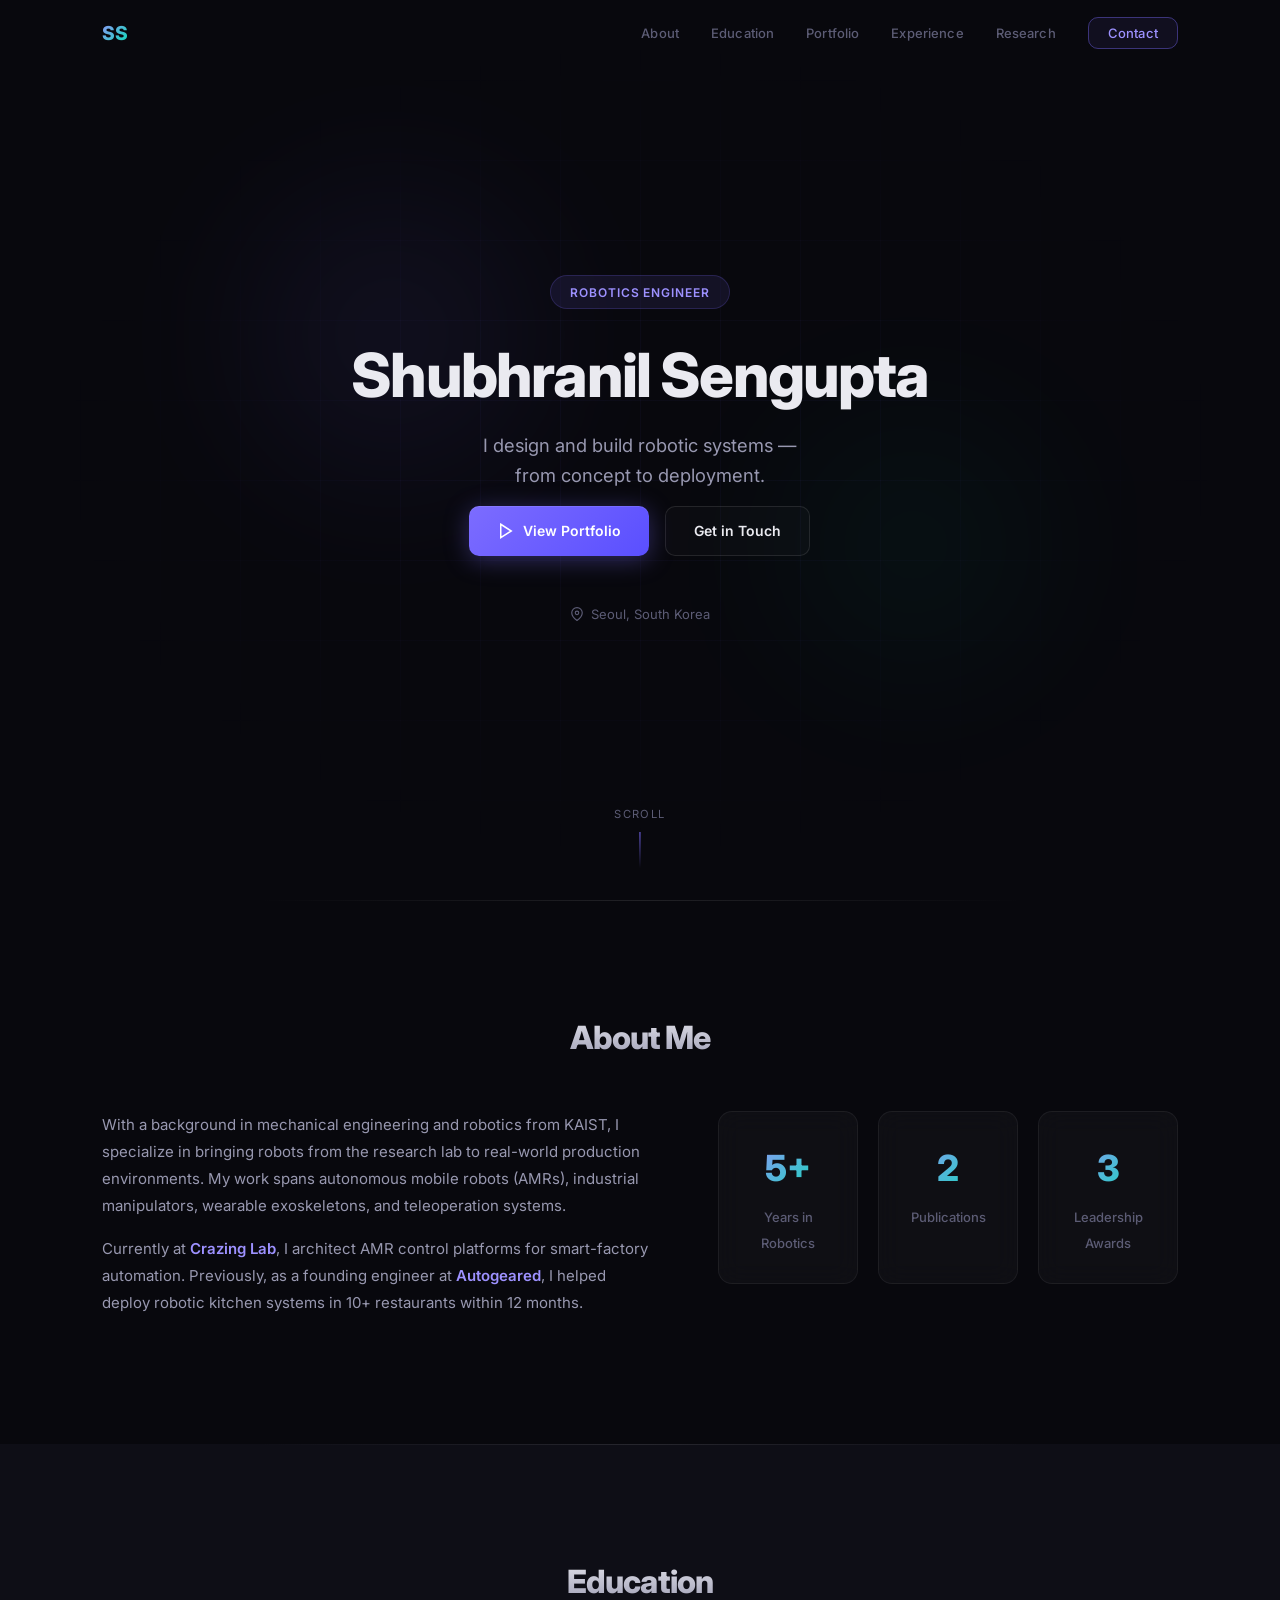
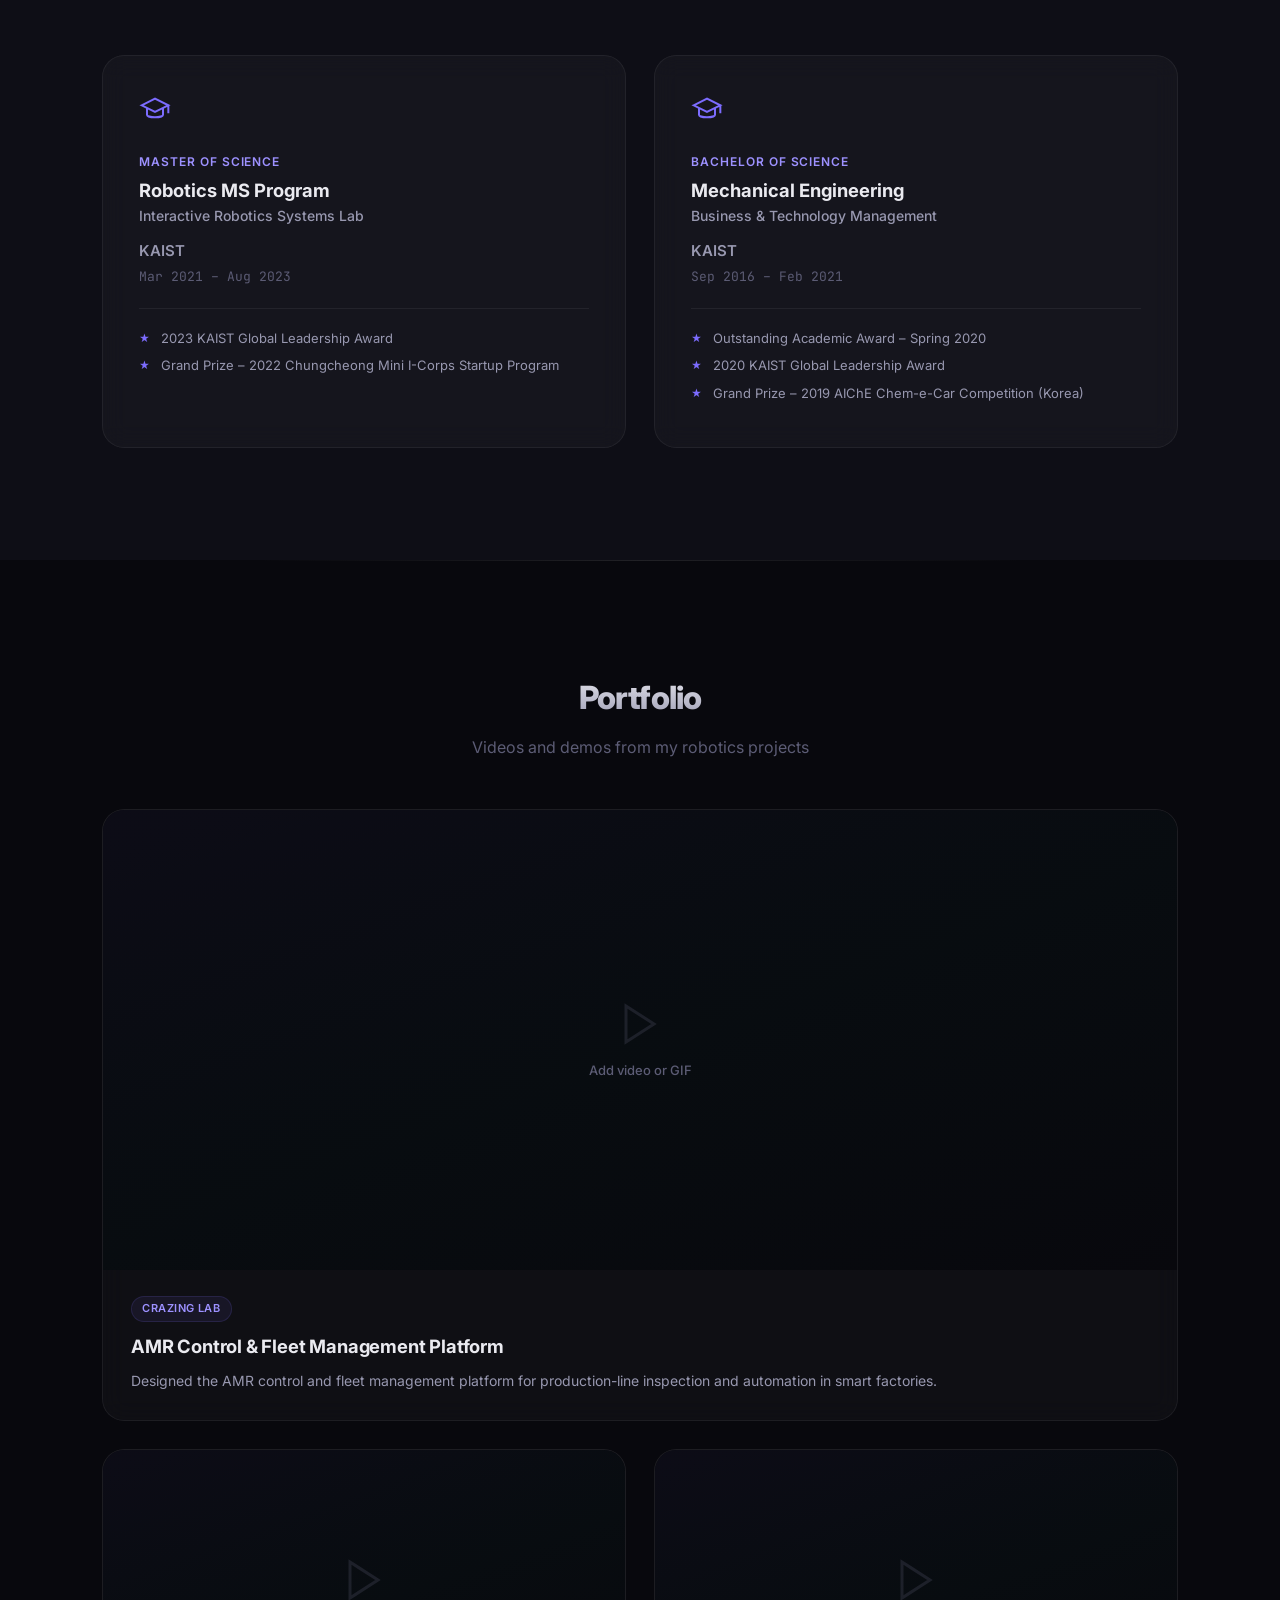
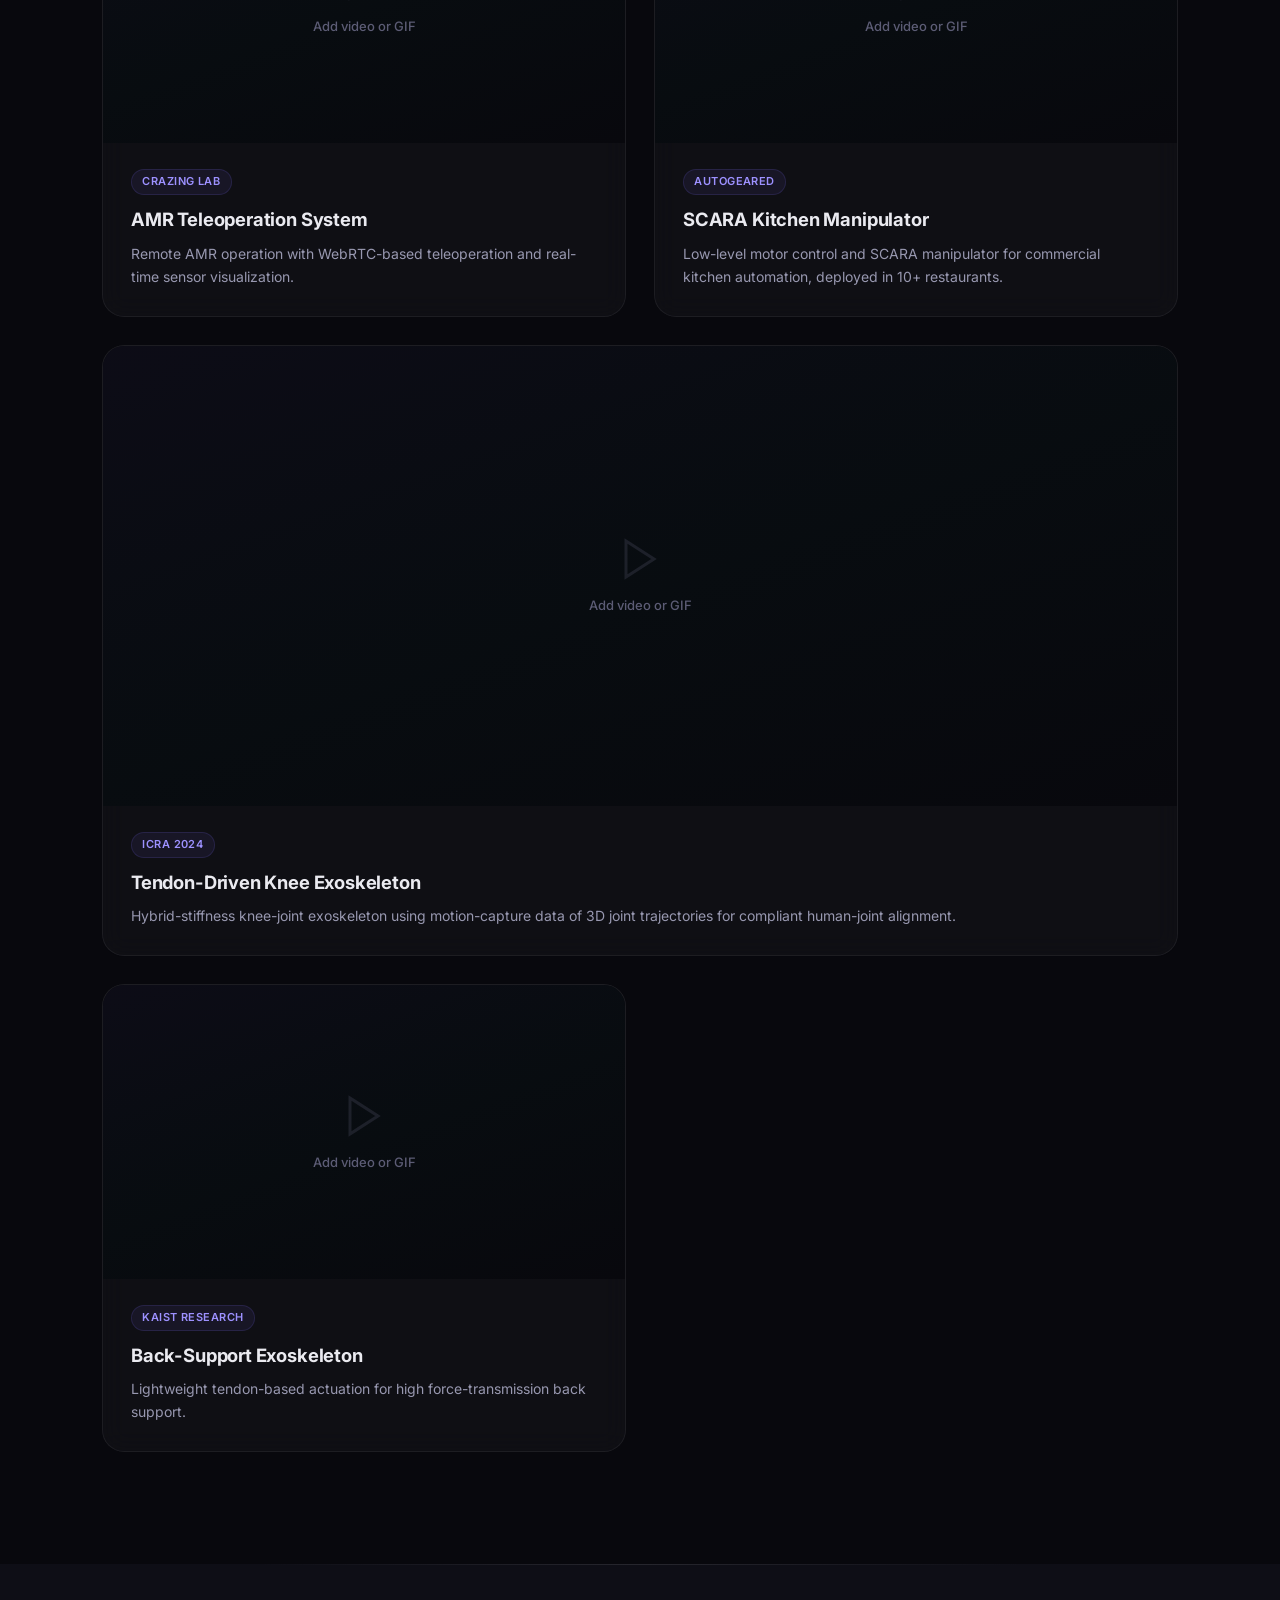
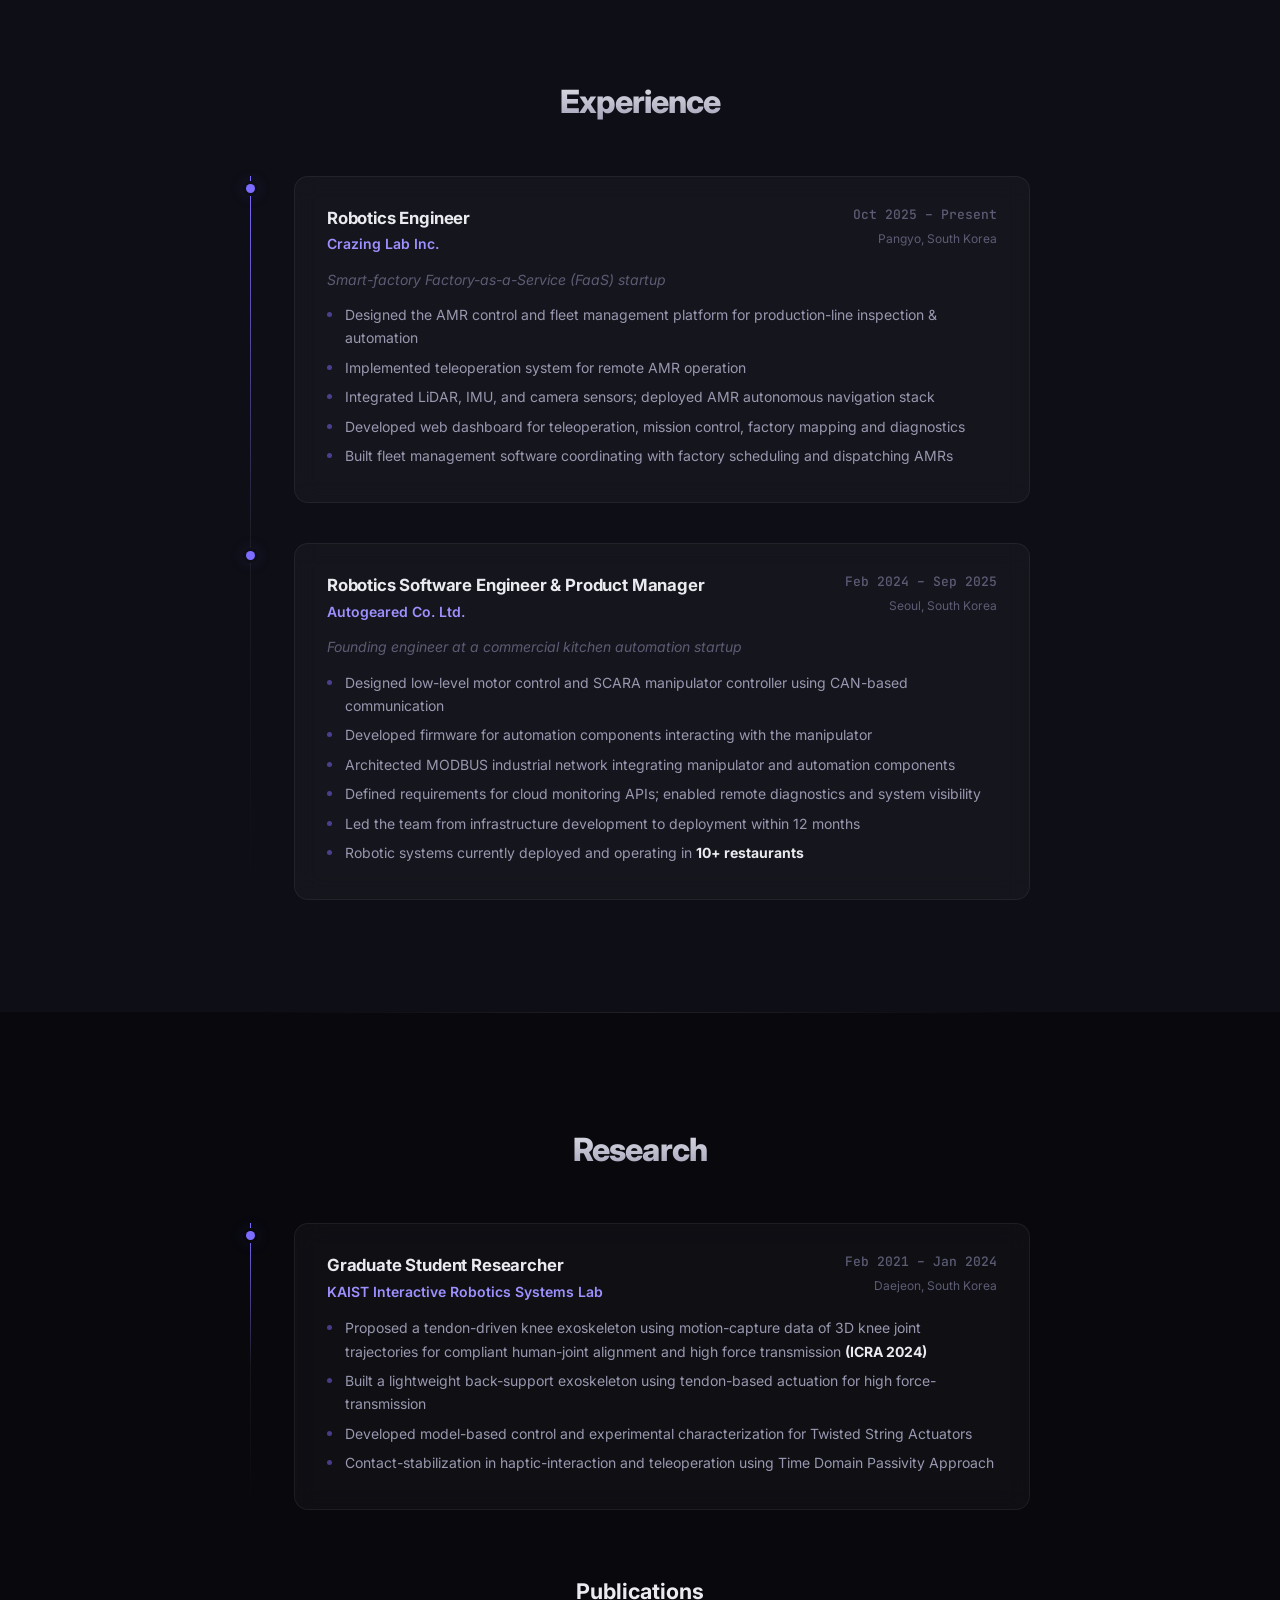
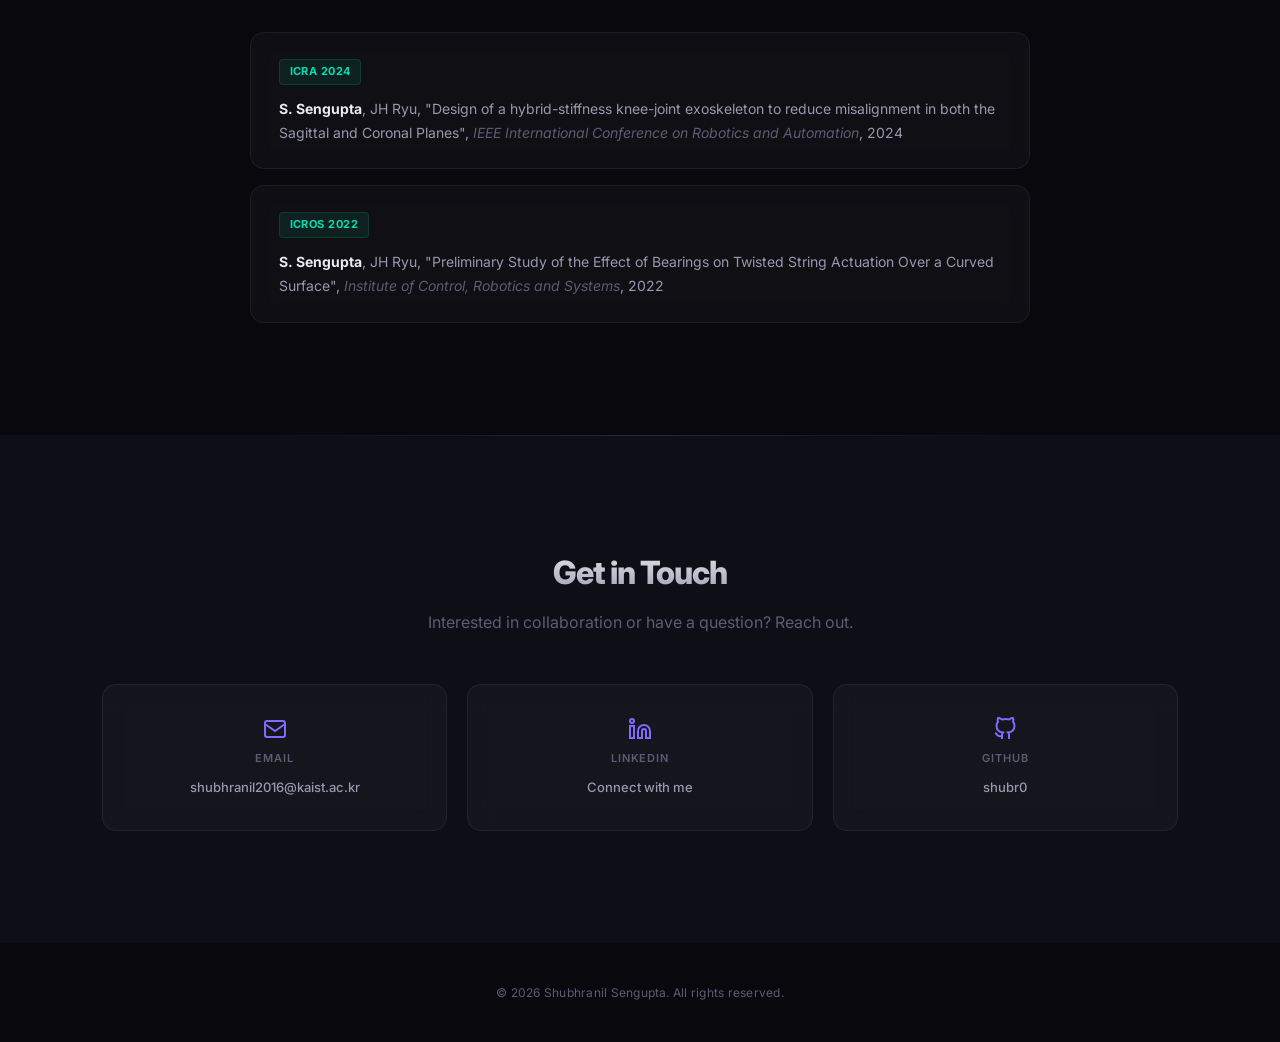
==== index.html @ eb647f92 "Add personal portfolio website with modern dark theme HTML/CSS/JS portfolio site for GitHub Pages wi" ====
<!DOCTYPE html>
<html lang="en">
<head>
    <meta charset="UTF-8">
    <meta name="viewport" content="width=device-width, initial-scale=1.0">
    <title>Shubhranil Sengupta | Robotics Engineer</title>
    <link rel="stylesheet" href="style.css">
    <link rel="preconnect" href="https://fonts.googleapis.com">
    <link rel="preconnect" href="https://fonts.gstatic.com" crossorigin>
    <link href="https://fonts.googleapis.com/css2?family=Inter:wght@300;400;500;600;700;800;900&family=JetBrains+Mono:wght@400;500&display=swap" rel="stylesheet">
</head>
<body>
    <!-- Navigation -->
    <nav class="navbar" id="navbar">
        <div class="nav-container">
            <a href="#hero" class="nav-logo">SS</a>
            <button class="nav-toggle" id="navToggle" aria-label="Toggle navigation">
                <span></span><span></span><span></span>
            </button>
            <ul class="nav-links" id="navLinks">
                <li><a href="#about">About</a></li>
                <li><a href="#education">Education</a></li>
                <li><a href="#showcase">Portfolio</a></li>
                <li><a href="#experience">Experience</a></li>
                <li><a href="#research">Research</a></li>
                <li><a href="#contact" class="nav-cta">Contact</a></li>
            </ul>
        </div>
    </nav>

    <!-- Hero Section -->
    <section class="hero" id="hero">
        <div class="hero-bg-grid"></div>
        <div class="hero-orb hero-orb-1"></div>
        <div class="hero-orb hero-orb-2"></div>
        <div class="hero-content">
            <div class="hero-badge">Robotics Engineer</div>
            <h1 class="hero-name">Shubhranil Sengupta</h1>
            <p class="hero-tagline">I design and build robotic systems —<br>from concept to deployment.</p>
            <div class="hero-cta">
                <a href="#showcase" class="btn btn-primary">
                    <svg width="18" height="18" viewBox="0 0 24 24" fill="none" stroke="currentColor" stroke-width="2"><polygon points="5 3 19 12 5 21 5 3"></polygon></svg>
                    View Portfolio
                </a>
                <a href="#contact" class="btn btn-outline">Get in Touch</a>
            </div>
            <div class="hero-location">
                <svg width="14" height="14" viewBox="0 0 24 24" fill="none" stroke="currentColor" stroke-width="2"><path d="M21 10c0 7-9 13-9 13s-9-6-9-13a9 9 0 0 1 18 0z"></path><circle cx="12" cy="10" r="3"></circle></svg>
                Seoul, South Korea
            </div>
        </div>
        <div class="hero-scroll">
            <span>Scroll</span>
            <div class="scroll-line"></div>
        </div>
    </section>

    <!-- About Section -->
    <section class="section" id="about">
        <div class="container">
            <h2 class="section-title">About Me</h2>
            <div class="about-grid">
                <div class="about-text">
                    <p>With a background in mechanical engineering and robotics from KAIST, I specialize in bringing robots from the research lab to real-world production environments. My work spans autonomous mobile robots (AMRs), industrial manipulators, wearable exoskeletons, and teleoperation systems.</p>
                    <p>Currently at <strong>Crazing Lab</strong>, I architect AMR control platforms for smart-factory automation. Previously, as a founding engineer at <strong>Autogeared</strong>, I helped deploy robotic kitchen systems in 10+ restaurants within 12 months.</p>
                </div>
                <div class="about-stats">
                    <div class="stat-card">
                        <span class="stat-number">5+</span>
                        <span class="stat-label">Years in Robotics</span>
                    </div>
                    <div class="stat-card">
                        <span class="stat-number">2</span>
                        <span class="stat-label">Publications</span>
                    </div>
                    <div class="stat-card">
                        <span class="stat-number">3</span>
                        <span class="stat-label">Leadership Awards</span>
                    </div>
                </div>
            </div>
        </div>
    </section>

    <!-- Education Section -->
    <section class="section section-dark" id="education">
        <div class="container">
            <h2 class="section-title">Education</h2>
            <div class="education-grid">
                <div class="edu-card">
                    <div class="edu-icon">
                        <svg width="32" height="32" viewBox="0 0 24 24" fill="none" stroke="currentColor" stroke-width="1.5"><path d="M22 10v6M2 10l10-5 10 5-10 5z"></path><path d="M6 12v5c0 1.1 2.7 2 6 2s6-.9 6-2v-5"></path></svg>
                    </div>
                    <span class="edu-degree">Master of Science</span>
                    <h3>Robotics MS Program<br><span class="edu-minor">Interactive Robotics Systems Lab</span></h3>
                    <span class="edu-school">KAIST</span>
                    <span class="edu-date">Mar 2021 – Aug 2023</span>
                    <ul class="edu-awards">
                        <li>2023 KAIST Global Leadership Award</li>
                        <li>Grand Prize – 2022 Chungcheong Mini I-Corps Startup Program</li>
                    </ul>
                </div>
                <div class="edu-card">
                    <div class="edu-icon">
                        <svg width="32" height="32" viewBox="0 0 24 24" fill="none" stroke="currentColor" stroke-width="1.5"><path d="M22 10v6M2 10l10-5 10 5-10 5z"></path><path d="M6 12v5c0 1.1 2.7 2 6 2s6-.9 6-2v-5"></path></svg>
                    </div>
                    <span class="edu-degree">Bachelor of Science</span>
                    <h3>Mechanical Engineering<br><span class="edu-minor">Business & Technology Management</span></h3>
                    <span class="edu-school">KAIST</span>
                    <span class="edu-date">Sep 2016 – Feb 2021</span>
                    <ul class="edu-awards">
                        <li>Outstanding Academic Award – Spring 2020</li>
                        <li>2020 KAIST Global Leadership Award</li>
                        <li>Grand Prize – 2019 AIChE Chem-e-Car Competition (Korea)</li>
                    </ul>
                </div>
            </div>
        </div>
    </section>

    <!-- Portfolio Section -->
    <section class="section" id="showcase">
        <div class="container">
            <h2 class="section-title">Portfolio</h2>
            <p class="section-subtitle">Videos and demos from my robotics projects</p>

            <div class="showcase-grid">

                <!-- Showcase Card 1 -->
                <div class="showcase-card showcase-card-large">
                    <div class="showcase-media">
                        <div class="media-placeholder" data-label="AMR Fleet Management">
                            <svg width="48" height="48" viewBox="0 0 24 24" fill="none" stroke="currentColor" stroke-width="1.5"><polygon points="5 3 19 12 5 21 5 3"></polygon></svg>
                            <span>Add video or GIF</span>
                        </div>
                        <!-- Replace the div above with your media:
                        <video autoplay muted loop playsinline>
                            <source src="media/amr-fleet.mp4" type="video/mp4">
                        </video>
                        OR for GIF:
                        <img src="media/amr-fleet.gif" alt="AMR Fleet Management">
                        OR for YouTube embed:
                        <iframe src="https://www.youtube.com/embed/VIDEO_ID" allowfullscreen></iframe>
                        -->
                    </div>
                    <div class="showcase-info">
                        <span class="showcase-tag">Crazing Lab</span>
                        <h3>AMR Control & Fleet Management Platform</h3>
                        <p>Designed the AMR control and fleet management platform for production-line inspection and automation in smart factories.</p>
                    </div>
                </div>

                <!-- Showcase Card 2 -->
                <div class="showcase-card">
                    <div class="showcase-media">
                        <div class="media-placeholder" data-label="Teleoperation System">
                            <svg width="48" height="48" viewBox="0 0 24 24" fill="none" stroke="currentColor" stroke-width="1.5"><polygon points="5 3 19 12 5 21 5 3"></polygon></svg>
                            <span>Add video or GIF</span>
                        </div>
                    </div>
                    <div class="showcase-info">
                        <span class="showcase-tag">Crazing Lab</span>
                        <h3>AMR Teleoperation System</h3>
                        <p>Remote AMR operation with WebRTC-based teleoperation and real-time sensor visualization.</p>
                    </div>
                </div>

                <!-- Showcase Card 3 -->
                <div class="showcase-card">
                    <div class="showcase-media">
                        <div class="media-placeholder" data-label="Kitchen Automation">
                            <svg width="48" height="48" viewBox="0 0 24 24" fill="none" stroke="currentColor" stroke-width="1.5"><polygon points="5 3 19 12 5 21 5 3"></polygon></svg>
                            <span>Add video or GIF</span>
                        </div>
                    </div>
                    <div class="showcase-info">
                        <span class="showcase-tag">Autogeared</span>
                        <h3>SCARA Kitchen Manipulator</h3>
                        <p>Low-level motor control and SCARA manipulator for commercial kitchen automation, deployed in 10+ restaurants.</p>
                    </div>
                </div>

                <!-- Showcase Card 4 -->
                <div class="showcase-card showcase-card-large">
                    <div class="showcase-media">
                        <div class="media-placeholder" data-label="Knee Exoskeleton">
                            <svg width="48" height="48" viewBox="0 0 24 24" fill="none" stroke="currentColor" stroke-width="1.5"><polygon points="5 3 19 12 5 21 5 3"></polygon></svg>
                            <span>Add video or GIF</span>
                        </div>
                    </div>
                    <div class="showcase-info">
                        <span class="showcase-tag">ICRA 2024</span>
                        <h3>Tendon-Driven Knee Exoskeleton</h3>
                        <p>Hybrid-stiffness knee-joint exoskeleton using motion-capture data of 3D joint trajectories for compliant human-joint alignment.</p>
                    </div>
                </div>

                <!-- Showcase Card 5 -->
                <div class="showcase-card">
                    <div class="showcase-media">
                        <div class="media-placeholder" data-label="Back-Support Exoskeleton">
                            <svg width="48" height="48" viewBox="0 0 24 24" fill="none" stroke="currentColor" stroke-width="1.5"><polygon points="5 3 19 12 5 21 5 3"></polygon></svg>
                            <span>Add video or GIF</span>
                        </div>
                    </div>
                    <div class="showcase-info">
                        <span class="showcase-tag">KAIST Research</span>
                        <h3>Back-Support Exoskeleton</h3>
                        <p>Lightweight tendon-based actuation for high force-transmission back support.</p>
                    </div>
                </div>

            </div>
        </div>
    </section>

    <!-- Experience Section -->
    <section class="section section-dark" id="experience">
        <div class="container">
            <h2 class="section-title">Experience</h2>
            <div class="timeline">

                <div class="timeline-item">
                    <div class="timeline-marker"></div>
                    <div class="timeline-content">
                        <div class="timeline-header">
                            <div>
                                <h3>Robotics Engineer</h3>
                                <span class="timeline-company">Crazing Lab Inc.</span>
                            </div>
                            <div class="timeline-meta">
                                <span class="timeline-date">Oct 2025 – Present</span>
                                <span class="timeline-location">Pangyo, South Korea</span>
                            </div>
                        </div>
                        <p class="timeline-description">Smart-factory Factory-as-a-Service (FaaS) startup</p>
                        <ul class="timeline-list">
                            <li>Designed the AMR control and fleet management platform for production-line inspection & automation</li>
                            <li>Implemented teleoperation system for remote AMR operation</li>
                            <li>Integrated LiDAR, IMU, and camera sensors; deployed AMR autonomous navigation stack</li>
                            <li>Developed web dashboard for teleoperation, mission control, factory mapping and diagnostics</li>
                            <li>Built fleet management software coordinating with factory scheduling and dispatching AMRs</li>
                        </ul>
                    </div>
                </div>

                <div class="timeline-item">
                    <div class="timeline-marker"></div>
                    <div class="timeline-content">
                        <div class="timeline-header">
                            <div>
                                <h3>Robotics Software Engineer & Product Manager</h3>
                                <span class="timeline-company">Autogeared Co. Ltd.</span>
                            </div>
                            <div class="timeline-meta">
                                <span class="timeline-date">Feb 2024 – Sep 2025</span>
                                <span class="timeline-location">Seoul, South Korea</span>
                            </div>
                        </div>
                        <p class="timeline-description">Founding engineer at a commercial kitchen automation startup</p>
                        <ul class="timeline-list">
                            <li>Designed low-level motor control and SCARA manipulator controller using CAN-based communication</li>
                            <li>Developed firmware for automation components interacting with the manipulator</li>
                            <li>Architected MODBUS industrial network integrating manipulator and automation components</li>
                            <li>Defined requirements for cloud monitoring APIs; enabled remote diagnostics and system visibility</li>
                            <li>Led the team from infrastructure development to deployment within 12 months</li>
                            <li>Robotic systems currently deployed and operating in <strong>10+ restaurants</strong></li>
                        </ul>
                    </div>
                </div>

            </div>
        </div>
    </section>

    <!-- Research Section -->
    <section class="section" id="research">
        <div class="container">
            <h2 class="section-title">Research</h2>
            <div class="timeline">
                <div class="timeline-item">
                    <div class="timeline-marker"></div>
                    <div class="timeline-content">
                        <div class="timeline-header">
                            <div>
                                <h3>Graduate Student Researcher</h3>
                                <span class="timeline-company">KAIST Interactive Robotics Systems Lab</span>
                            </div>
                            <div class="timeline-meta">
                                <span class="timeline-date">Feb 2021 – Jan 2024</span>
                                <span class="timeline-location">Daejeon, South Korea</span>
                            </div>
                        </div>
                        <ul class="timeline-list">
                            <li>Proposed a tendon-driven knee exoskeleton using motion-capture data of 3D knee joint trajectories for compliant human-joint alignment and high force transmission <strong>(ICRA 2024)</strong></li>
                            <li>Built a lightweight back-support exoskeleton using tendon-based actuation for high force-transmission</li>
                            <li>Developed model-based control and experimental characterization for Twisted String Actuators</li>
                            <li>Contact-stabilization in haptic-interaction and teleoperation using Time Domain Passivity Approach</li>
                        </ul>
                    </div>
                </div>
            </div>

            <!-- Publications -->
            <div class="publications">
                <h3 class="subsection-title">Publications</h3>
                <div class="publication-card">
                    <span class="pub-tag">ICRA 2024</span>
                    <p><strong>S. Sengupta</strong>, JH Ryu, "Design of a hybrid-stiffness knee-joint exoskeleton to reduce misalignment in both the Sagittal and Coronal Planes", <em>IEEE International Conference on Robotics and Automation</em>, 2024</p>
                </div>
                <div class="publication-card">
                    <span class="pub-tag">ICROS 2022</span>
                    <p><strong>S. Sengupta</strong>, JH Ryu, "Preliminary Study of the Effect of Bearings on Twisted String Actuation Over a Curved Surface", <em>Institute of Control, Robotics and Systems</em>, 2022</p>
                </div>
            </div>
        </div>
    </section>

    <!-- Contact Section -->
    <section class="section section-dark" id="contact">
        <div class="container">
            <h2 class="section-title">Get in Touch</h2>
            <p class="section-subtitle">Interested in collaboration or have a question? Reach out.</p>
            <div class="contact-grid">
                <a href="mailto:shubhranil2016@kaist.ac.kr" class="contact-card">
                    <svg width="24" height="24" viewBox="0 0 24 24" fill="none" stroke="currentColor" stroke-width="2"><rect x="2" y="4" width="20" height="16" rx="2"></rect><path d="M22 7l-10 7L2 7"></path></svg>
                    <span class="contact-label">Email</span>
                    <span class="contact-value">shubhranil2016@kaist.ac.kr</span>
                </a>
                <a href="https://www.linkedin.com/in/shubhranil-sengupta/" target="_blank" rel="noopener" class="contact-card">
                    <svg width="24" height="24" viewBox="0 0 24 24" fill="none" stroke="currentColor" stroke-width="2"><path d="M16 8a6 6 0 0 1 6 6v7h-4v-7a2 2 0 0 0-2-2 2 2 0 0 0-2 2v7h-4v-7a6 6 0 0 1 6-6z"></path><rect x="2" y="9" width="4" height="12"></rect><circle cx="4" cy="4" r="2"></circle></svg>
                    <span class="contact-label">LinkedIn</span>
                    <span class="contact-value">Connect with me</span>
                </a>
                <a href="https://github.com/shubr0" target="_blank" rel="noopener" class="contact-card">
                    <svg width="24" height="24" viewBox="0 0 24 24" fill="none" stroke="currentColor" stroke-width="2"><path d="M9 19c-5 1.5-5-2.5-7-3m14 6v-3.87a3.37 3.37 0 0 0-.94-2.61c3.14-.35 6.44-1.54 6.44-7A5.44 5.44 0 0 0 20 4.77 5.07 5.07 0 0 0 19.91 1S18.73.65 16 2.48a13.38 13.38 0 0 0-7 0C6.27.65 5.09 1 5.09 1A5.07 5.07 0 0 0 5 4.77a5.44 5.44 0 0 0-1.5 3.78c0 5.42 3.3 6.61 6.44 7A3.37 3.37 0 0 0 9 18.13V22"></path></svg>
                    <span class="contact-label">GitHub</span>
                    <span class="contact-value">shubr0</span>
                </a>
            </div>
        </div>
    </section>

    <!-- Footer -->
    <footer class="footer">
        <div class="container">
            <p>&copy; 2026 Shubhranil Sengupta. All rights reserved.</p>
        </div>
    </footer>

    <script src="script.js"></script>
</body>
</html>
---- style.css ----
/* ===========================
   CSS Variables & Reset
   =========================== */
:root {
    --bg-primary: #08080d;
    --bg-secondary: #0e0e16;
    --bg-card: rgba(255, 255, 255, 0.03);
    --bg-card-solid: #141420;
    --bg-card-hover: rgba(255, 255, 255, 0.06);
    --text-primary: #eaeaf0;
    --text-secondary: #9898b0;
    --text-muted: #5c5c75;
    --accent: #7c6cff;
    --accent-light: #9d91ff;
    --accent-glow: rgba(124, 108, 255, 0.35);
    --accent-secondary: #00e0b0;
    --accent-warm: #ff6c8a;
    --border: rgba(255, 255, 255, 0.06);
    --border-light: rgba(255, 255, 255, 0.1);
    --glass: rgba(255, 255, 255, 0.02);
    --glass-border: rgba(255, 255, 255, 0.08);
    --font-main: 'Inter', -apple-system, BlinkMacSystemFont, sans-serif;
    --font-mono: 'JetBrains Mono', monospace;
    --radius: 14px;
    --radius-sm: 10px;
    --radius-lg: 22px;
    --transition: 0.35s cubic-bezier(0.4, 0, 0.2, 1);
    --max-width: 1140px;
}

*, *::before, *::after {
    margin: 0;
    padding: 0;
    box-sizing: border-box;
}

html {
    scroll-behavior: smooth;
    scroll-padding-top: 80px;
}

body {
    font-family: var(--font-main);
    background: var(--bg-primary);
    color: var(--text-primary);
    line-height: 1.6;
    -webkit-font-smoothing: antialiased;
    overflow-x: hidden;
}

a {
    color: inherit;
    text-decoration: none;
}

ul {
    list-style: none;
}

img, video, iframe {
    max-width: 100%;
    display: block;
}

/* ===========================
   Navigation
   =========================== */
.navbar {
    position: fixed;
    top: 0;
    left: 0;
    right: 0;
    z-index: 1000;
    padding: 1.1rem 0;
    transition: var(--transition);
    background: transparent;
}

.navbar.scrolled {
    background: rgba(8, 8, 13, 0.85);
    backdrop-filter: blur(24px) saturate(1.2);
    -webkit-backdrop-filter: blur(24px) saturate(1.2);
    border-bottom: 1px solid var(--glass-border);
    padding: 0.65rem 0;
}

.nav-container {
    max-width: var(--max-width);
    margin: 0 auto;
    padding: 0 2rem;
    display: flex;
    align-items: center;
    justify-content: space-between;
}

.nav-logo {
    font-size: 1.2rem;
    font-weight: 800;
    background: linear-gradient(135deg, var(--accent-light), var(--accent-secondary));
    -webkit-background-clip: text;
    -webkit-text-fill-color: transparent;
    background-clip: text;
    letter-spacing: -0.02em;
}

.nav-links {
    display: flex;
    align-items: center;
    gap: 2rem;
}

.nav-links a {
    font-size: 0.8125rem;
    font-weight: 500;
    color: var(--text-muted);
    transition: var(--transition);
    position: relative;
    letter-spacing: 0.01em;
}

.nav-links a:hover {
    color: var(--text-primary);
}

.nav-links a::after {
    content: '';
    position: absolute;
    bottom: -4px;
    left: 0;
    width: 0;
    height: 2px;
    background: var(--accent);
    border-radius: 1px;
    transition: var(--transition);
}

.nav-links a:hover::after {
    width: 100%;
}

.nav-cta {
    padding: 0.45rem 1.2rem !important;
    border: 1px solid rgba(124, 108, 255, 0.4);
    border-radius: var(--radius-sm);
    color: var(--accent-light) !important;
    background: rgba(124, 108, 255, 0.08);
}

.nav-cta:hover {
    background: var(--accent);
    border-color: var(--accent);
    color: white !important;
}

.nav-cta::after {
    display: none !important;
}

.nav-toggle {
    display: none;
    flex-direction: column;
    gap: 5px;
    background: none;
    border: none;
    cursor: pointer;
    padding: 4px;
}

.nav-toggle span {
    width: 22px;
    height: 2px;
    background: var(--text-primary);
    border-radius: 1px;
    transition: var(--transition);
}

/* ===========================
   Hero Section
   =========================== */
.hero {
    min-height: 100vh;
    display: flex;
    align-items: center;
    justify-content: center;
    position: relative;
    overflow: hidden;
    padding: 2rem;
}

.hero-bg-grid {
    position: absolute;
    inset: 0;
    background-image:
        linear-gradient(rgba(124, 108, 255, 0.04) 1px, transparent 1px),
        linear-gradient(90deg, rgba(124, 108, 255, 0.04) 1px, transparent 1px);
    background-size: 80px 80px;
    mask-image: radial-gradient(ellipse at center, black 20%, transparent 65%);
    -webkit-mask-image: radial-gradient(ellipse at center, black 20%, transparent 65%);
}

/* Floating ambient orbs */
.hero-orb {
    position: absolute;
    border-radius: 50%;
    filter: blur(80px);
    opacity: 0.5;
    animation: orbFloat 12s ease-in-out infinite;
}

.hero-orb-1 {
    width: 400px;
    height: 400px;
    background: radial-gradient(circle, rgba(124, 108, 255, 0.25), transparent 70%);
    top: 15%;
    left: 15%;
    animation-delay: 0s;
}

.hero-orb-2 {
    width: 350px;
    height: 350px;
    background: radial-gradient(circle, rgba(0, 224, 176, 0.15), transparent 70%);
    bottom: 20%;
    right: 15%;
    animation-delay: -6s;
}

@keyframes orbFloat {
    0%, 100% { transform: translate(0, 0) scale(1); }
    33% { transform: translate(30px, -20px) scale(1.05); }
    66% { transform: translate(-20px, 15px) scale(0.95); }
}

.hero-content {
    text-align: center;
    position: relative;
    z-index: 1;
}

.hero-badge {
    display: inline-block;
    font-size: 0.75rem;
    font-weight: 600;
    color: var(--accent-light);
    background: rgba(124, 108, 255, 0.1);
    border: 1px solid rgba(124, 108, 255, 0.2);
    padding: 0.4rem 1.2rem;
    border-radius: 100px;
    letter-spacing: 0.08em;
    text-transform: uppercase;
    margin-bottom: 2rem;
    opacity: 0;
    animation: fadeInUp 0.8s ease forwards;
}

.hero-name {
    font-size: clamp(2.2rem, 5vw, 3.8rem);
    font-weight: 800;
    line-height: 1.15;
    letter-spacing: -0.03em;
    margin-bottom: 1.25rem;
    opacity: 0;
    animation: fadeInUp 0.8s ease 0.15s forwards;
    color: var(--text-primary);
}

.hero-tagline {
    font-size: 1.15rem;
    font-weight: 400;
    color: var(--text-secondary);
    max-width: 500px;
    margin: 0 auto 1rem;
    line-height: 1.6;
    opacity: 0;
    animation: fadeInUp 0.8s ease 0.25s forwards;
}

.hero-subtitle {
    font-size: 0.95rem;
    color: var(--text-muted);
    max-width: 500px;
    margin: 0 auto 2.5rem;
    line-height: 1.75;
    opacity: 0;
    animation: fadeInUp 0.8s ease 0.35s forwards;
}

.hero-cta {
    display: flex;
    gap: 1rem;
    justify-content: center;
    flex-wrap: wrap;
    margin-bottom: 3rem;
    opacity: 0;
    animation: fadeInUp 0.8s ease 0.45s forwards;
}

.hero-location {
    display: flex;
    align-items: center;
    justify-content: center;
    gap: 0.4rem;
    color: var(--text-muted);
    font-size: 0.8125rem;
    opacity: 0;
    animation: fadeInUp 0.8s ease 0.6s forwards;
}

.hero-scroll {
    position: absolute;
    bottom: 2rem;
    left: 50%;
    transform: translateX(-50%);
    display: flex;
    flex-direction: column;
    align-items: center;
    gap: 0.5rem;
    color: var(--text-muted);
    font-size: 0.7rem;
    letter-spacing: 0.12em;
    text-transform: uppercase;
}

.scroll-line {
    width: 1px;
    height: 36px;
    background: linear-gradient(to bottom, var(--accent), transparent);
    animation: scrollPulse 2s ease infinite;
}

/* ===========================
   Buttons
   =========================== */
.btn {
    display: inline-flex;
    align-items: center;
    gap: 0.5rem;
    padding: 0.8rem 1.75rem;
    font-size: 0.875rem;
    font-weight: 600;
    border-radius: var(--radius-sm);
    transition: var(--transition);
    cursor: pointer;
    border: none;
    font-family: var(--font-main);
}

.btn-primary {
    background: linear-gradient(135deg, var(--accent), #5a4fff);
    color: white;
    box-shadow: 0 4px 24px var(--accent-glow), inset 0 1px 0 rgba(255,255,255,0.1);
}

.btn-primary:hover {
    transform: translateY(-2px);
    box-shadow: 0 8px 36px var(--accent-glow), inset 0 1px 0 rgba(255,255,255,0.1);
}

.btn-outline {
    background: var(--glass);
    border: 1px solid var(--border-light);
    color: var(--text-primary);
    backdrop-filter: blur(8px);
}

.btn-outline:hover {
    border-color: var(--accent);
    color: var(--accent-light);
    transform: translateY(-2px);
    background: rgba(124, 108, 255, 0.05);
}

/* ===========================
   Sections
   =========================== */
.section {
    padding: 7rem 0;
    position: relative;
}

.section-dark {
    background: var(--bg-secondary);
}

/* Gradient divider between sections */
.section::before {
    content: '';
    position: absolute;
    top: 0;
    left: 50%;
    transform: translateX(-50%);
    width: 60%;
    height: 1px;
    background: linear-gradient(90deg, transparent, var(--border-light), transparent);
}

.section:first-of-type::before {
    display: none;
}

.container {
    max-width: var(--max-width);
    margin: 0 auto;
    padding: 0 2rem;
}

.section-title {
    font-size: 2rem;
    font-weight: 800;
    letter-spacing: -0.03em;
    margin-bottom: 0.75rem;
    text-align: center;
    background: linear-gradient(180deg, var(--text-primary) 0%, var(--text-secondary) 100%);
    -webkit-background-clip: text;
    -webkit-text-fill-color: transparent;
    background-clip: text;
}

.section-subtitle {
    text-align: center;
    color: var(--text-muted);
    font-size: 1rem;
    margin-bottom: 3rem;
}

/* ===========================
   About Section
   =========================== */
.about-grid {
    display: grid;
    grid-template-columns: 1.2fr 1fr;
    gap: 4rem;
    align-items: start;
    margin-top: 3rem;
}

.about-lead {
    font-size: 1.25rem;
    font-weight: 600;
    line-height: 1.55;
    margin-bottom: 1.5rem;
    color: var(--text-primary);
}

.about-text p {
    color: var(--text-secondary);
    margin-bottom: 1rem;
    line-height: 1.8;
    font-size: 0.9375rem;
}

.about-text strong {
    color: var(--accent-light);
    font-weight: 600;
}

.about-stats {
    display: grid;
    grid-template-columns: repeat(3, 1fr);
    gap: 1.25rem;
}

.stat-card {
    background: var(--bg-card);
    border: 1px solid var(--border);
    border-radius: var(--radius);
    padding: 1.75rem;
    text-align: center;
    transition: var(--transition);
    backdrop-filter: blur(12px);
    position: relative;
    overflow: hidden;
}

.stat-card::before {
    content: '';
    position: absolute;
    top: 0;
    left: 0;
    right: 0;
    height: 2px;
    background: linear-gradient(90deg, var(--accent), var(--accent-secondary));
    opacity: 0;
    transition: var(--transition);
}

.stat-card:hover {
    border-color: var(--glass-border);
    transform: translateY(-4px);
    box-shadow: 0 12px 40px rgba(124, 108, 255, 0.08);
    background: var(--bg-card-hover);
}

.stat-card:hover::before {
    opacity: 1;
}

.stat-number {
    display: block;
    font-size: 2.25rem;
    font-weight: 800;
    background: linear-gradient(135deg, var(--accent-light), var(--accent-secondary));
    -webkit-background-clip: text;
    -webkit-text-fill-color: transparent;
    background-clip: text;
    margin-bottom: 0.4rem;
}

.stat-label {
    font-size: 0.8125rem;
    color: var(--text-muted);
    font-weight: 500;
}

/* ===========================
   Showcase / Work Section
   =========================== */
.showcase-grid {
    display: grid;
    grid-template-columns: repeat(2, 1fr);
    gap: 1.75rem;
    margin-top: 1rem;
}

.showcase-card {
    background: var(--bg-card);
    border: 1px solid var(--border);
    border-radius: var(--radius-lg);
    overflow: hidden;
    transition: var(--transition);
    backdrop-filter: blur(12px);
}

.showcase-card:hover {
    border-color: rgba(124, 108, 255, 0.3);
    transform: translateY(-6px);
    box-shadow: 0 20px 60px rgba(124, 108, 255, 0.1), 0 0 0 1px rgba(124, 108, 255, 0.1);
}

.showcase-card-large {
    grid-column: span 2;
}

.showcase-media {
    position: relative;
    aspect-ratio: 16 / 9;
    background: var(--bg-primary);
    overflow: hidden;
}

.showcase-card-large .showcase-media {
    aspect-ratio: 21 / 9;
}

.showcase-media video,
.showcase-media img {
    width: 100%;
    height: 100%;
    object-fit: cover;
    transition: transform 0.5s ease;
}

.showcase-card:hover .showcase-media video,
.showcase-card:hover .showcase-media img {
    transform: scale(1.03);
}

.showcase-media iframe {
    width: 100%;
    height: 100%;
    border: none;
}

.media-placeholder {
    width: 100%;
    height: 100%;
    display: flex;
    flex-direction: column;
    align-items: center;
    justify-content: center;
    gap: 0.75rem;
    color: var(--text-muted);
    background: linear-gradient(160deg, rgba(124, 108, 255, 0.04), rgba(0, 224, 176, 0.02), var(--bg-primary));
}

.media-placeholder svg {
    opacity: 0.25;
    transition: var(--transition);
}

.showcase-card:hover .media-placeholder svg {
    opacity: 0.5;
    color: var(--accent-light);
}

.media-placeholder span {
    font-size: 0.8125rem;
    font-weight: 500;
}

.showcase-info {
    padding: 1.5rem 1.75rem 1.75rem;
}

.showcase-tag {
    display: inline-block;
    font-size: 0.6875rem;
    font-weight: 600;
    color: var(--accent-light);
    background: rgba(124, 108, 255, 0.08);
    border: 1px solid rgba(124, 108, 255, 0.15);
    padding: 0.2rem 0.65rem;
    border-radius: 100px;
    letter-spacing: 0.04em;
    text-transform: uppercase;
    margin-bottom: 0.75rem;
}

.showcase-info h3 {
    font-size: 1.15rem;
    font-weight: 700;
    margin-bottom: 0.6rem;
    line-height: 1.35;
    letter-spacing: -0.01em;
}

.showcase-info p {
    color: var(--text-secondary);
    font-size: 0.875rem;
    line-height: 1.65;
}

/* ===========================
   Timeline / Experience
   =========================== */
.timeline {
    max-width: 780px;
    margin: 3rem auto 0;
    position: relative;
}

.timeline::before {
    content: '';
    position: absolute;
    left: 0;
    top: 0;
    bottom: 0;
    width: 1px;
    background: linear-gradient(to bottom, var(--accent), var(--border), transparent);
}

.timeline-item {
    position: relative;
    padding-left: 2.75rem;
    padding-bottom: 2.5rem;
}

.timeline-item:last-child {
    padding-bottom: 0;
}

.timeline-marker {
    position: absolute;
    left: -4px;
    top: 8px;
    width: 9px;
    height: 9px;
    border-radius: 50%;
    background: var(--accent);
    box-shadow: 0 0 0 3px var(--bg-primary), 0 0 16px var(--accent-glow);
}

.section-dark .timeline-marker {
    box-shadow: 0 0 0 3px var(--bg-secondary), 0 0 16px var(--accent-glow);
}

.timeline-content {
    background: var(--bg-card);
    border: 1px solid var(--border);
    border-radius: var(--radius);
    padding: 1.75rem 2rem;
    transition: var(--transition);
    backdrop-filter: blur(12px);
}

.timeline-content:hover {
    border-color: var(--glass-border);
    background: var(--bg-card-hover);
}

.timeline-header {
    display: flex;
    justify-content: space-between;
    align-items: flex-start;
    gap: 1rem;
    margin-bottom: 0.75rem;
    flex-wrap: wrap;
}

.timeline-header h3 {
    font-size: 1.05rem;
    font-weight: 700;
    letter-spacing: -0.01em;
}

.timeline-company {
    color: var(--accent-light);
    font-weight: 600;
    font-size: 0.875rem;
}

.timeline-meta {
    text-align: right;
    flex-shrink: 0;
}

.timeline-date {
    display: block;
    font-size: 0.8125rem;
    font-weight: 500;
    color: var(--text-muted);
    font-family: var(--font-mono);
}

.timeline-location {
    display: block;
    font-size: 0.75rem;
    color: var(--text-muted);
    margin-top: 0.2rem;
}

.timeline-description {
    color: var(--text-muted);
    font-size: 0.875rem;
    font-style: italic;
    margin-bottom: 0.75rem;
}

.timeline-list {
    list-style: none;
}

.timeline-list li {
    position: relative;
    padding-left: 1.15rem;
    margin-bottom: 0.4rem;
    color: var(--text-secondary);
    font-size: 0.875rem;
    line-height: 1.65;
}

.timeline-list li::before {
    content: '';
    position: absolute;
    left: 0;
    top: 9px;
    width: 5px;
    height: 5px;
    border-radius: 50%;
    background: var(--accent);
    opacity: 0.5;
}

.timeline-list li strong {
    color: var(--text-primary);
}

/* ===========================
   Publications
   =========================== */
.publications {
    margin-top: 4rem;
}

.subsection-title {
    font-size: 1.35rem;
    font-weight: 700;
    margin-bottom: 1.5rem;
    text-align: center;
    color: var(--text-primary);
}

.publication-card {
    background: var(--bg-card);
    border: 1px solid var(--border);
    border-radius: var(--radius);
    padding: 1.5rem 1.75rem;
    margin-bottom: 1rem;
    max-width: 780px;
    margin-left: auto;
    margin-right: auto;
    backdrop-filter: blur(12px);
    transition: var(--transition);
}

.publication-card:hover {
    border-color: var(--glass-border);
}

.publication-card:last-child {
    margin-bottom: 0;
}

.pub-tag {
    display: inline-block;
    font-size: 0.6875rem;
    font-weight: 700;
    color: var(--accent-secondary);
    background: rgba(0, 224, 176, 0.08);
    border: 1px solid rgba(0, 224, 176, 0.15);
    padding: 0.2rem 0.6rem;
    border-radius: 4px;
    margin-bottom: 0.75rem;
    letter-spacing: 0.04em;
}

.publication-card p {
    color: var(--text-secondary);
    font-size: 0.875rem;
    line-height: 1.7;
}

.publication-card strong {
    color: var(--text-primary);
}

.publication-card em {
    color: var(--text-muted);
}

/* ===========================
   Education
   =========================== */
.education-grid {
    display: grid;
    grid-template-columns: repeat(2, 1fr);
    gap: 1.75rem;
    margin-top: 3rem;
}

.edu-card {
    background: var(--bg-card);
    border: 1px solid var(--border);
    border-radius: var(--radius-lg);
    padding: 2.25rem;
    transition: var(--transition);
    backdrop-filter: blur(12px);
    position: relative;
    overflow: hidden;
}

.edu-card::after {
    content: '';
    position: absolute;
    top: -50%;
    right: -50%;
    width: 100%;
    height: 100%;
    background: radial-gradient(circle, rgba(124, 108, 255, 0.06), transparent 70%);
    opacity: 0;
    transition: var(--transition);
}

.edu-card:hover {
    border-color: rgba(124, 108, 255, 0.2);
    transform: translateY(-4px);
}

.edu-card:hover::after {
    opacity: 1;
}

.edu-icon {
    color: var(--accent);
    margin-bottom: 1.25rem;
}

.edu-degree {
    display: block;
    font-size: 0.75rem;
    font-weight: 600;
    color: var(--accent-light);
    text-transform: uppercase;
    letter-spacing: 0.08em;
    margin-bottom: 0.5rem;
}

.edu-card h3 {
    font-size: 1.15rem;
    font-weight: 700;
    margin-bottom: 0.75rem;
    line-height: 1.3;
    position: relative;
    z-index: 1;
}

.edu-minor {
    font-size: 0.875rem;
    font-weight: 500;
    color: var(--text-secondary);
}

.edu-school {
    display: block;
    color: var(--text-secondary);
    font-weight: 600;
    font-size: 0.9375rem;
    margin-bottom: 0.25rem;
}

.edu-date {
    display: block;
    font-size: 0.8125rem;
    color: var(--text-muted);
    font-family: var(--font-mono);
    margin-bottom: 1.25rem;
}

.edu-awards {
    list-style: none;
    border-top: 1px solid var(--border);
    padding-top: 1.25rem;
    position: relative;
    z-index: 1;
}

.edu-awards li {
    position: relative;
    padding-left: 1.4rem;
    margin-bottom: 0.5rem;
    color: var(--text-secondary);
    font-size: 0.8125rem;
    line-height: 1.5;
}

.edu-awards li::before {
    content: '\2605';
    position: absolute;
    left: 0;
    color: var(--accent);
    font-size: 0.65rem;
    top: 2px;
}

/* ===========================
   Skills
   =========================== */
.skills-grid {
    display: grid;
    grid-template-columns: repeat(2, 1fr);
    gap: 1.5rem;
    margin-top: 3rem;
}

.skill-category {
    background: var(--bg-card);
    border: 1px solid var(--border);
    border-radius: var(--radius);
    padding: 1.75rem;
    backdrop-filter: blur(12px);
    transition: var(--transition);
}

.skill-category:hover {
    border-color: var(--glass-border);
}

.skill-category h3 {
    font-size: 0.8125rem;
    font-weight: 700;
    margin-bottom: 1rem;
    color: var(--text-muted);
    text-transform: uppercase;
    letter-spacing: 0.06em;
}

.skill-tags {
    display: flex;
    flex-wrap: wrap;
    gap: 0.4rem;
}

.skill-tag {
    display: inline-block;
    font-size: 0.8125rem;
    font-weight: 500;
    color: var(--text-secondary);
    background: rgba(255, 255, 255, 0.03);
    border: 1px solid var(--border);
    padding: 0.35rem 0.8rem;
    border-radius: 100px;
    transition: var(--transition);
}

.skill-tag:hover {
    border-color: rgba(124, 108, 255, 0.3);
    color: var(--accent-light);
    background: rgba(124, 108, 255, 0.06);
}

/* ===========================
   Contact
   =========================== */
.contact-grid {
    display: grid;
    grid-template-columns: repeat(3, 1fr);
    gap: 1.25rem;
    margin-top: 2rem;
}

.contact-card {
    display: flex;
    flex-direction: column;
    align-items: center;
    text-align: center;
    gap: 0.6rem;
    padding: 2rem 1.25rem;
    background: var(--bg-card);
    border: 1px solid var(--border);
    border-radius: var(--radius);
    transition: var(--transition);
    backdrop-filter: blur(12px);
}

.contact-card:hover {
    border-color: rgba(124, 108, 255, 0.3);
    transform: translateY(-4px);
    box-shadow: 0 12px 40px rgba(124, 108, 255, 0.08);
}

.contact-card svg {
    color: var(--accent);
    transition: var(--transition);
}

.contact-card:hover svg {
    color: var(--accent-light);
    transform: scale(1.1);
}

.contact-label {
    font-size: 0.6875rem;
    font-weight: 600;
    text-transform: uppercase;
    letter-spacing: 0.08em;
    color: var(--text-muted);
}

.contact-value {
    font-size: 0.8125rem;
    color: var(--text-secondary);
    font-weight: 500;
}

/* ===========================
   Footer
   =========================== */
.footer {
    padding: 2.5rem 0;
    text-align: center;
}

.footer p {
    color: var(--text-muted);
    font-size: 0.75rem;
    letter-spacing: 0.02em;
}

/* ===========================
   Animations
   =========================== */
@keyframes fadeInUp {
    from {
        opacity: 0;
        transform: translateY(24px);
    }
    to {
        opacity: 1;
        transform: translateY(0);
    }
}

@keyframes scrollPulse {
    0%, 100% { opacity: 0.2; }
    50% { opacity: 0.8; }
}

/* Scroll animations */
.fade-in {
    opacity: 0;
    transform: translateY(24px);
    transition: opacity 0.7s ease, transform 0.7s ease;
}

.fade-in.visible {
    opacity: 1;
    transform: translateY(0);
}

/* ===========================
   Responsive
   =========================== */
@media (max-width: 968px) {
    .about-grid {
        grid-template-columns: 1fr;
        gap: 2.5rem;
    }

    .showcase-card-large {
        grid-column: span 1;
    }

    .showcase-grid {
        grid-template-columns: 1fr;
    }

    .education-grid {
        grid-template-columns: 1fr;
    }

    .skills-grid {
        grid-template-columns: 1fr;
    }

    .contact-grid {
        grid-template-columns: repeat(2, 1fr);
    }

    .hero-orb-1 {
        width: 250px;
        height: 250px;
    }

    .hero-orb-2 {
        width: 200px;
        height: 200px;
    }
}

@media (max-width: 768px) {
    .nav-toggle {
        display: flex;
    }

    .nav-links {
        position: fixed;
        top: 0;
        right: -100%;
        width: 280px;
        height: 100vh;
        background: rgba(14, 14, 22, 0.98);
        backdrop-filter: blur(24px);
        border-left: 1px solid var(--glass-border);
        flex-direction: column;
        padding: 5rem 2rem 2rem;
        gap: 1.5rem;
        transition: var(--transition);
    }

    .nav-links.active {
        right: 0;
    }

    .section {
        padding: 4.5rem 0;
    }

    .section-title {
        font-size: 1.75rem;
    }

    .timeline-header {
        flex-direction: column;
    }

    .timeline-meta {
        text-align: left;
    }

    .contact-grid {
        grid-template-columns: 1fr;
    }

    .about-stats {
        grid-template-columns: repeat(3, 1fr);
    }
}

@media (max-width: 480px) {
    .container {
        padding: 0 1.25rem;
    }

    .hero-cta {
        flex-direction: column;
        align-items: center;
    }

    .btn {
        width: 100%;
        justify-content: center;
    }

    .hero-name {
        font-size: 2rem;
    }
}
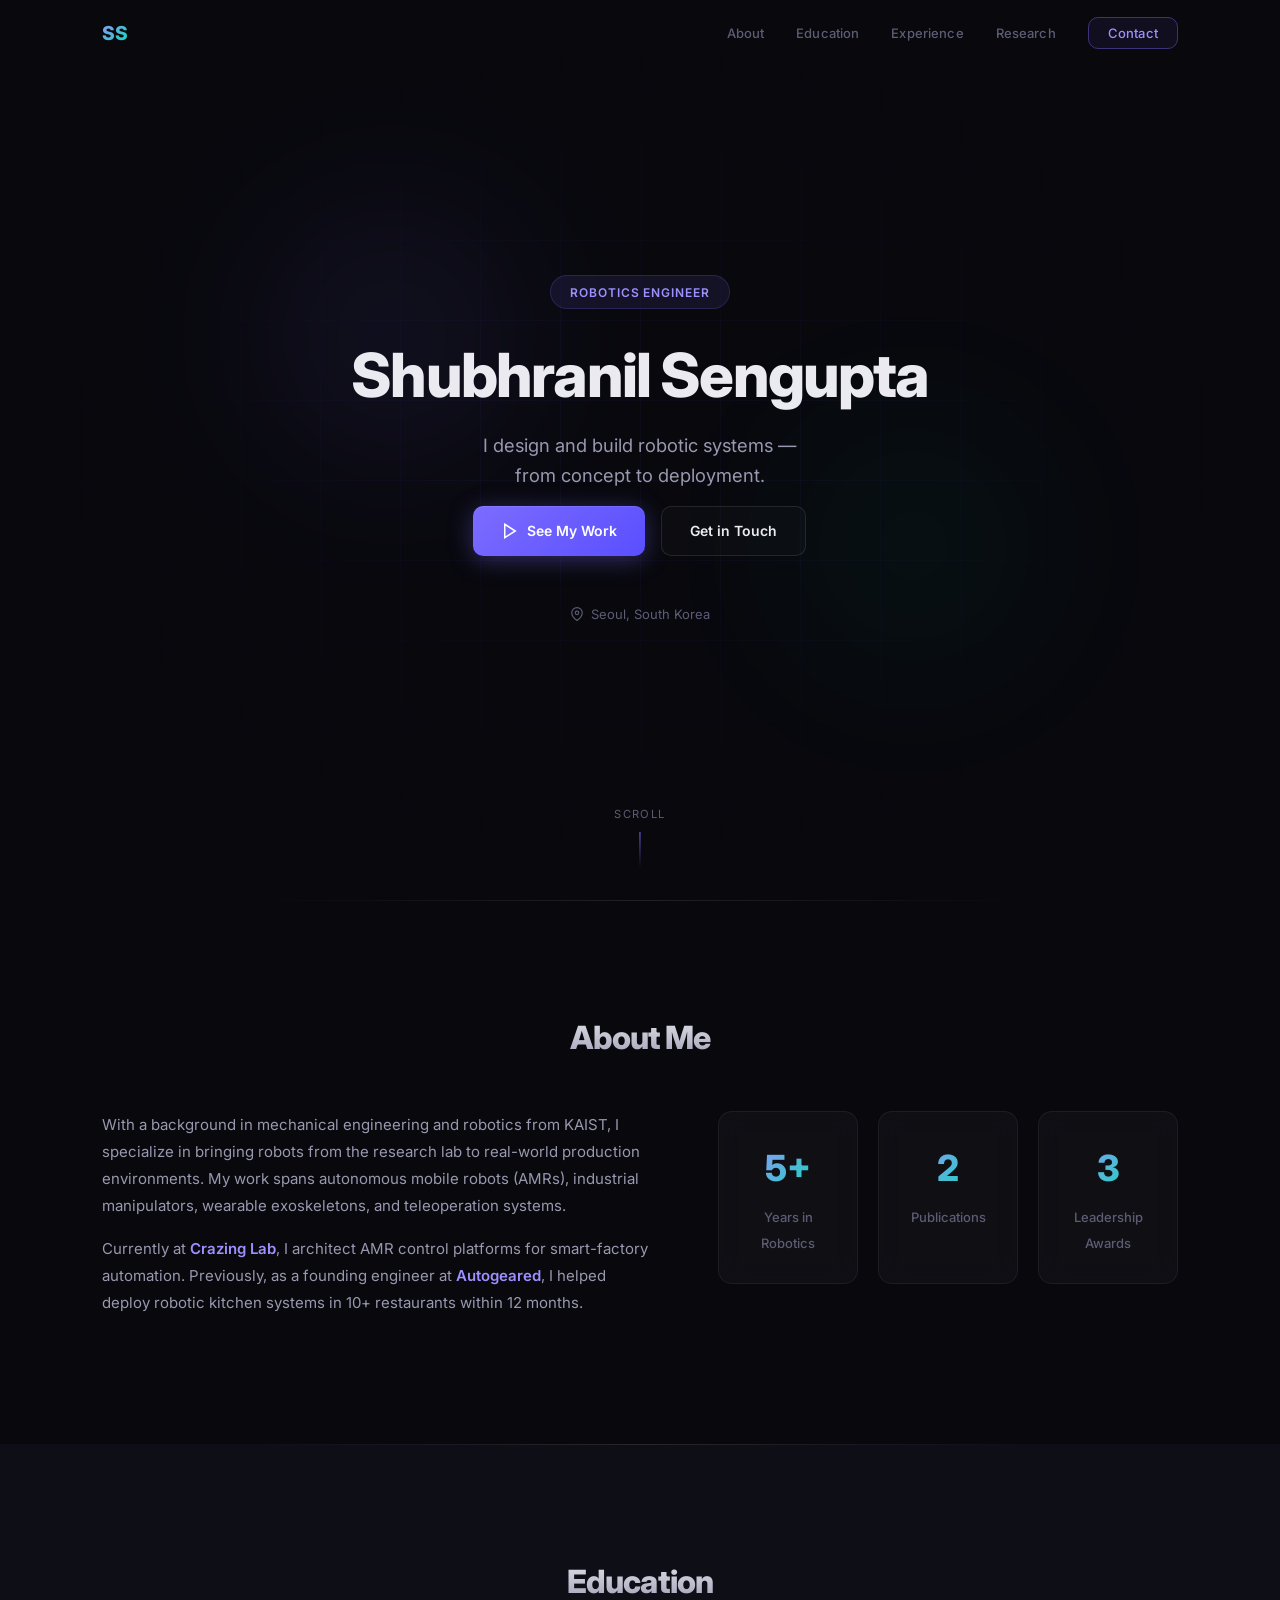
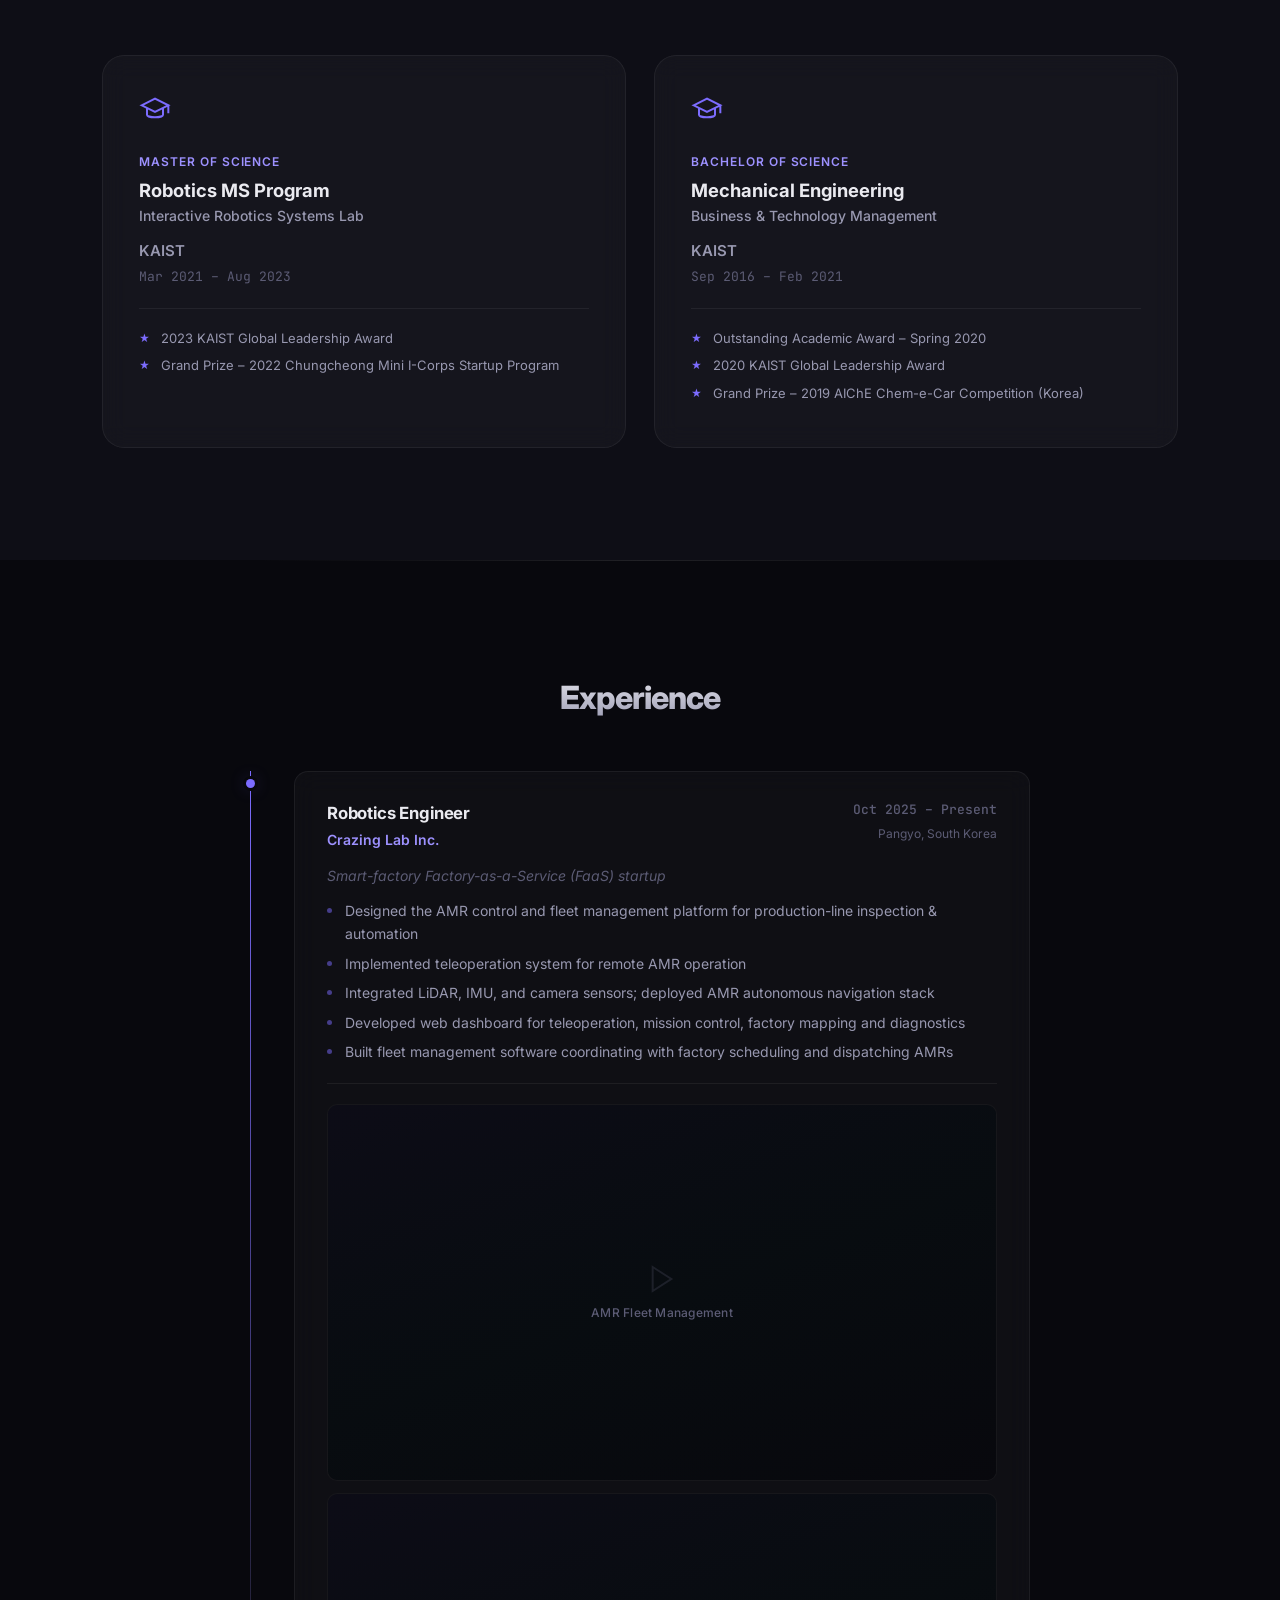
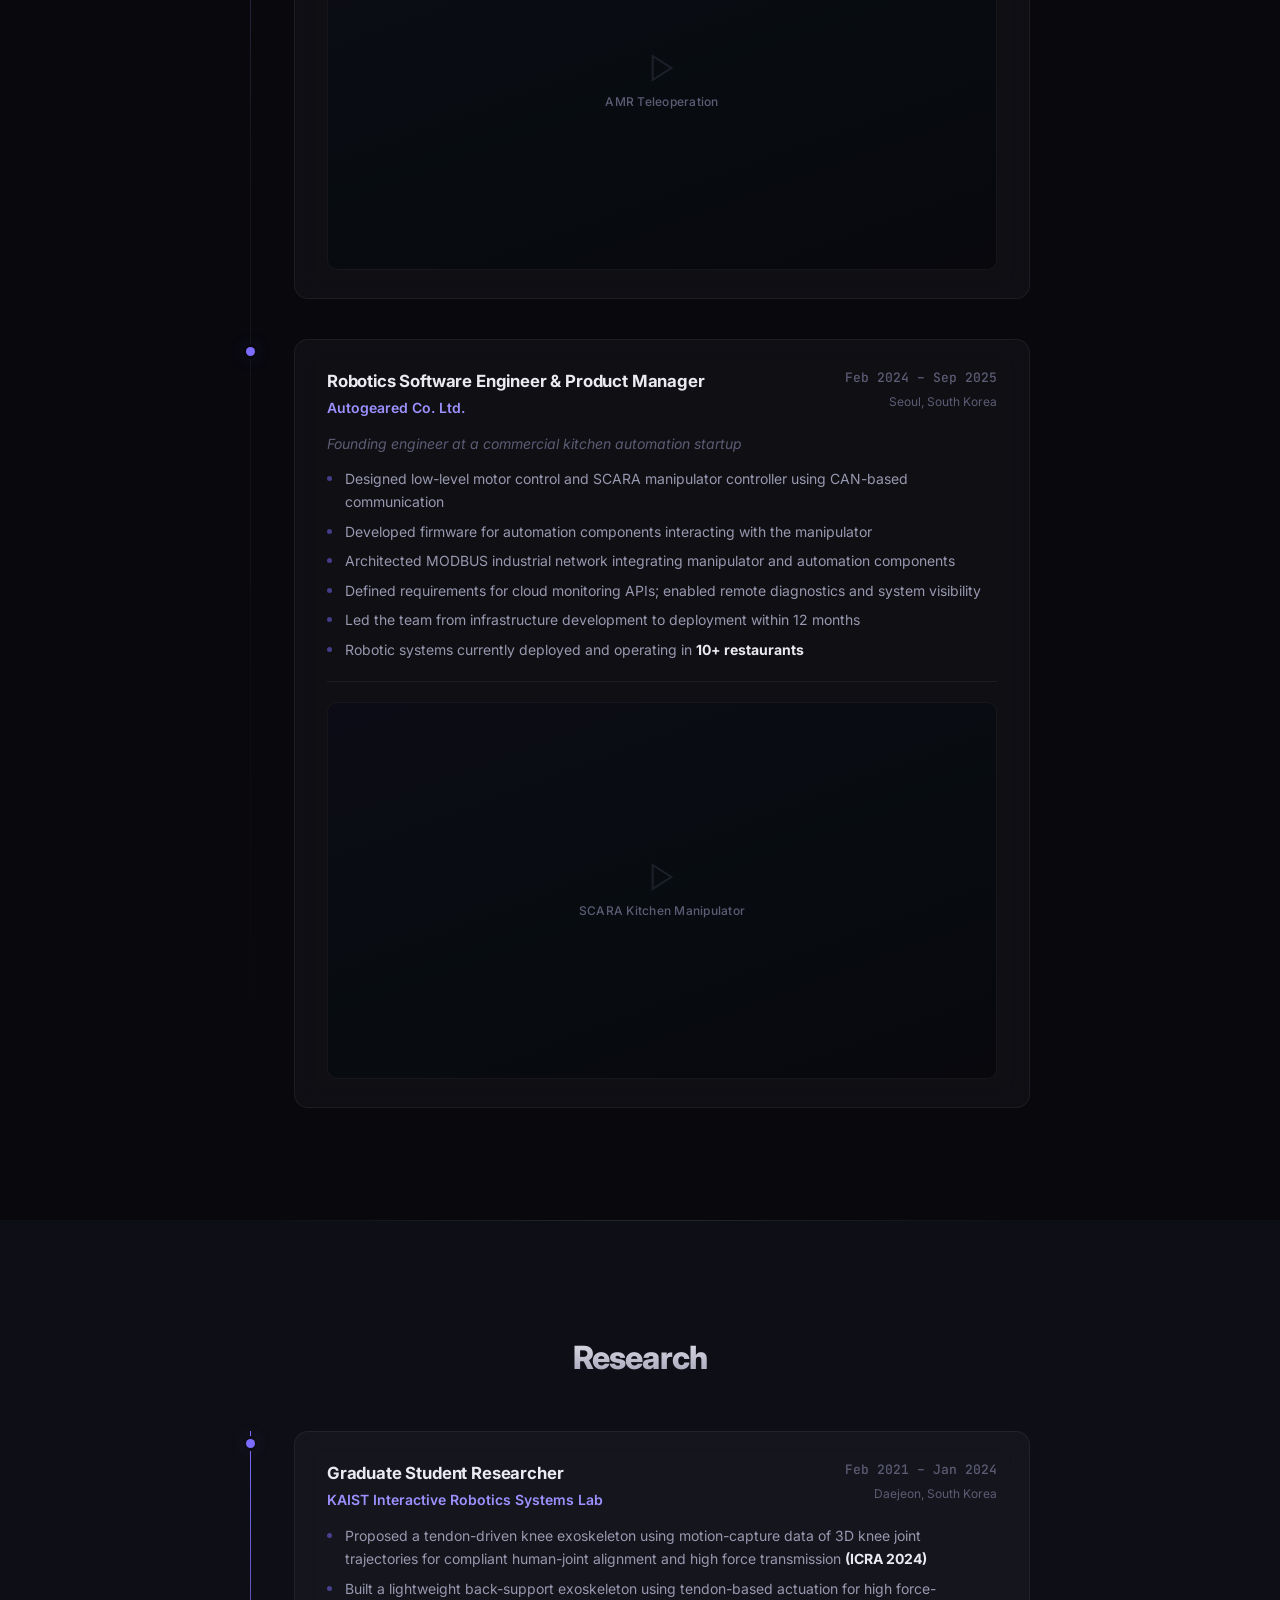
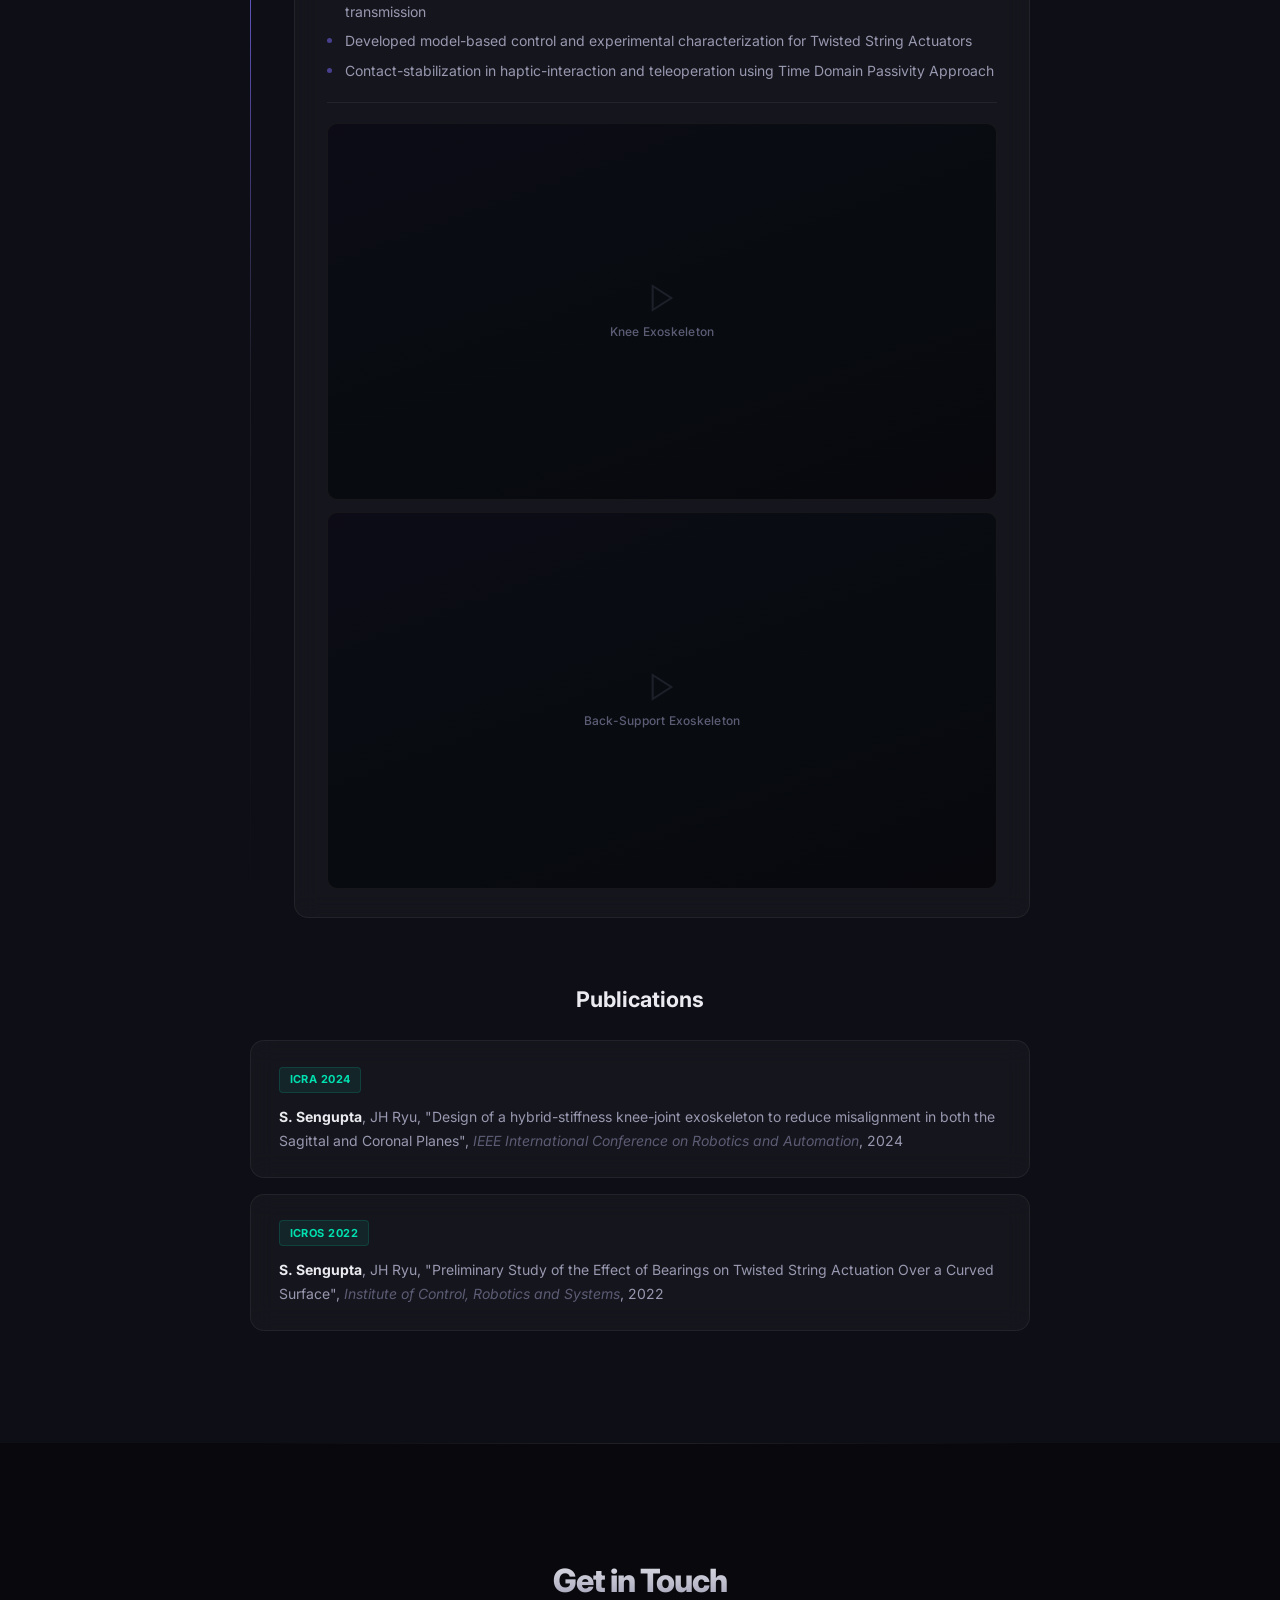
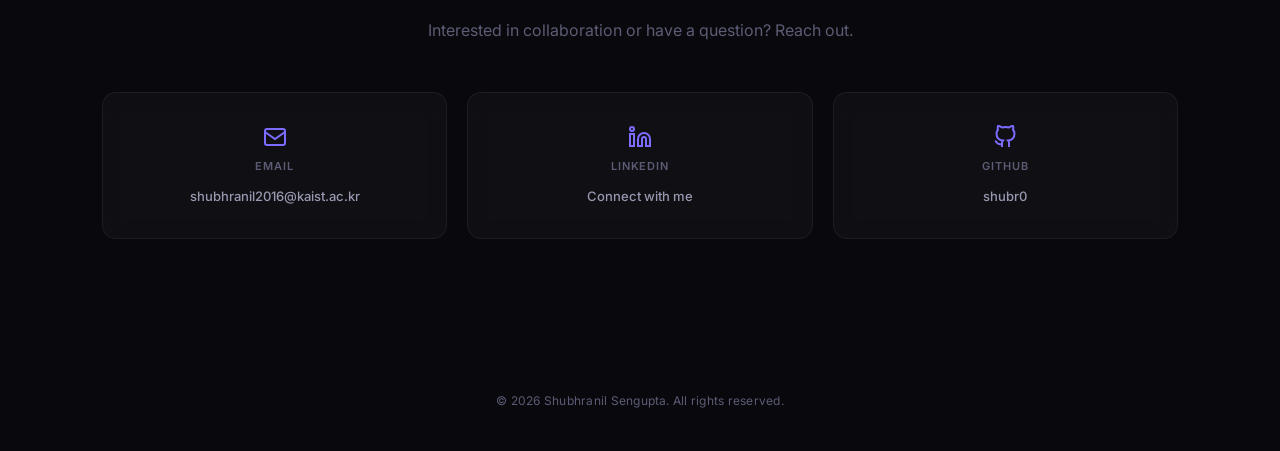
==== commit 53bd43d1: "Embed media galleries in experience/research cards, remove separate portfolio Moved video/GIF placeh" ====
--- a/index.html
+++ b/index.html
@@ -20,7 +20,6 @@
             <ul class="nav-links" id="navLinks">
                 <li><a href="#about">About</a></li>
                 <li><a href="#education">Education</a></li>
-                <li><a href="#showcase">Portfolio</a></li>
                 <li><a href="#experience">Experience</a></li>
                 <li><a href="#research">Research</a></li>
                 <li><a href="#contact" class="nav-cta">Contact</a></li>
@@ -38,9 +37,9 @@
             <h1 class="hero-name">Shubhranil Sengupta</h1>
             <p class="hero-tagline">I design and build robotic systems —<br>from concept to deployment.</p>
             <div class="hero-cta">
-                <a href="#showcase" class="btn btn-primary">
+                <a href="#experience" class="btn btn-primary">
                     <svg width="18" height="18" viewBox="0 0 24 24" fill="none" stroke="currentColor" stroke-width="2"><polygon points="5 3 19 12 5 21 5 3"></polygon></svg>
-                    View Portfolio
+                    See My Work
                 </a>
                 <a href="#contact" class="btn btn-outline">Get in Touch</a>
             </div>
@@ -118,104 +117,8 @@
         </div>
     </section>
 
-    <!-- Portfolio Section -->
-    <section class="section" id="showcase">
-        <div class="container">
-            <h2 class="section-title">Portfolio</h2>
-            <p class="section-subtitle">Videos and demos from my robotics projects</p>
-
-            <div class="showcase-grid">
-
-                <!-- Showcase Card 1 -->
-                <div class="showcase-card showcase-card-large">
-                    <div class="showcase-media">
-                        <div class="media-placeholder" data-label="AMR Fleet Management">
-                            <svg width="48" height="48" viewBox="0 0 24 24" fill="none" stroke="currentColor" stroke-width="1.5"><polygon points="5 3 19 12 5 21 5 3"></polygon></svg>
-                            <span>Add video or GIF</span>
-                        </div>
-                        <!-- Replace the div above with your media:
-                        <video autoplay muted loop playsinline>
-                            <source src="media/amr-fleet.mp4" type="video/mp4">
-                        </video>
-                        OR for GIF:
-                        <img src="media/amr-fleet.gif" alt="AMR Fleet Management">
-                        OR for YouTube embed:
-                        <iframe src="https://www.youtube.com/embed/VIDEO_ID" allowfullscreen></iframe>
-                        -->
-                    </div>
-                    <div class="showcase-info">
-                        <span class="showcase-tag">Crazing Lab</span>
-                        <h3>AMR Control & Fleet Management Platform</h3>
-                        <p>Designed the AMR control and fleet management platform for production-line inspection and automation in smart factories.</p>
-                    </div>
-                </div>
-
-                <!-- Showcase Card 2 -->
-                <div class="showcase-card">
-                    <div class="showcase-media">
-                        <div class="media-placeholder" data-label="Teleoperation System">
-                            <svg width="48" height="48" viewBox="0 0 24 24" fill="none" stroke="currentColor" stroke-width="1.5"><polygon points="5 3 19 12 5 21 5 3"></polygon></svg>
-                            <span>Add video or GIF</span>
-                        </div>
-                    </div>
-                    <div class="showcase-info">
-                        <span class="showcase-tag">Crazing Lab</span>
-                        <h3>AMR Teleoperation System</h3>
-                        <p>Remote AMR operation with WebRTC-based teleoperation and real-time sensor visualization.</p>
-                    </div>
-                </div>
-
-                <!-- Showcase Card 3 -->
-                <div class="showcase-card">
-                    <div class="showcase-media">
-                        <div class="media-placeholder" data-label="Kitchen Automation">
-                            <svg width="48" height="48" viewBox="0 0 24 24" fill="none" stroke="currentColor" stroke-width="1.5"><polygon points="5 3 19 12 5 21 5 3"></polygon></svg>
-                            <span>Add video or GIF</span>
-                        </div>
-                    </div>
-                    <div class="showcase-info">
-                        <span class="showcase-tag">Autogeared</span>
-                        <h3>SCARA Kitchen Manipulator</h3>
-                        <p>Low-level motor control and SCARA manipulator for commercial kitchen automation, deployed in 10+ restaurants.</p>
-                    </div>
-                </div>
-
-                <!-- Showcase Card 4 -->
-                <div class="showcase-card showcase-card-large">
-                    <div class="showcase-media">
-                        <div class="media-placeholder" data-label="Knee Exoskeleton">
-                            <svg width="48" height="48" viewBox="0 0 24 24" fill="none" stroke="currentColor" stroke-width="1.5"><polygon points="5 3 19 12 5 21 5 3"></polygon></svg>
-                            <span>Add video or GIF</span>
-                        </div>
-                    </div>
-                    <div class="showcase-info">
-                        <span class="showcase-tag">ICRA 2024</span>
-                        <h3>Tendon-Driven Knee Exoskeleton</h3>
-                        <p>Hybrid-stiffness knee-joint exoskeleton using motion-capture data of 3D joint trajectories for compliant human-joint alignment.</p>
-                    </div>
-                </div>
-
-                <!-- Showcase Card 5 -->
-                <div class="showcase-card">
-                    <div class="showcase-media">
-                        <div class="media-placeholder" data-label="Back-Support Exoskeleton">
-                            <svg width="48" height="48" viewBox="0 0 24 24" fill="none" stroke="currentColor" stroke-width="1.5"><polygon points="5 3 19 12 5 21 5 3"></polygon></svg>
-                            <span>Add video or GIF</span>
-                        </div>
-                    </div>
-                    <div class="showcase-info">
-                        <span class="showcase-tag">KAIST Research</span>
-                        <h3>Back-Support Exoskeleton</h3>
-                        <p>Lightweight tendon-based actuation for high force-transmission back support.</p>
-                    </div>
-                </div>
-
-            </div>
-        </div>
-    </section>
-
     <!-- Experience Section -->
-    <section class="section section-dark" id="experience">
+    <section class="section" id="experience">
         <div class="container">
             <h2 class="section-title">Experience</h2>
             <div class="timeline">
@@ -241,6 +144,23 @@
                             <li>Developed web dashboard for teleoperation, mission control, factory mapping and diagnostics</li>
                             <li>Built fleet management software coordinating with factory scheduling and dispatching AMRs</li>
                         </ul>
+                        <!-- Media Gallery -->
+                        <div class="timeline-media-gallery">
+                            <div class="timeline-media">
+                                <div class="media-placeholder">
+                                    <svg width="32" height="32" viewBox="0 0 24 24" fill="none" stroke="currentColor" stroke-width="1.5"><polygon points="5 3 19 12 5 21 5 3"></polygon></svg>
+                                    <span>AMR Fleet Management</span>
+                                </div>
+                                <!-- <video autoplay muted loop playsinline><source src="media/amr-fleet.mp4" type="video/mp4"></video> -->
+                            </div>
+                            <div class="timeline-media">
+                                <div class="media-placeholder">
+                                    <svg width="32" height="32" viewBox="0 0 24 24" fill="none" stroke="currentColor" stroke-width="1.5"><polygon points="5 3 19 12 5 21 5 3"></polygon></svg>
+                                    <span>AMR Teleoperation</span>
+                                </div>
+                                <!-- <video autoplay muted loop playsinline><source src="media/amr-teleop.mp4" type="video/mp4"></video> -->
+                            </div>
+                        </div>
                     </div>
                 </div>
 
@@ -266,6 +186,16 @@
                             <li>Led the team from infrastructure development to deployment within 12 months</li>
                             <li>Robotic systems currently deployed and operating in <strong>10+ restaurants</strong></li>
                         </ul>
+                        <!-- Media Gallery -->
+                        <div class="timeline-media-gallery">
+                            <div class="timeline-media">
+                                <div class="media-placeholder">
+                                    <svg width="32" height="32" viewBox="0 0 24 24" fill="none" stroke="currentColor" stroke-width="1.5"><polygon points="5 3 19 12 5 21 5 3"></polygon></svg>
+                                    <span>SCARA Kitchen Manipulator</span>
+                                </div>
+                                <!-- <video autoplay muted loop playsinline><source src="media/scara-kitchen.mp4" type="video/mp4"></video> -->
+                            </div>
+                        </div>
                     </div>
                 </div>
 
@@ -274,7 +204,7 @@
     </section>
 
     <!-- Research Section -->
-    <section class="section" id="research">
+    <section class="section section-dark" id="research">
         <div class="container">
             <h2 class="section-title">Research</h2>
             <div class="timeline">
@@ -297,6 +227,23 @@
                             <li>Developed model-based control and experimental characterization for Twisted String Actuators</li>
                             <li>Contact-stabilization in haptic-interaction and teleoperation using Time Domain Passivity Approach</li>
                         </ul>
+                        <!-- Media Gallery -->
+                        <div class="timeline-media-gallery">
+                            <div class="timeline-media">
+                                <div class="media-placeholder">
+                                    <svg width="32" height="32" viewBox="0 0 24 24" fill="none" stroke="currentColor" stroke-width="1.5"><polygon points="5 3 19 12 5 21 5 3"></polygon></svg>
+                                    <span>Knee Exoskeleton</span>
+                                </div>
+                                <!-- <video autoplay muted loop playsinline><source src="media/knee-exo.mp4" type="video/mp4"></video> -->
+                            </div>
+                            <div class="timeline-media">
+                                <div class="media-placeholder">
+                                    <svg width="32" height="32" viewBox="0 0 24 24" fill="none" stroke="currentColor" stroke-width="1.5"><polygon points="5 3 19 12 5 21 5 3"></polygon></svg>
+                                    <span>Back-Support Exoskeleton</span>
+                                </div>
+                                <!-- <video autoplay muted loop playsinline><source src="media/back-exo.mp4" type="video/mp4"></video> -->
+                            </div>
+                        </div>
                     </div>
                 </div>
             </div>
@@ -317,7 +264,7 @@
     </section>
 
     <!-- Contact Section -->
-    <section class="section section-dark" id="contact">
+    <section class="section" id="contact">
         <div class="container">
             <h2 class="section-title">Get in Touch</h2>
             <p class="section-subtitle">Interested in collaboration or have a question? Reach out.</p>
--- a/style.css
+++ b/style.css
@@ -765,6 +765,72 @@
     color: var(--text-primary);
 }
 
+/* Timeline inline media gallery */
+.timeline-media-gallery {
+    display: flex;
+    flex-direction: column;
+    gap: 0.75rem;
+    margin-top: 1.25rem;
+    padding-top: 1.25rem;
+    border-top: 1px solid var(--border);
+}
+
+.timeline-media {
+    border-radius: var(--radius-sm);
+    overflow: hidden;
+    aspect-ratio: 16 / 9;
+    background: var(--bg-primary);
+    border: 1px solid var(--border);
+    transition: var(--transition);
+}
+
+.timeline-media:hover {
+    border-color: rgba(124, 108, 255, 0.25);
+    box-shadow: 0 4px 20px rgba(124, 108, 255, 0.08);
+}
+
+.timeline-media video,
+.timeline-media img {
+    width: 100%;
+    height: 100%;
+    object-fit: cover;
+}
+
+.timeline-media iframe {
+    width: 100%;
+    height: 100%;
+    border: none;
+}
+
+.timeline-media .media-placeholder {
+    width: 100%;
+    height: 100%;
+    display: flex;
+    flex-direction: column;
+    align-items: center;
+    justify-content: center;
+    gap: 0.5rem;
+    color: var(--text-muted);
+    background: linear-gradient(160deg, rgba(124, 108, 255, 0.04), rgba(0, 224, 176, 0.02), var(--bg-primary));
+    font-size: 0.8125rem;
+}
+
+.timeline-media .media-placeholder svg {
+    opacity: 0.25;
+    transition: var(--transition);
+}
+
+.timeline-media:hover .media-placeholder svg {
+    opacity: 0.5;
+    color: var(--accent-light);
+}
+
+.timeline-media .media-placeholder span {
+    font-weight: 500;
+    font-size: 0.75rem;
+    letter-spacing: 0.02em;
+}
+
 /* ===========================
    Publications
    =========================== */
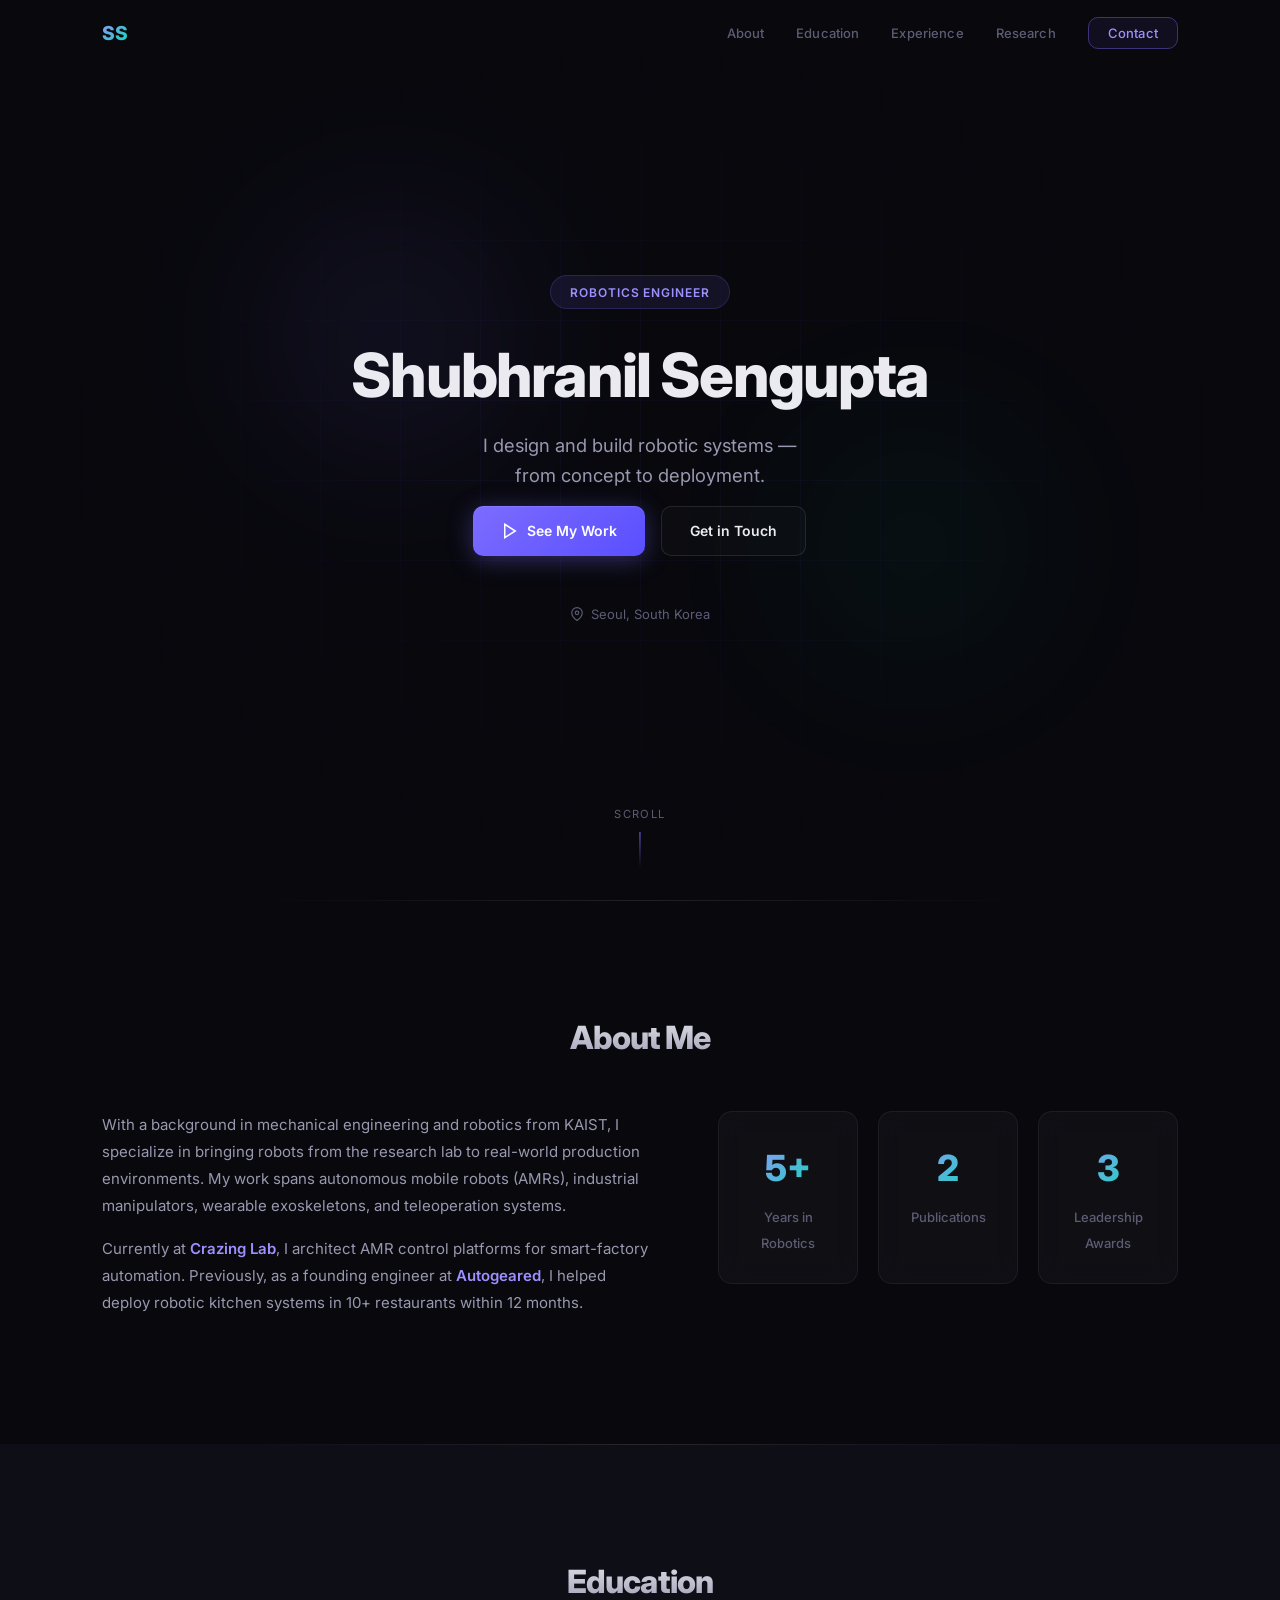
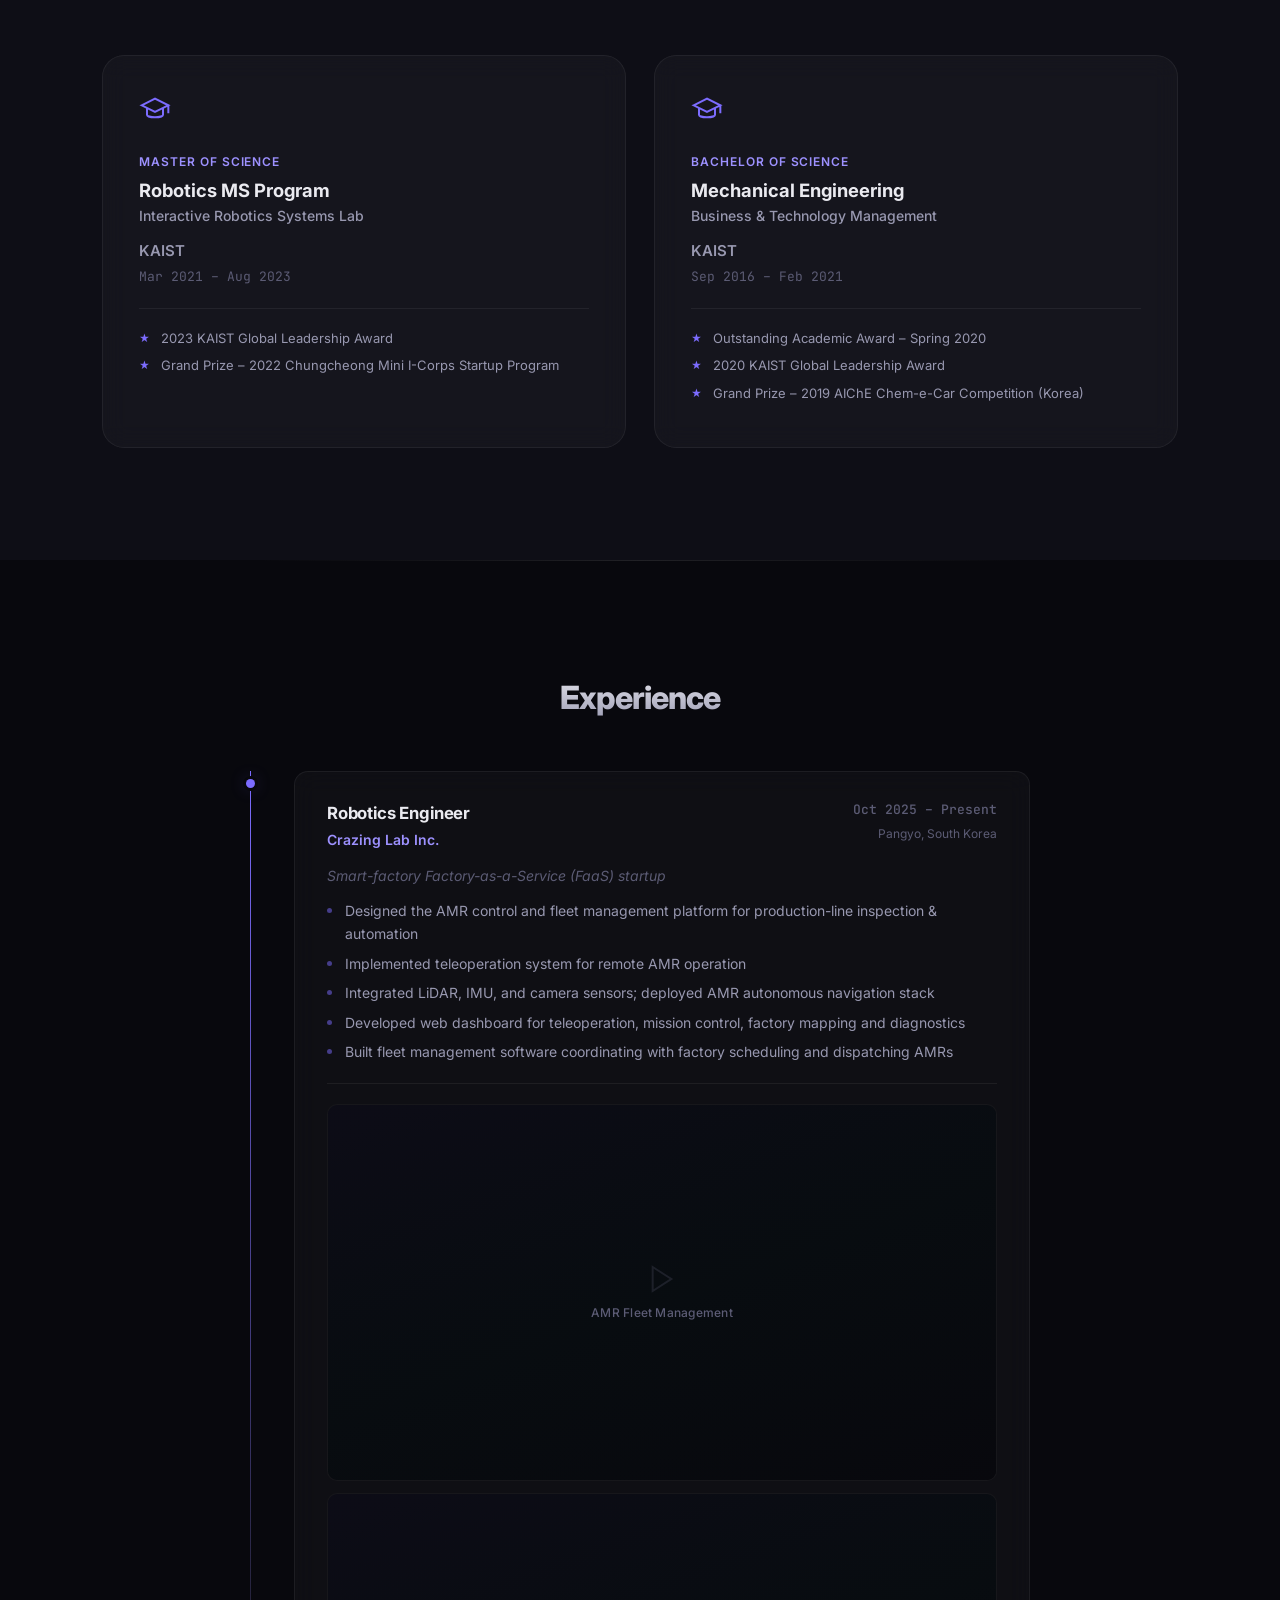
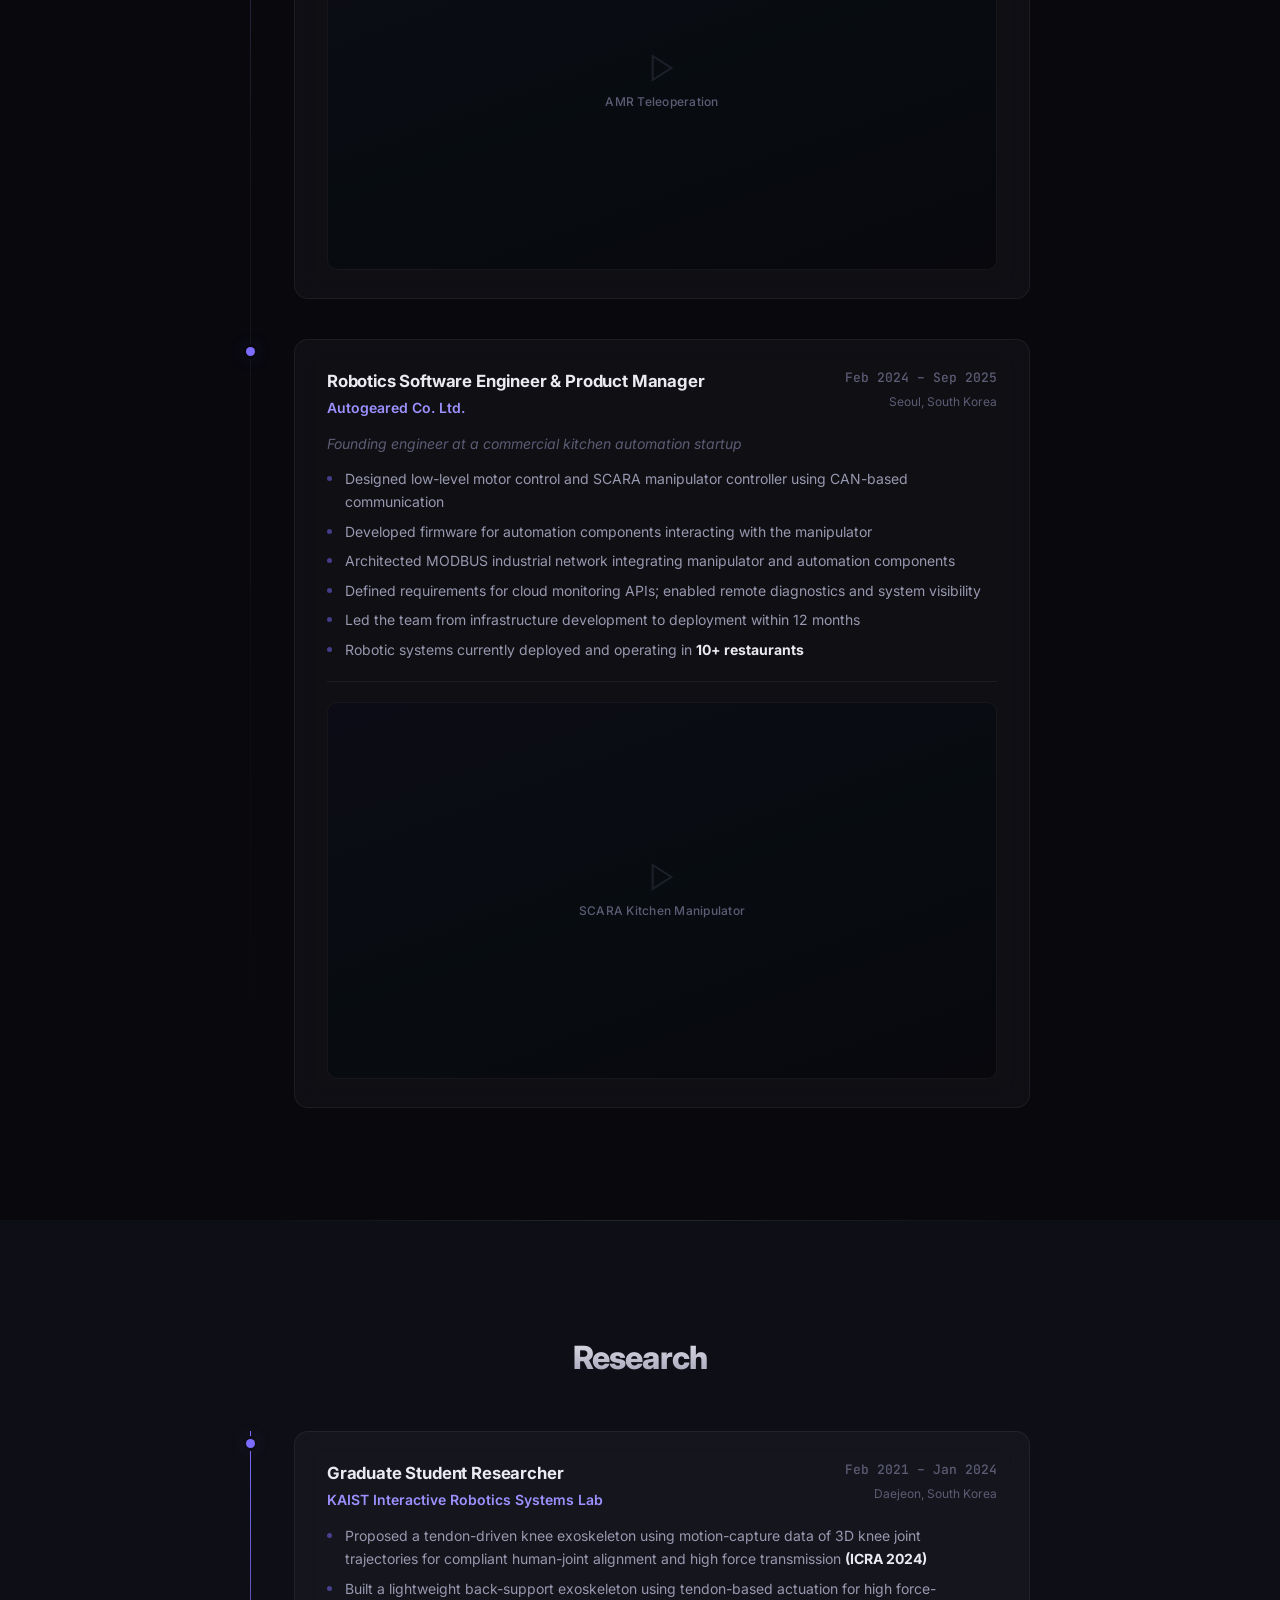
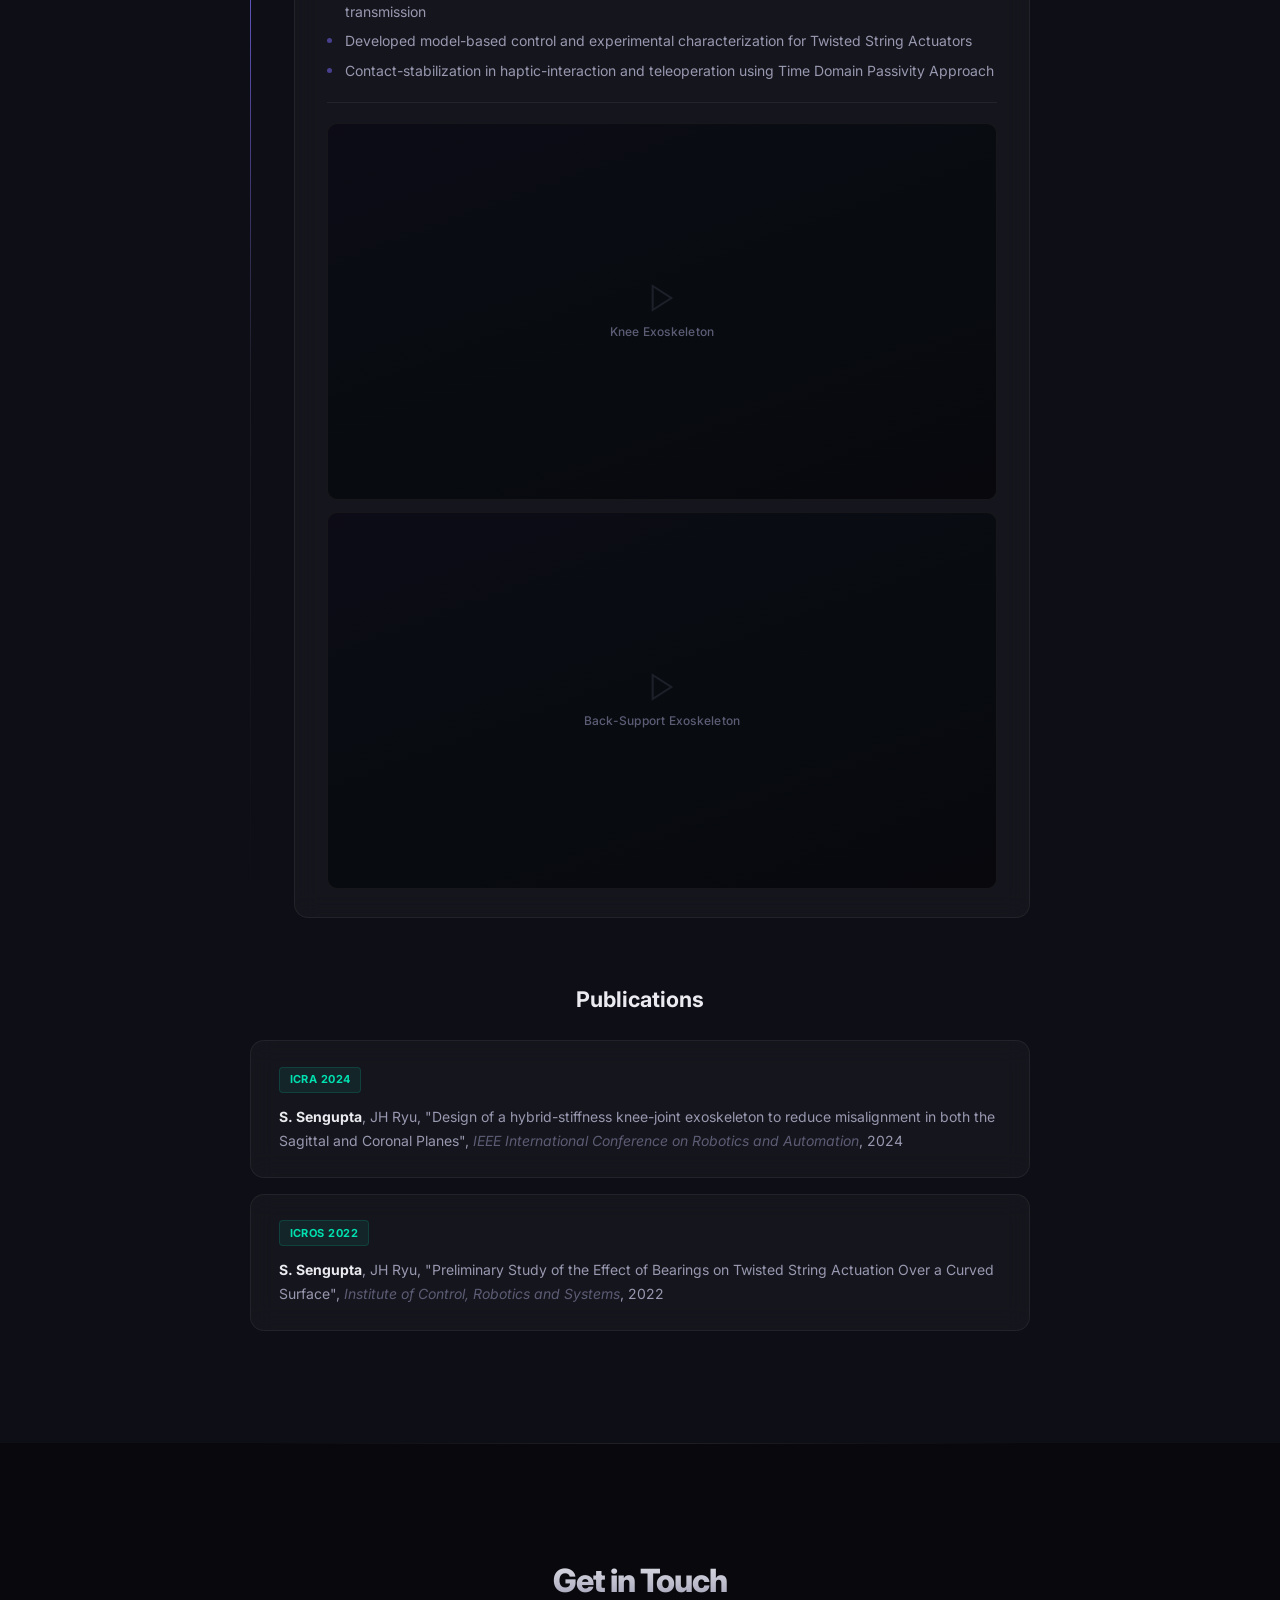
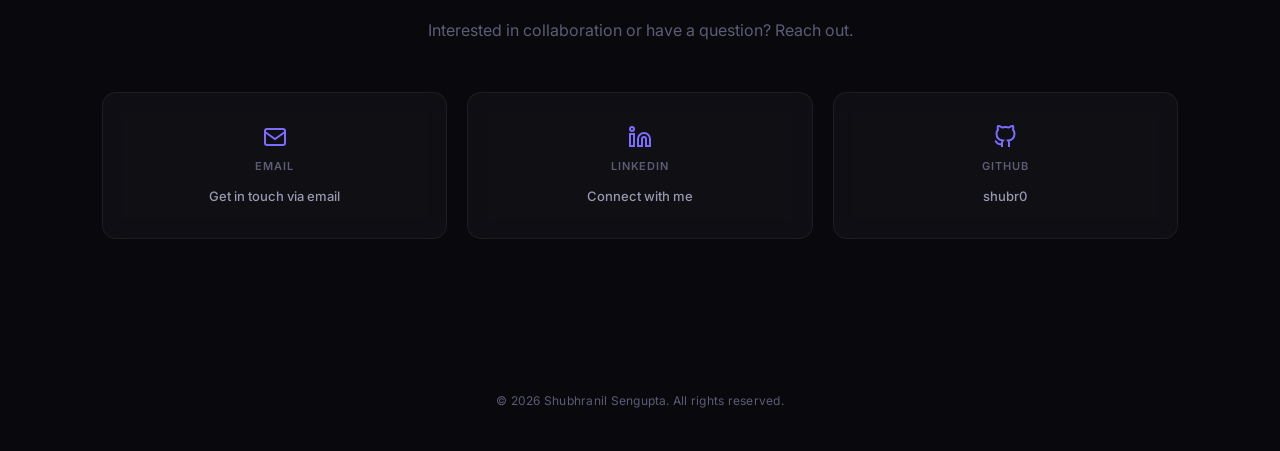
==== commit 126be909: "Hide email address behind friendly contact label Co-Authored-By: Claude Opus 4.6 <noreply@anthropic." ====
--- a/index.html
+++ b/index.html
@@ -272,7 +272,7 @@
                 <a href="mailto:shubhranil2016@kaist.ac.kr" class="contact-card">
                     <svg width="24" height="24" viewBox="0 0 24 24" fill="none" stroke="currentColor" stroke-width="2"><rect x="2" y="4" width="20" height="16" rx="2"></rect><path d="M22 7l-10 7L2 7"></path></svg>
                     <span class="contact-label">Email</span>
-                    <span class="contact-value">shubhranil2016@kaist.ac.kr</span>
+                    <span class="contact-value">Get in touch via email</span>
                 </a>
                 <a href="https://www.linkedin.com/in/shubhranil-sengupta/" target="_blank" rel="noopener" class="contact-card">
                     <svg width="24" height="24" viewBox="0 0 24 24" fill="none" stroke="currentColor" stroke-width="2"><path d="M16 8a6 6 0 0 1 6 6v7h-4v-7a2 2 0 0 0-2-2 2 2 0 0 0-2 2v7h-4v-7a6 6 0 0 1 6-6z"></path><rect x="2" y="9" width="4" height="12"></rect><circle cx="4" cy="4" r="2"></circle></svg>
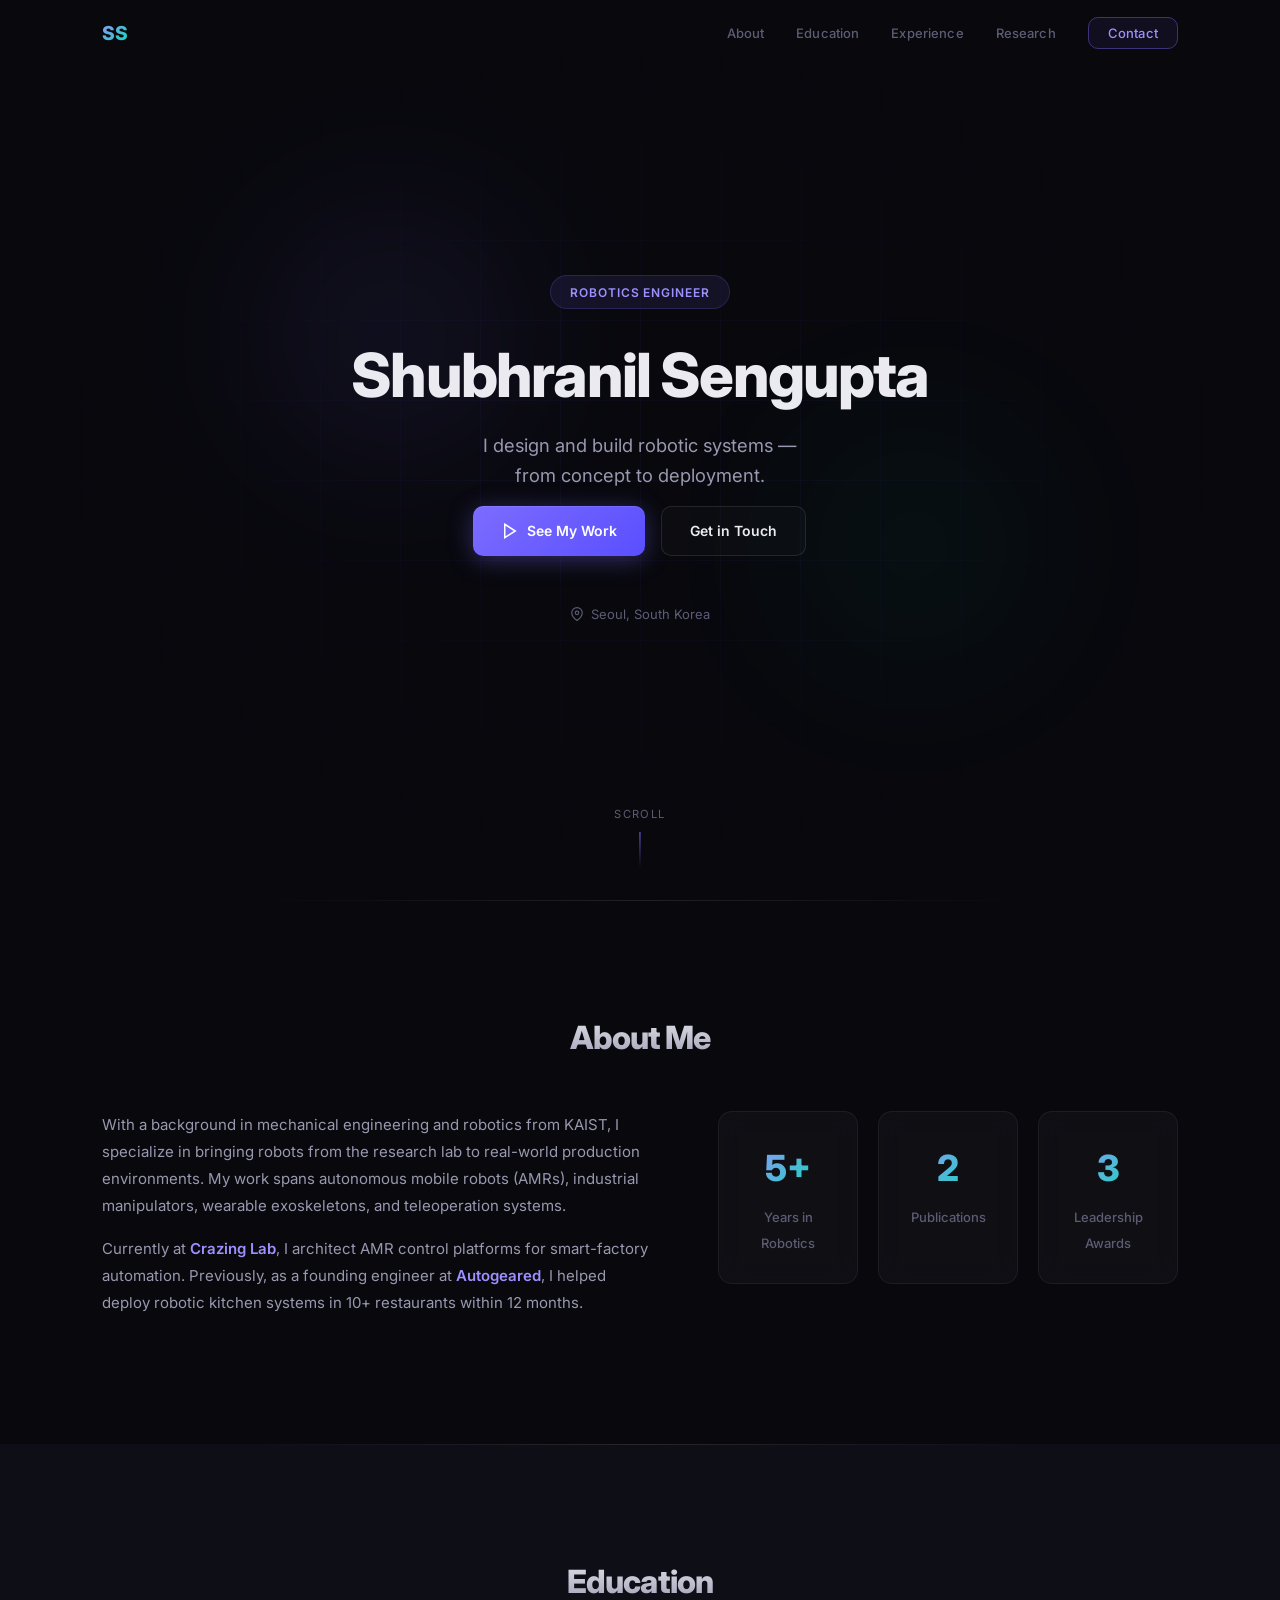
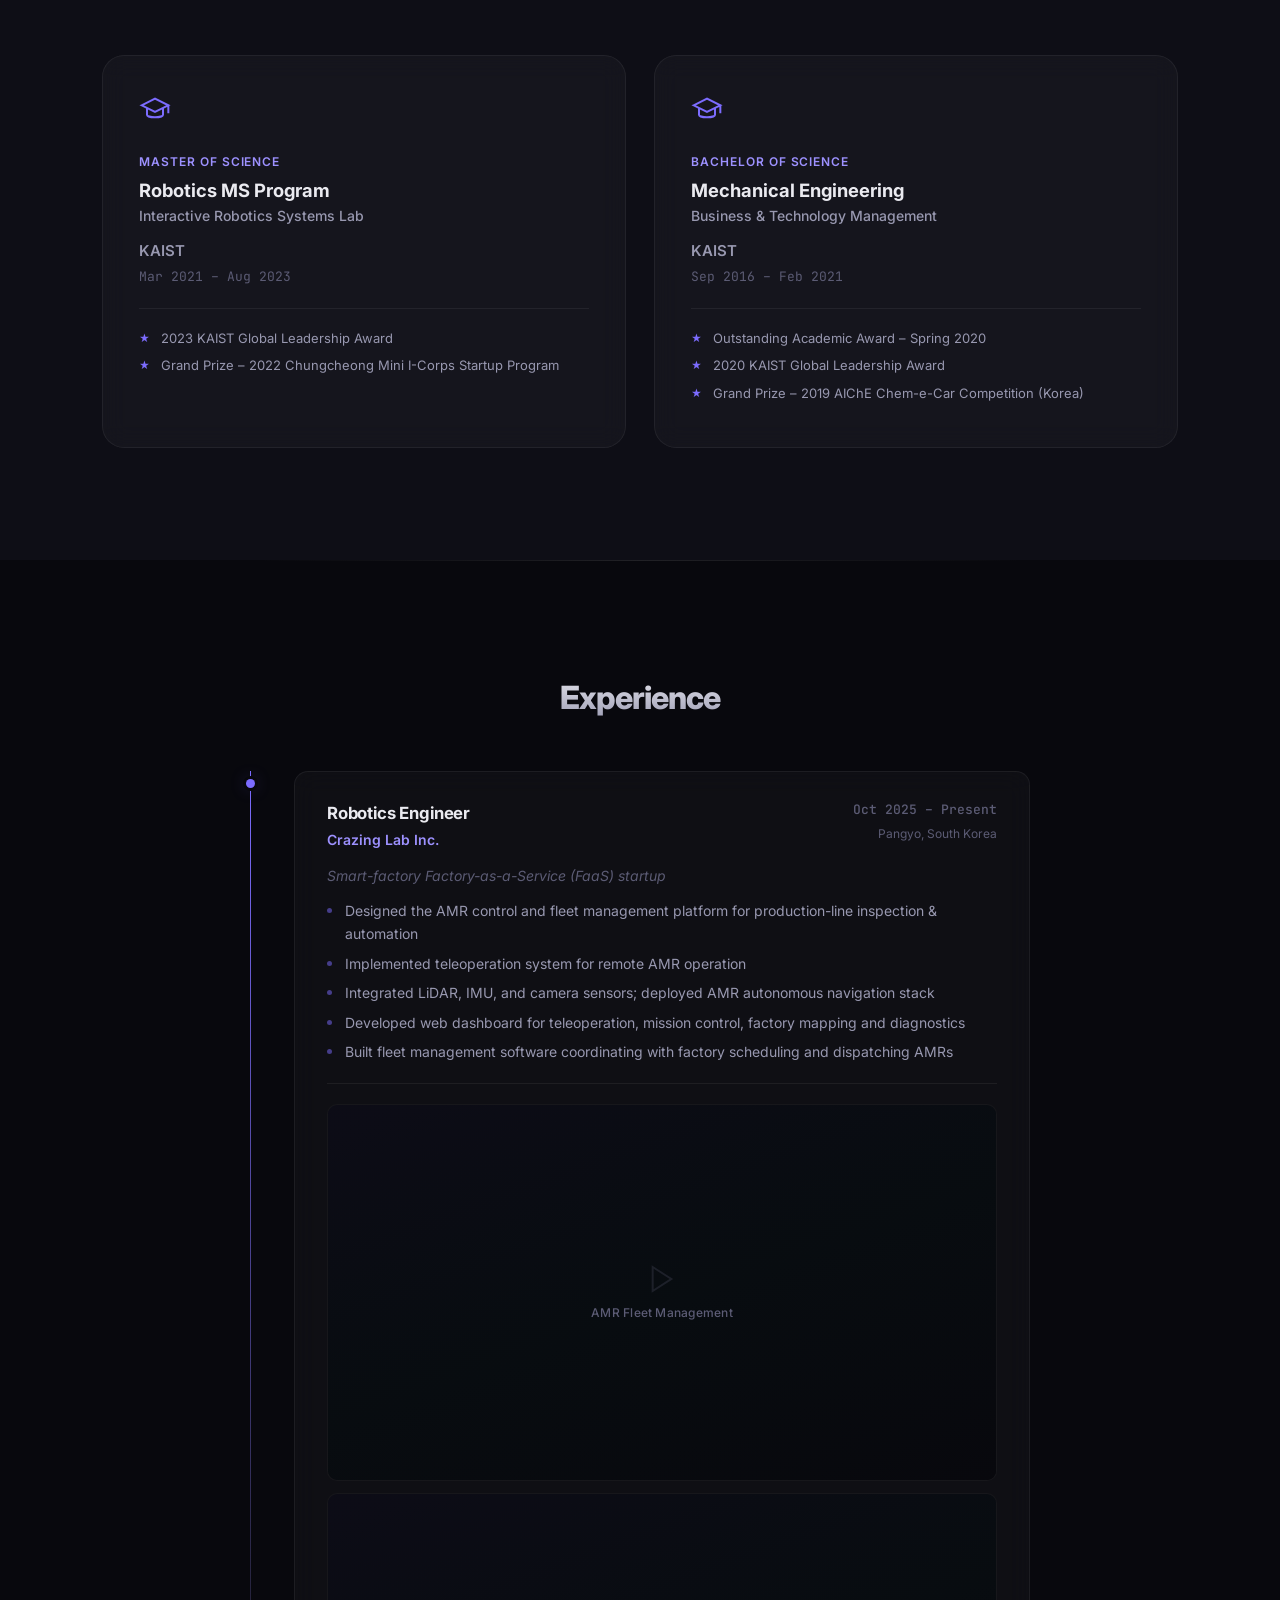
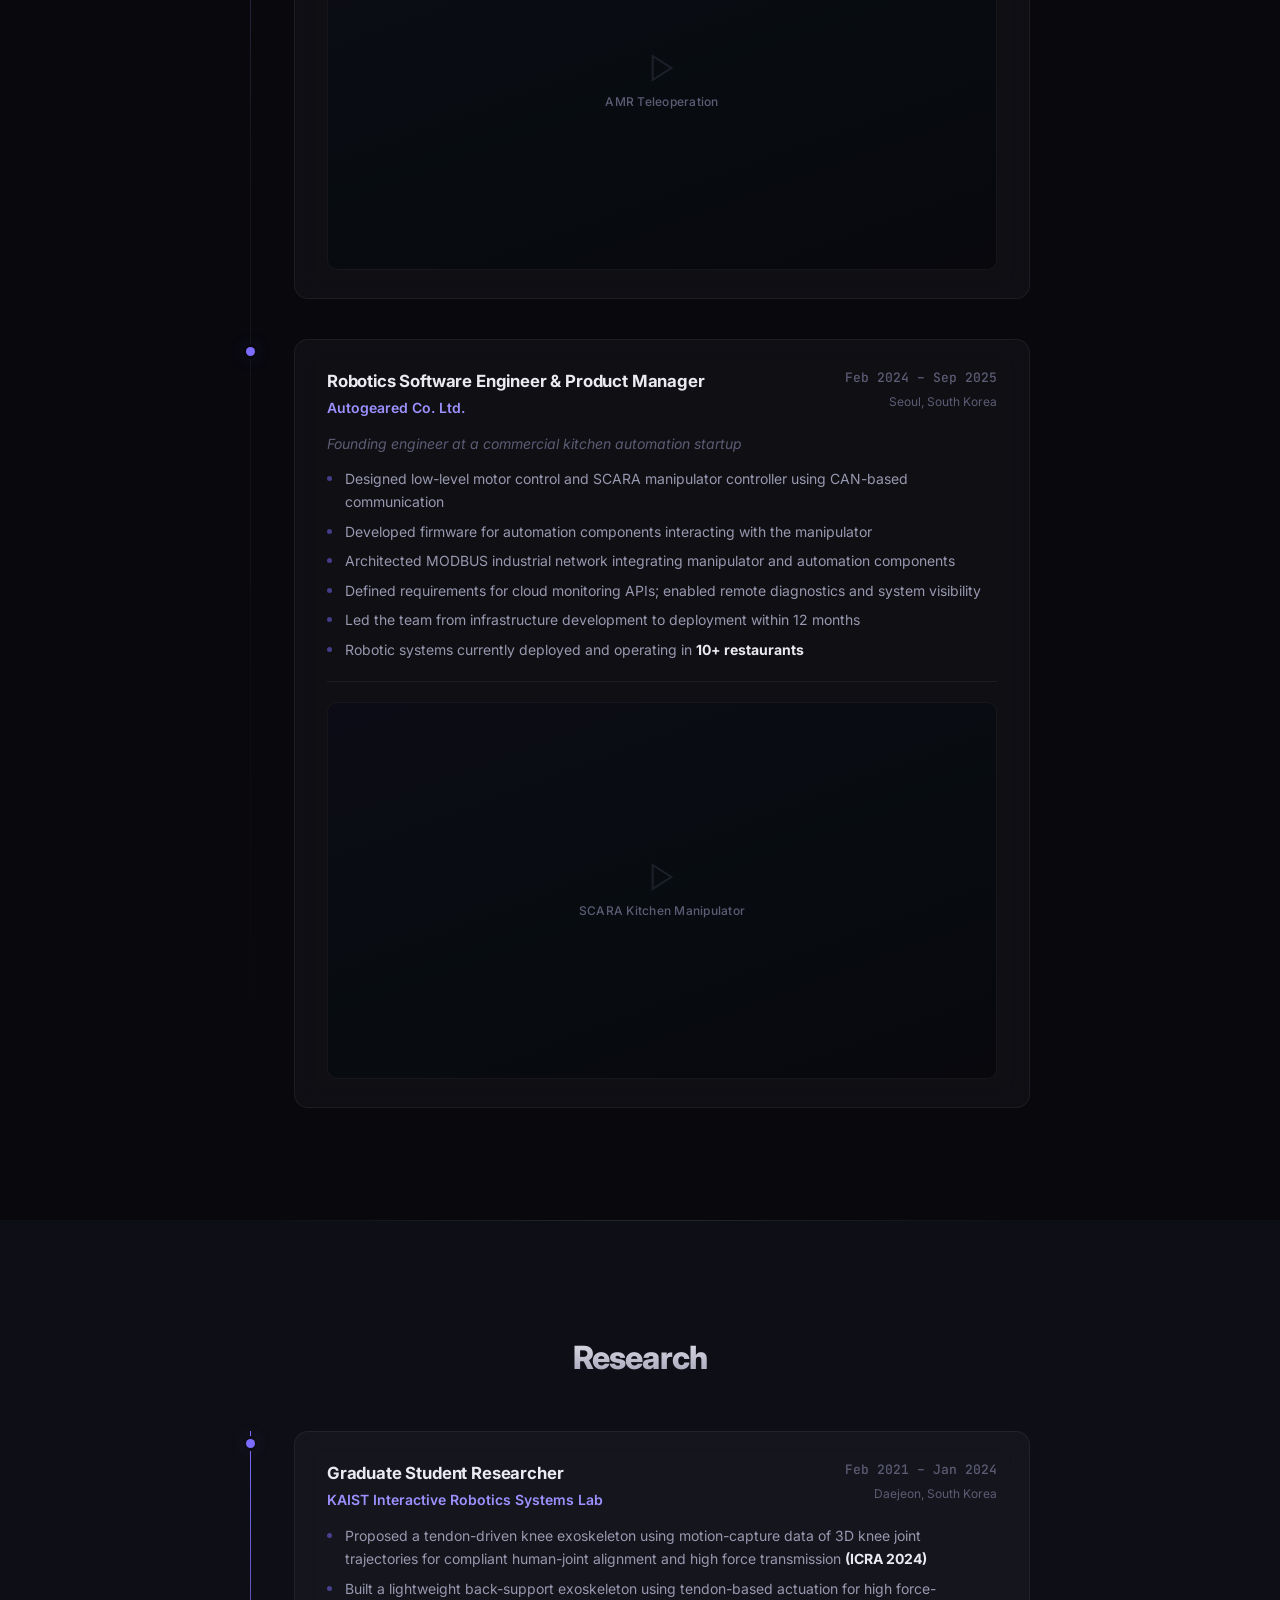
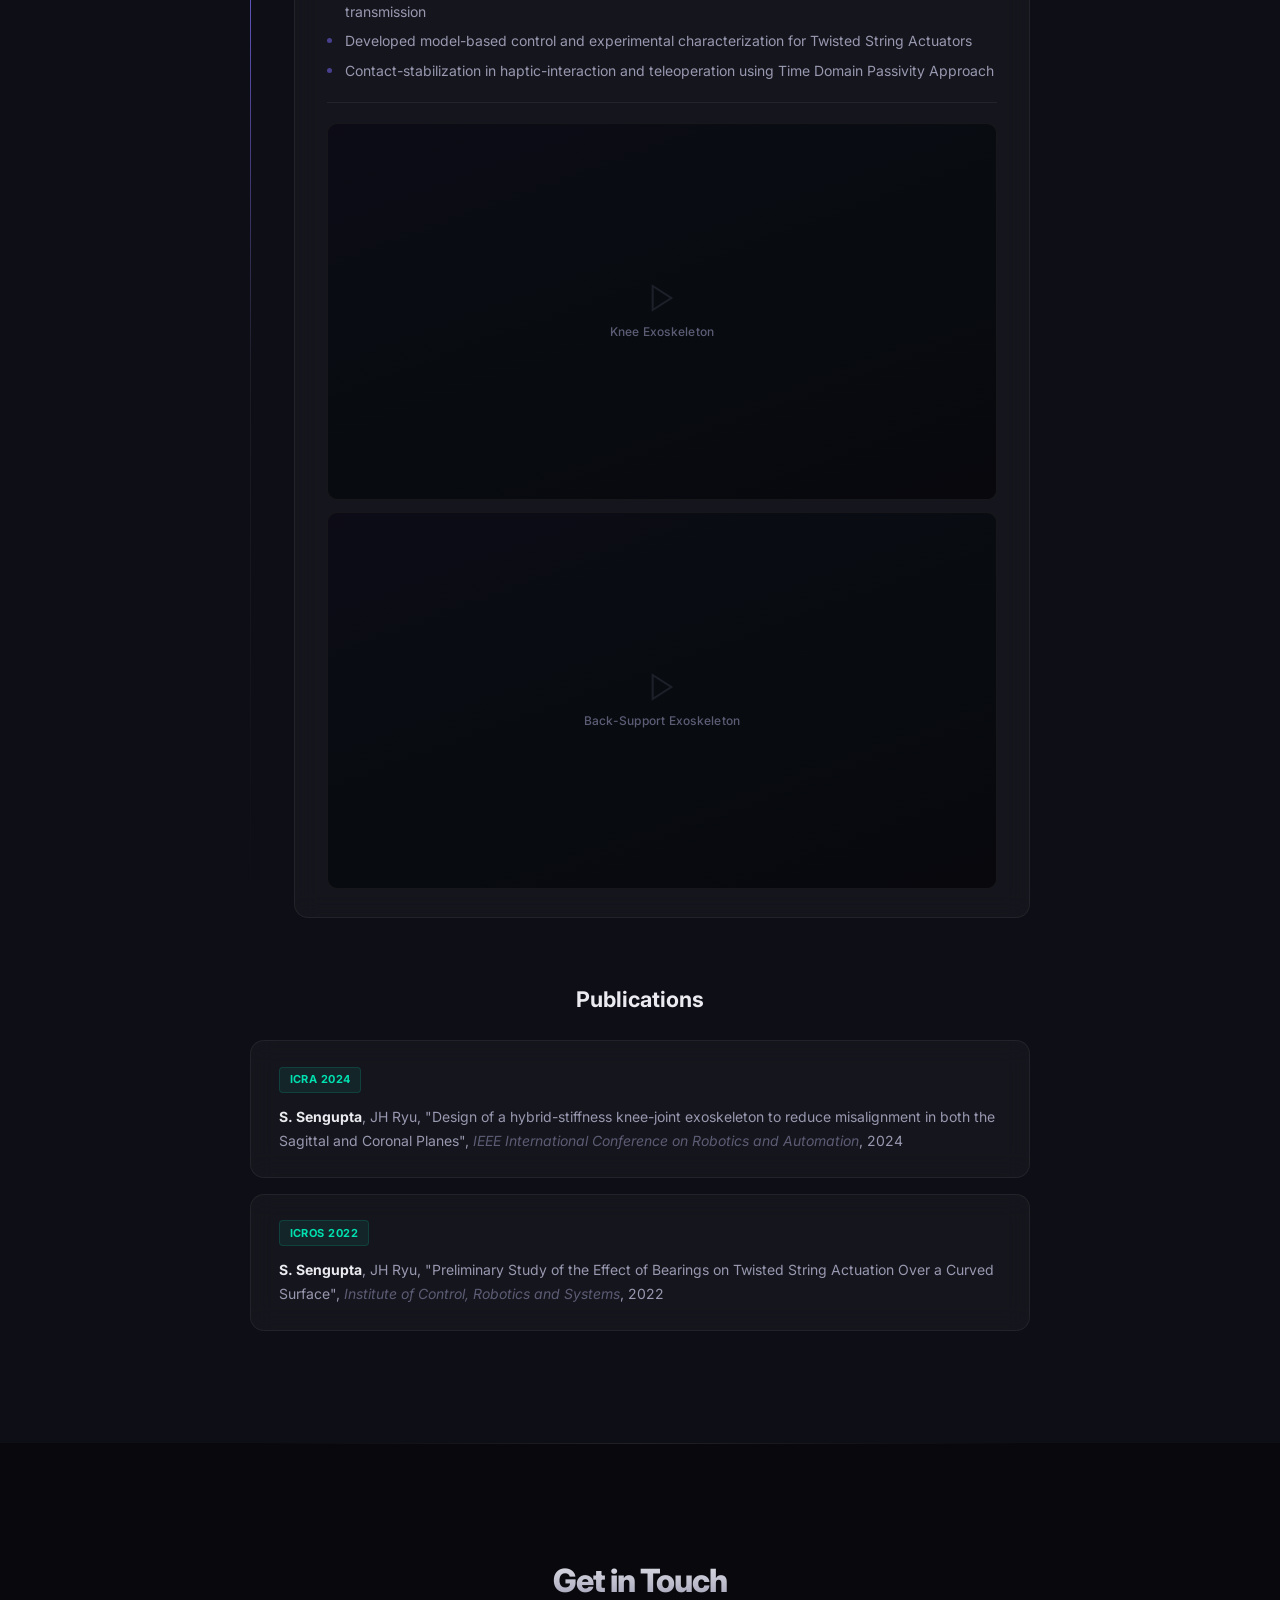
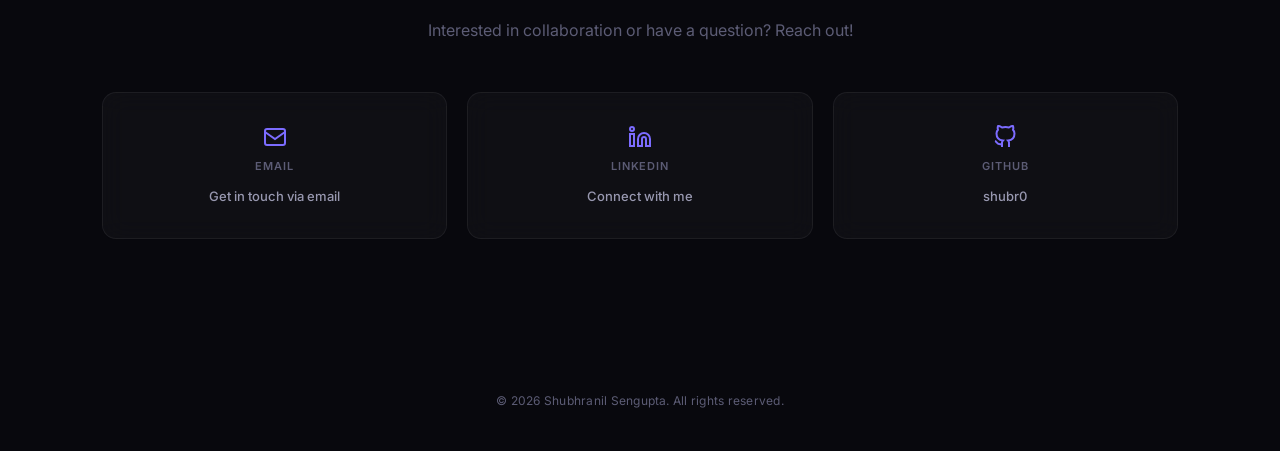
==== commit 498c4b64: "Fix punctuation in contact subtitle Co-Authored-By: Claude Opus 4.6 <noreply@anthropic.com>" ====
--- a/index.html
+++ b/index.html
@@ -4,6 +4,41 @@
     <meta charset="UTF-8">
     <meta name="viewport" content="width=device-width, initial-scale=1.0">
     <title>Shubhranil Sengupta | Robotics Engineer</title>
+    <meta name="description" content="Shubhranil Sengupta — Robotics Engineer based in Seoul, South Korea. Designing and building robotic systems from concept to deployment. AMRs, exoskeletons, kitchen automation, and teleoperation.">
+    <meta name="keywords" content="Shubhranil Sengupta, robotics engineer, KAIST, AMR, exoskeleton, kitchen automation, ROS, teleoperation, Seoul, South Korea">
+    <meta name="author" content="Shubhranil Sengupta">
+    <link rel="canonical" href="https://shubr0.github.io/">
+
+    <!-- Open Graph / Social -->
+    <meta property="og:type" content="website">
+    <meta property="og:url" content="https://shubr0.github.io/">
+    <meta property="og:title" content="Shubhranil Sengupta | Robotics Engineer">
+    <meta property="og:description" content="Designing and building robotic systems — from concept to deployment. AMRs, exoskeletons, kitchen automation, and teleoperation.">
+    <meta property="og:site_name" content="Shubhranil Sengupta">
+
+    <!-- Twitter Card -->
+    <meta name="twitter:card" content="summary">
+    <meta name="twitter:title" content="Shubhranil Sengupta | Robotics Engineer">
+    <meta name="twitter:description" content="Designing and building robotic systems — from concept to deployment. AMRs, exoskeletons, kitchen automation, and teleoperation.">
+
+    <!-- Structured Data -->
+    <script type="application/ld+json">
+    {
+        "@context": "https://schema.org",
+        "@type": "Person",
+        "name": "Shubhranil Sengupta",
+        "url": "https://shubr0.github.io",
+        "jobTitle": "Robotics Engineer",
+        "worksFor": { "@type": "Organization", "name": "Crazing Lab Inc." },
+        "alumniOf": { "@type": "CollegeOrUniversity", "name": "KAIST" },
+        "address": { "@type": "PostalAddress", "addressLocality": "Seoul", "addressCountry": "KR" },
+        "sameAs": [
+            "https://www.linkedin.com/in/shubhranil-sengupta/",
+            "https://github.com/shubr0"
+        ]
+    }
+    </script>
+
     <link rel="stylesheet" href="style.css">
     <link rel="preconnect" href="https://fonts.googleapis.com">
     <link rel="preconnect" href="https://fonts.gstatic.com" crossorigin>
@@ -267,7 +302,7 @@
     <section class="section" id="contact">
         <div class="container">
             <h2 class="section-title">Get in Touch</h2>
-            <p class="section-subtitle">Interested in collaboration or have a question? Reach out.</p>
+            <p class="section-subtitle">Interested in collaboration or have a question? Reach out!</p>
             <div class="contact-grid">
                 <a href="mailto:shubhranil2016@kaist.ac.kr" class="contact-card">
                     <svg width="24" height="24" viewBox="0 0 24 24" fill="none" stroke="currentColor" stroke-width="2"><rect x="2" y="4" width="20" height="16" rx="2"></rect><path d="M22 7l-10 7L2 7"></path></svg>
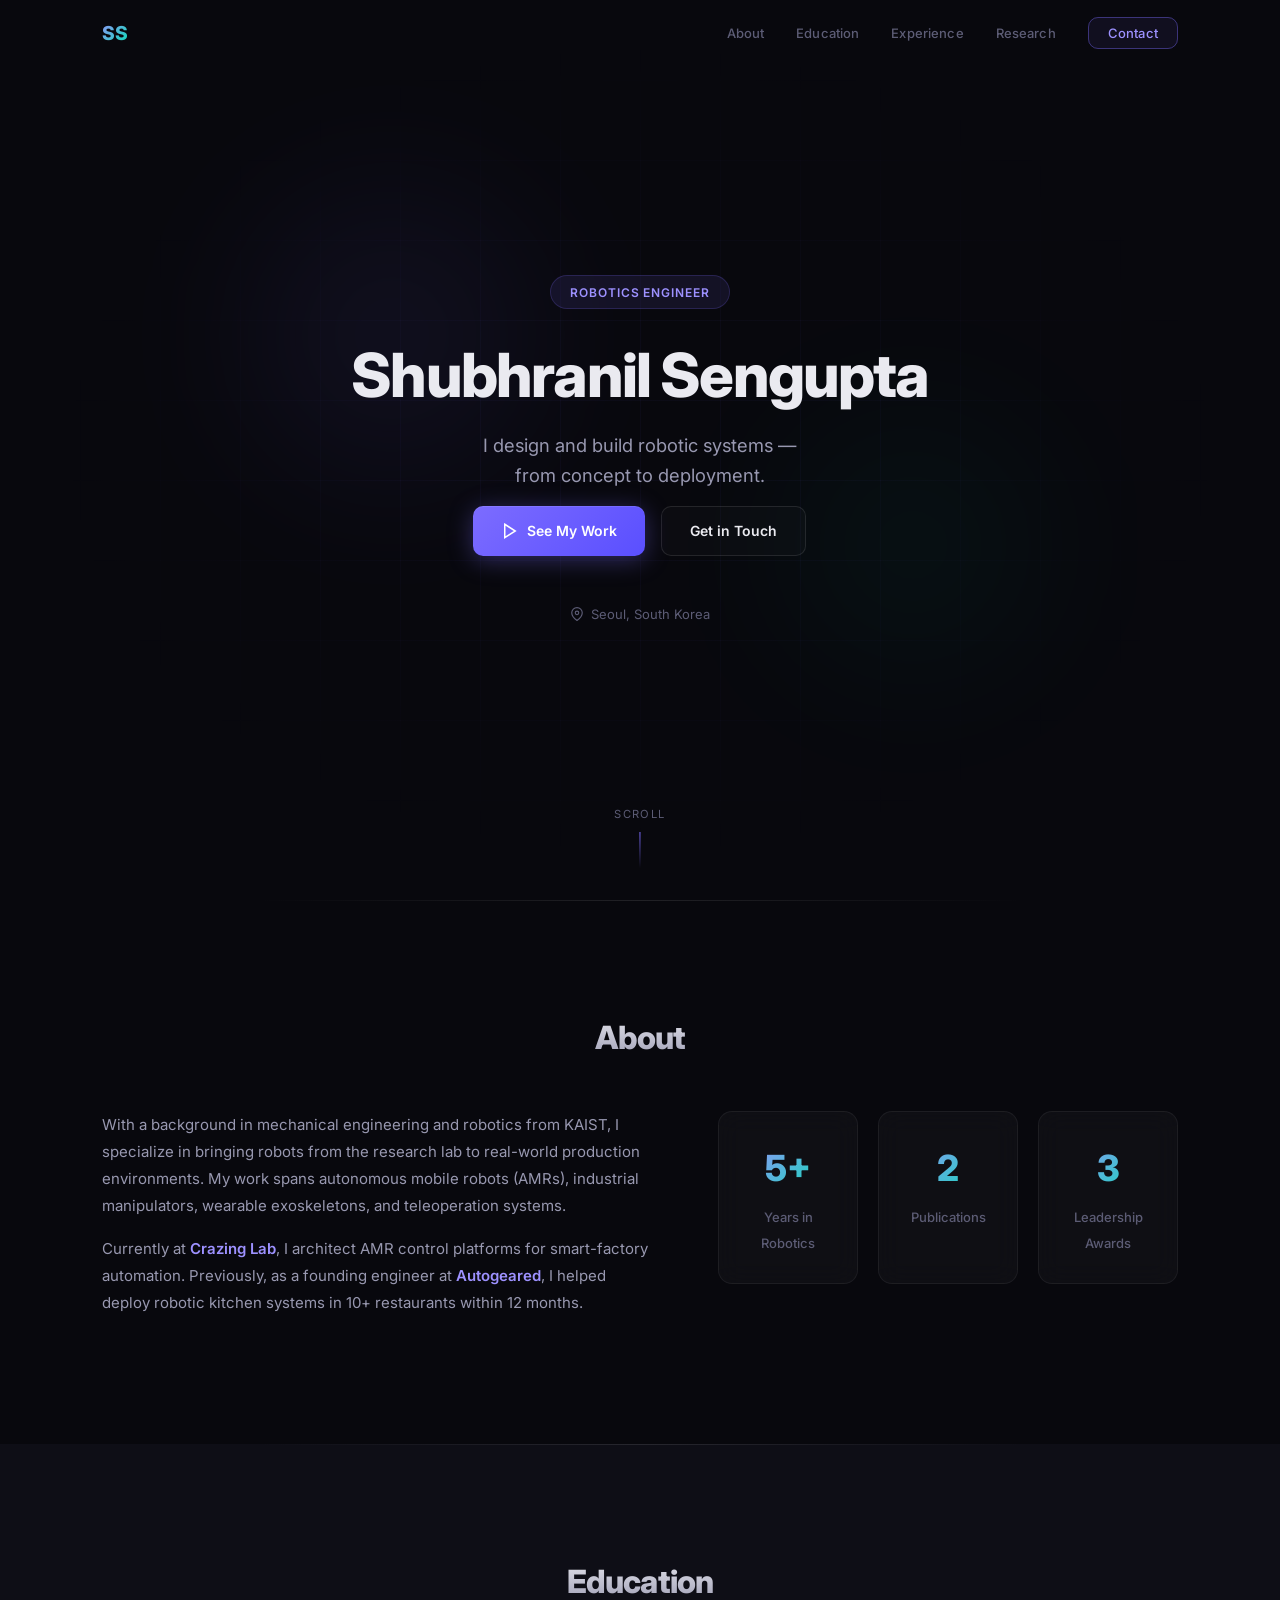
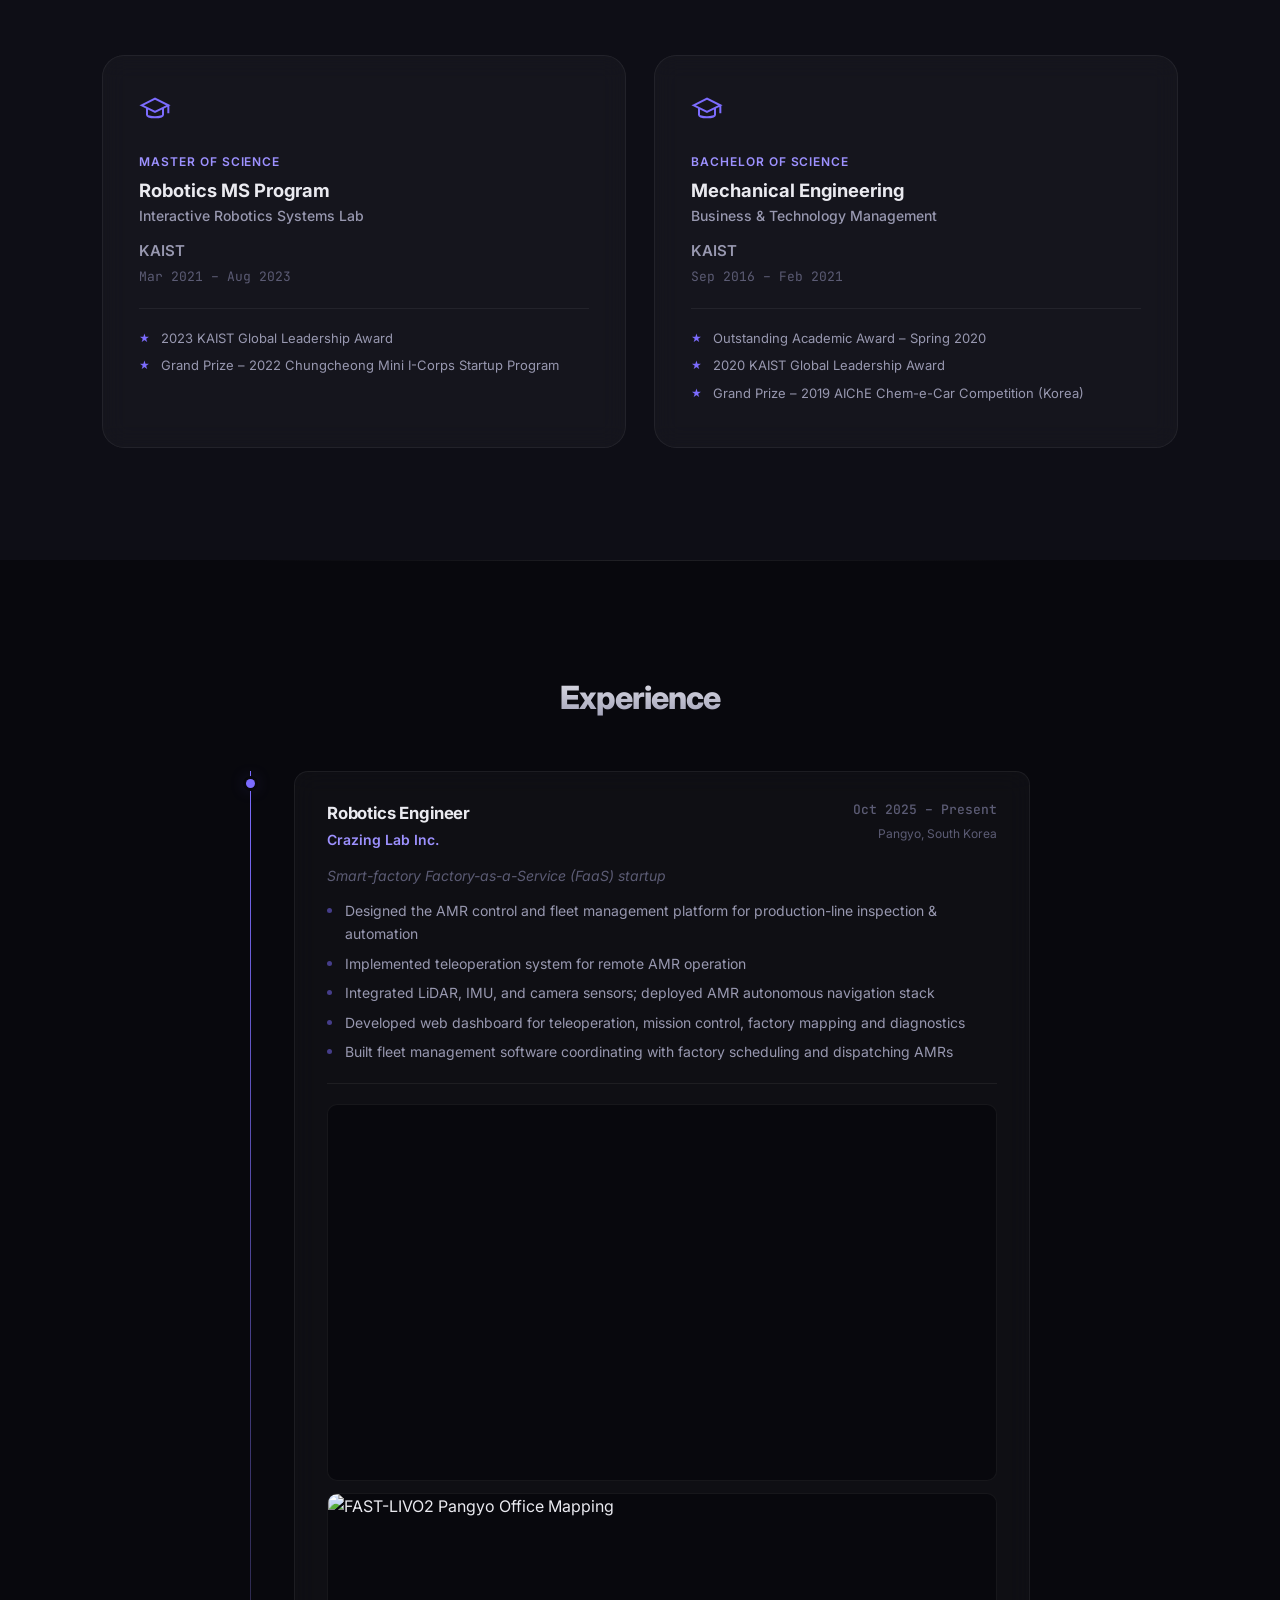
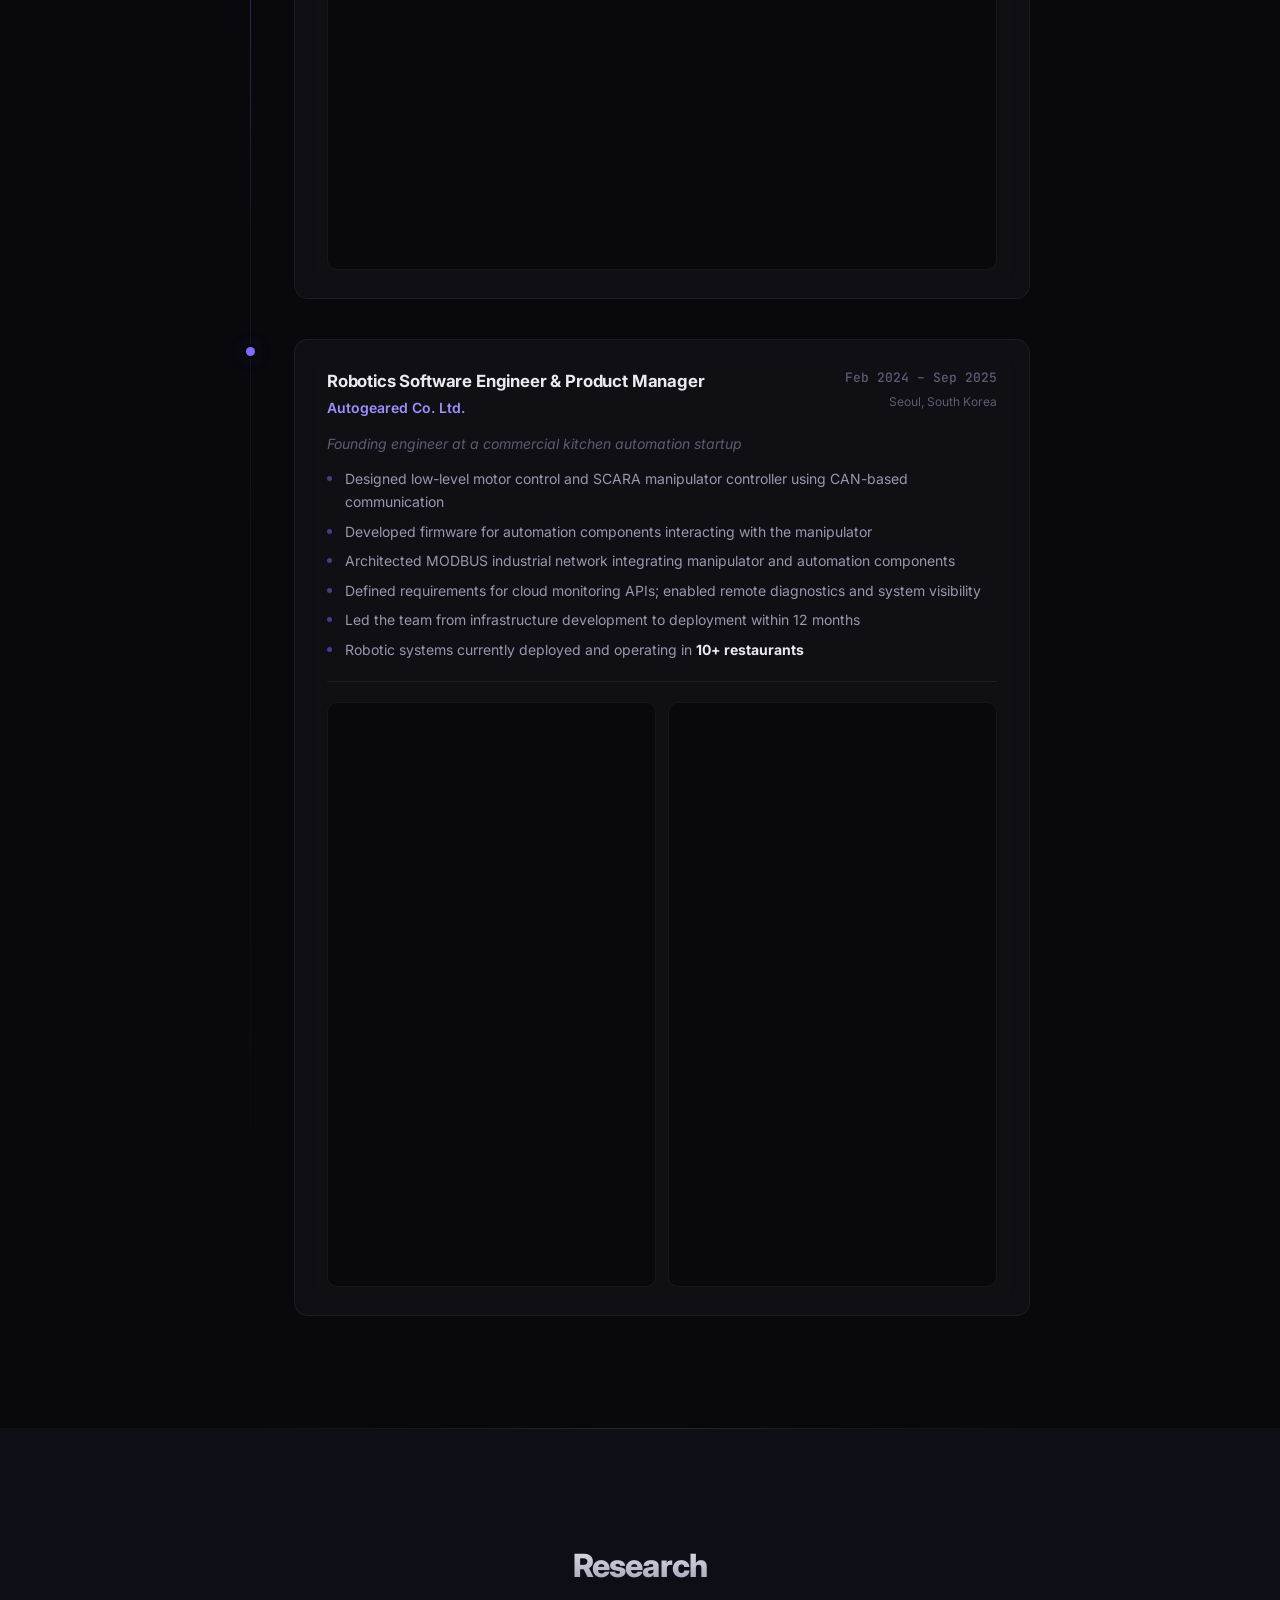
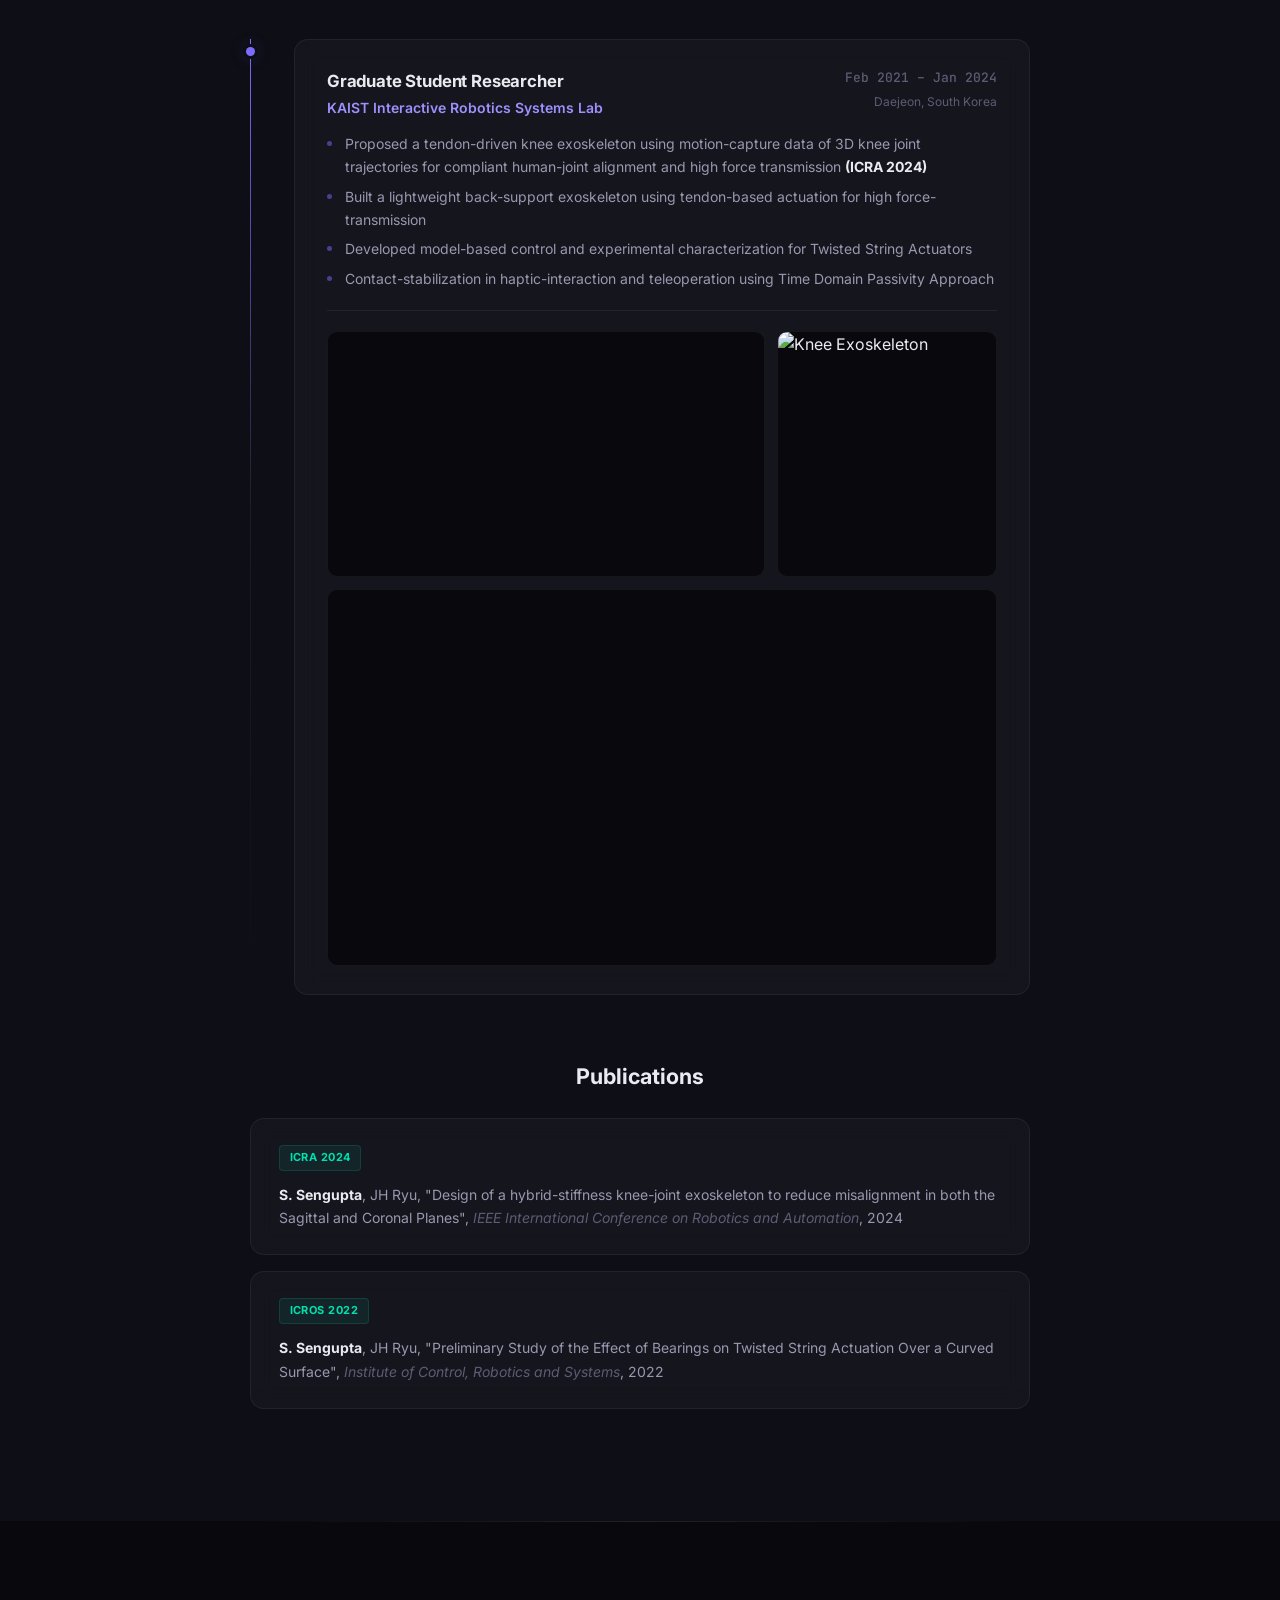
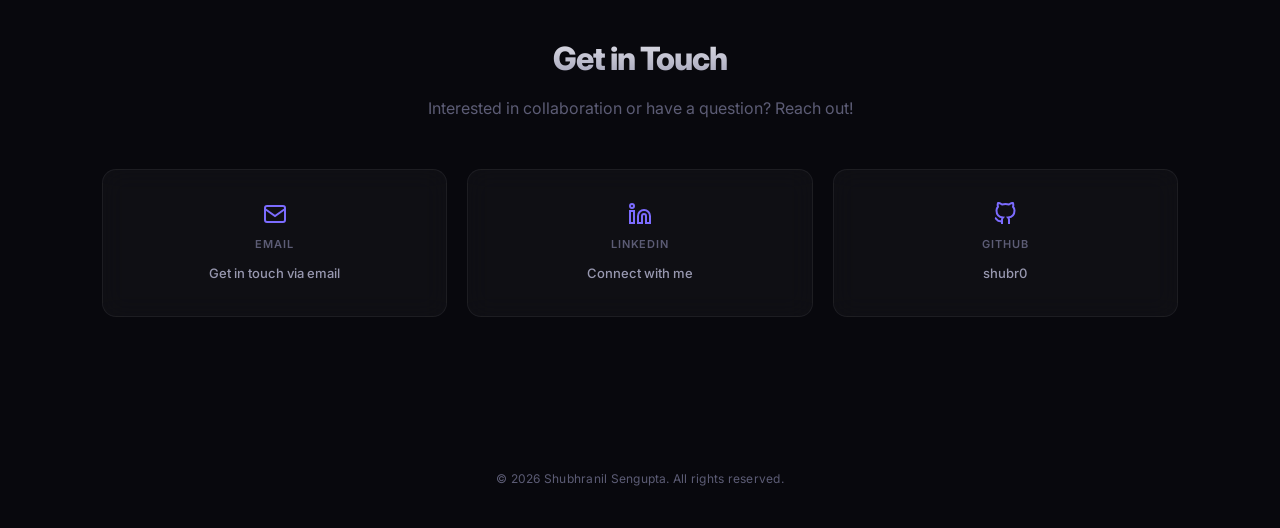
==== commit f3ffda33: "Embed videos in experience/research cards, add exo photo, update About - Replaced separate portfolio" ====
--- a/index.html
+++ b/index.html
@@ -92,7 +92,7 @@
     <!-- About Section -->
     <section class="section" id="about">
         <div class="container">
-            <h2 class="section-title">About Me</h2>
+            <h2 class="section-title">About</h2>
             <div class="about-grid">
                 <div class="about-text">
                     <p>With a background in mechanical engineering and robotics from KAIST, I specialize in bringing robots from the research lab to real-world production environments. My work spans autonomous mobile robots (AMRs), industrial manipulators, wearable exoskeletons, and teleoperation systems.</p>
@@ -182,18 +182,12 @@
                         <!-- Media Gallery -->
                         <div class="timeline-media-gallery">
                             <div class="timeline-media">
-                                <div class="media-placeholder">
-                                    <svg width="32" height="32" viewBox="0 0 24 24" fill="none" stroke="currentColor" stroke-width="1.5"><polygon points="5 3 19 12 5 21 5 3"></polygon></svg>
-                                    <span>AMR Fleet Management</span>
-                                </div>
-                                <!-- <video autoplay muted loop playsinline><source src="media/amr-fleet.mp4" type="video/mp4"></video> -->
-                            </div>
-                            <div class="timeline-media">
-                                <div class="media-placeholder">
-                                    <svg width="32" height="32" viewBox="0 0 24 24" fill="none" stroke="currentColor" stroke-width="1.5"><polygon points="5 3 19 12 5 21 5 3"></polygon></svg>
-                                    <span>AMR Teleoperation</span>
-                                </div>
-                                <!-- <video autoplay muted loop playsinline><source src="media/amr-teleop.mp4" type="video/mp4"></video> -->
+                                <video autoplay muted loop playsinline>
+                                    <source src="media/crazing_multi_robot.mp4" type="video/mp4">
+                                </video>
+                            </div>
+                            <div class="timeline-media">
+                                <img src="media/crazing_pangyo_office.gif" alt="FAST-LIVO2 Pangyo Office Mapping">
                             </div>
                         </div>
                     </div>
@@ -222,13 +216,16 @@
                             <li>Robotic systems currently deployed and operating in <strong>10+ restaurants</strong></li>
                         </ul>
                         <!-- Media Gallery -->
-                        <div class="timeline-media-gallery">
-                            <div class="timeline-media">
-                                <div class="media-placeholder">
-                                    <svg width="32" height="32" viewBox="0 0 24 24" fill="none" stroke="currentColor" stroke-width="1.5"><polygon points="5 3 19 12 5 21 5 3"></polygon></svg>
-                                    <span>SCARA Kitchen Manipulator</span>
-                                </div>
-                                <!-- <video autoplay muted loop playsinline><source src="media/scara-kitchen.mp4" type="video/mp4"></video> -->
+                        <div class="timeline-media-gallery timeline-media-portrait">
+                            <div class="timeline-media">
+                                <video autoplay muted loop playsinline>
+                                    <source src="media/autogeared_pasta_robot.mp4" type="video/mp4">
+                                </video>
+                            </div>
+                            <div class="timeline-media">
+                                <video autoplay muted loop playsinline>
+                                    <source src="media/autogeared_stew_robot.mp4" type="video/mp4">
+                                </video>
                             </div>
                         </div>
                     </div>
@@ -264,19 +261,20 @@
                         </ul>
                         <!-- Media Gallery -->
                         <div class="timeline-media-gallery">
-                            <div class="timeline-media">
-                                <div class="media-placeholder">
-                                    <svg width="32" height="32" viewBox="0 0 24 24" fill="none" stroke="currentColor" stroke-width="1.5"><polygon points="5 3 19 12 5 21 5 3"></polygon></svg>
-                                    <span>Knee Exoskeleton</span>
+                            <div class="timeline-media-row">
+                                <div class="timeline-media">
+                                    <video autoplay muted loop playsinline>
+                                        <source src="media/research_knee_exo.mp4" type="video/mp4">
+                                    </video>
                                 </div>
-                                <!-- <video autoplay muted loop playsinline><source src="media/knee-exo.mp4" type="video/mp4"></video> -->
-                            </div>
-                            <div class="timeline-media">
-                                <div class="media-placeholder">
-                                    <svg width="32" height="32" viewBox="0 0 24 24" fill="none" stroke="currentColor" stroke-width="1.5"><polygon points="5 3 19 12 5 21 5 3"></polygon></svg>
-                                    <span>Back-Support Exoskeleton</span>
+                                <div class="timeline-media">
+                                    <img src="media/exoskeleton.png" alt="Knee Exoskeleton">
                                 </div>
-                                <!-- <video autoplay muted loop playsinline><source src="media/back-exo.mp4" type="video/mp4"></video> -->
+                            </div>
+                            <div class="timeline-media">
+                                <video autoplay muted loop playsinline>
+                                    <source src="media/research_back_exo.mp4" type="video/mp4">
+                                </video>
                             </div>
                         </div>
                     </div>
--- a/style.css
+++ b/style.css
@@ -793,7 +793,7 @@
 .timeline-media img {
     width: 100%;
     height: 100%;
-    object-fit: cover;
+    object-fit: contain;
 }
 
 .timeline-media iframe {
@@ -829,6 +829,39 @@
     font-weight: 500;
     font-size: 0.75rem;
     letter-spacing: 0.02em;
+}
+
+/* Video + image side by side row */
+.timeline-media-row {
+    display: flex;
+    gap: 0.75rem;
+    align-items: stretch;
+}
+
+.timeline-media-row .timeline-media:first-child {
+    flex: 2;
+}
+
+.timeline-media-row .timeline-media:last-child {
+    flex: 1;
+    aspect-ratio: auto;
+    background: var(--bg-primary);
+}
+
+.timeline-media-row .timeline-media img {
+    height: 100%;
+    width: 100%;
+    object-fit: contain;
+}
+
+/* Portrait videos side by side */
+.timeline-media-portrait {
+    flex-direction: row;
+}
+
+.timeline-media-portrait .timeline-media {
+    flex: 1;
+    aspect-ratio: 9 / 16;
 }
 
 /* ===========================
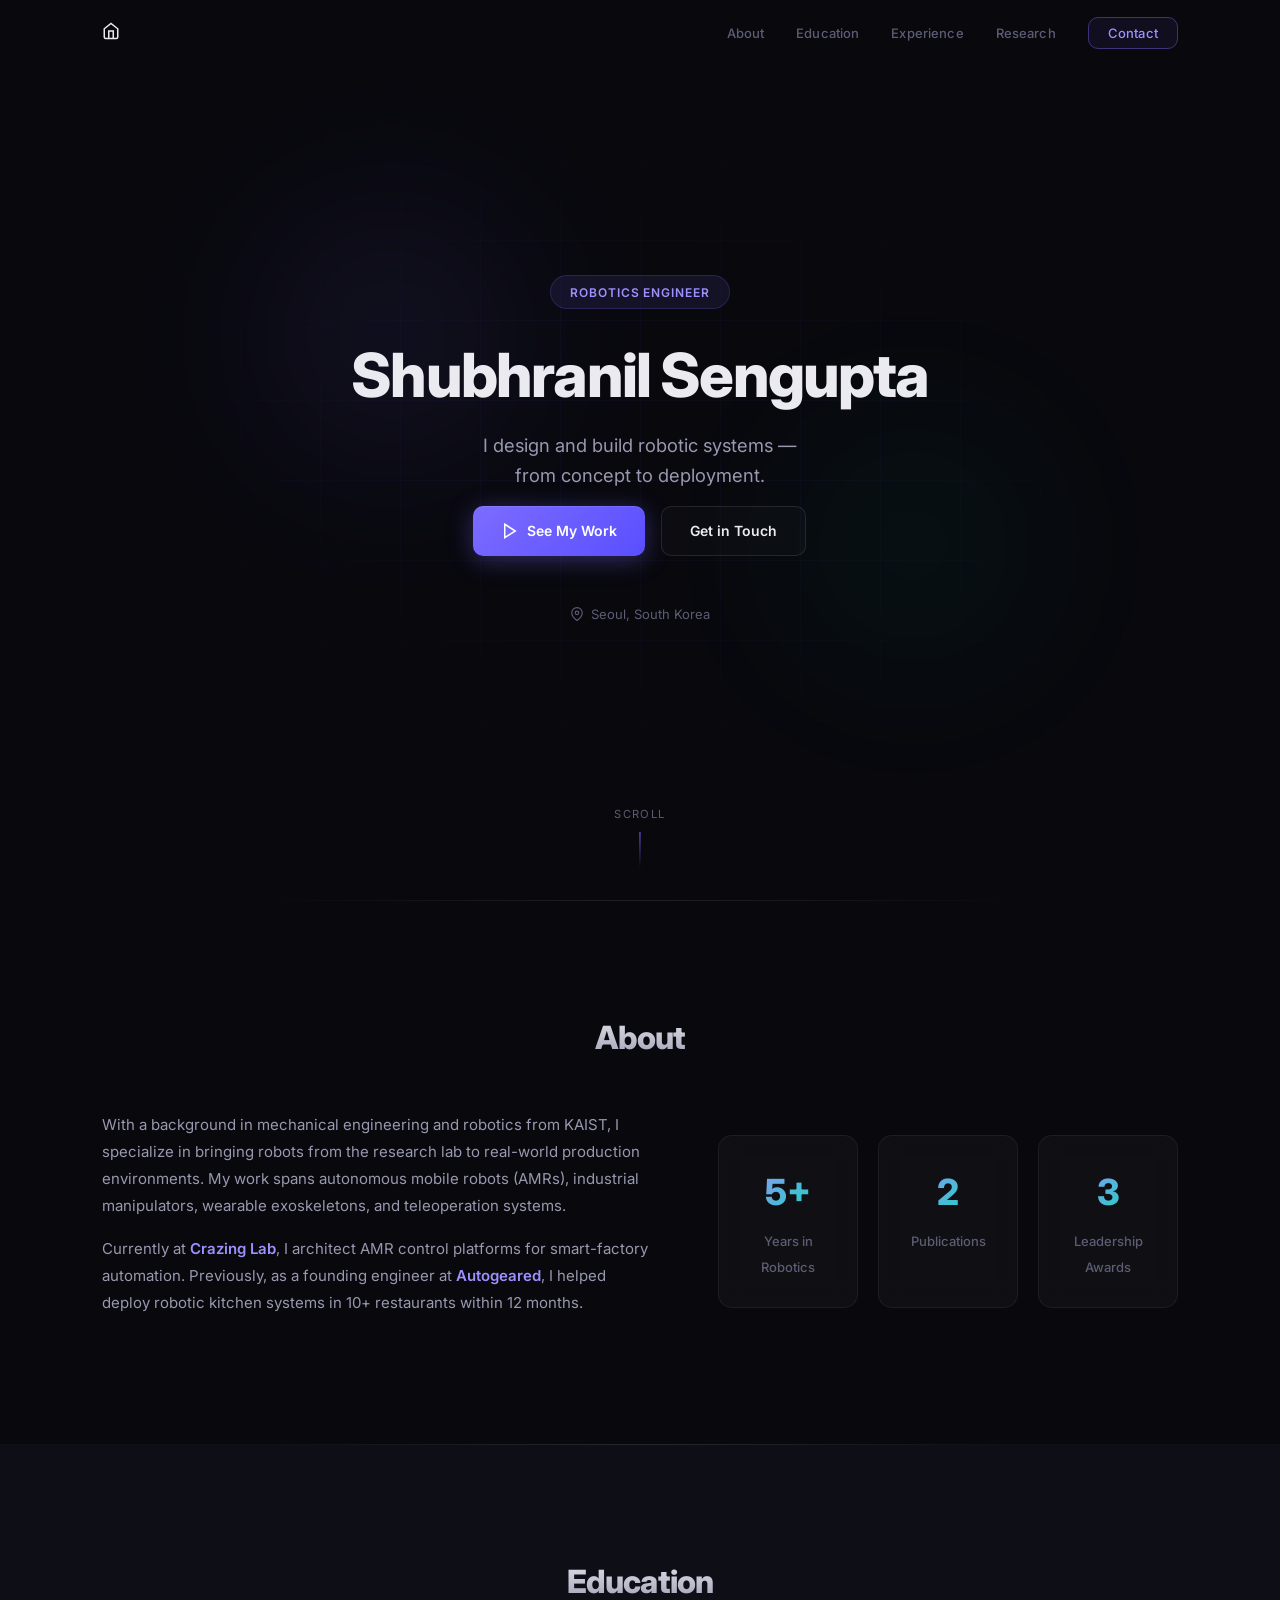
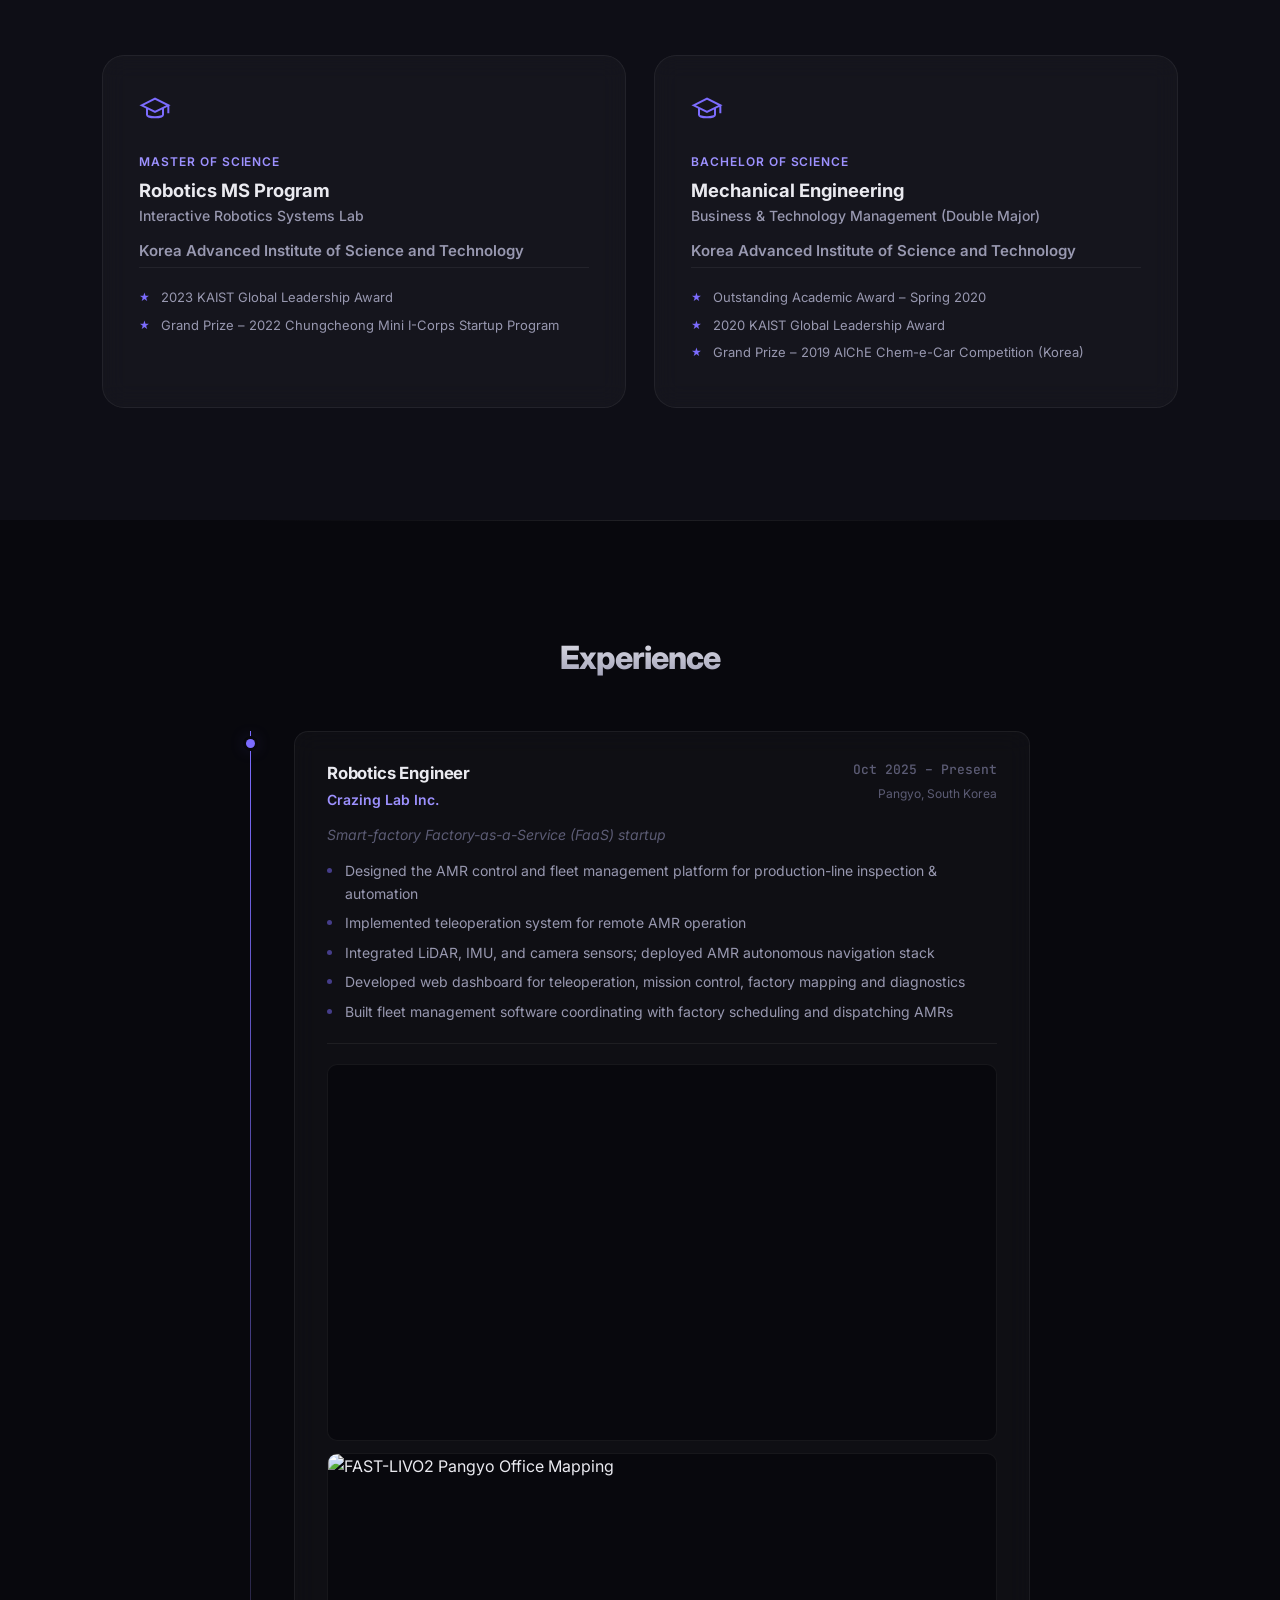
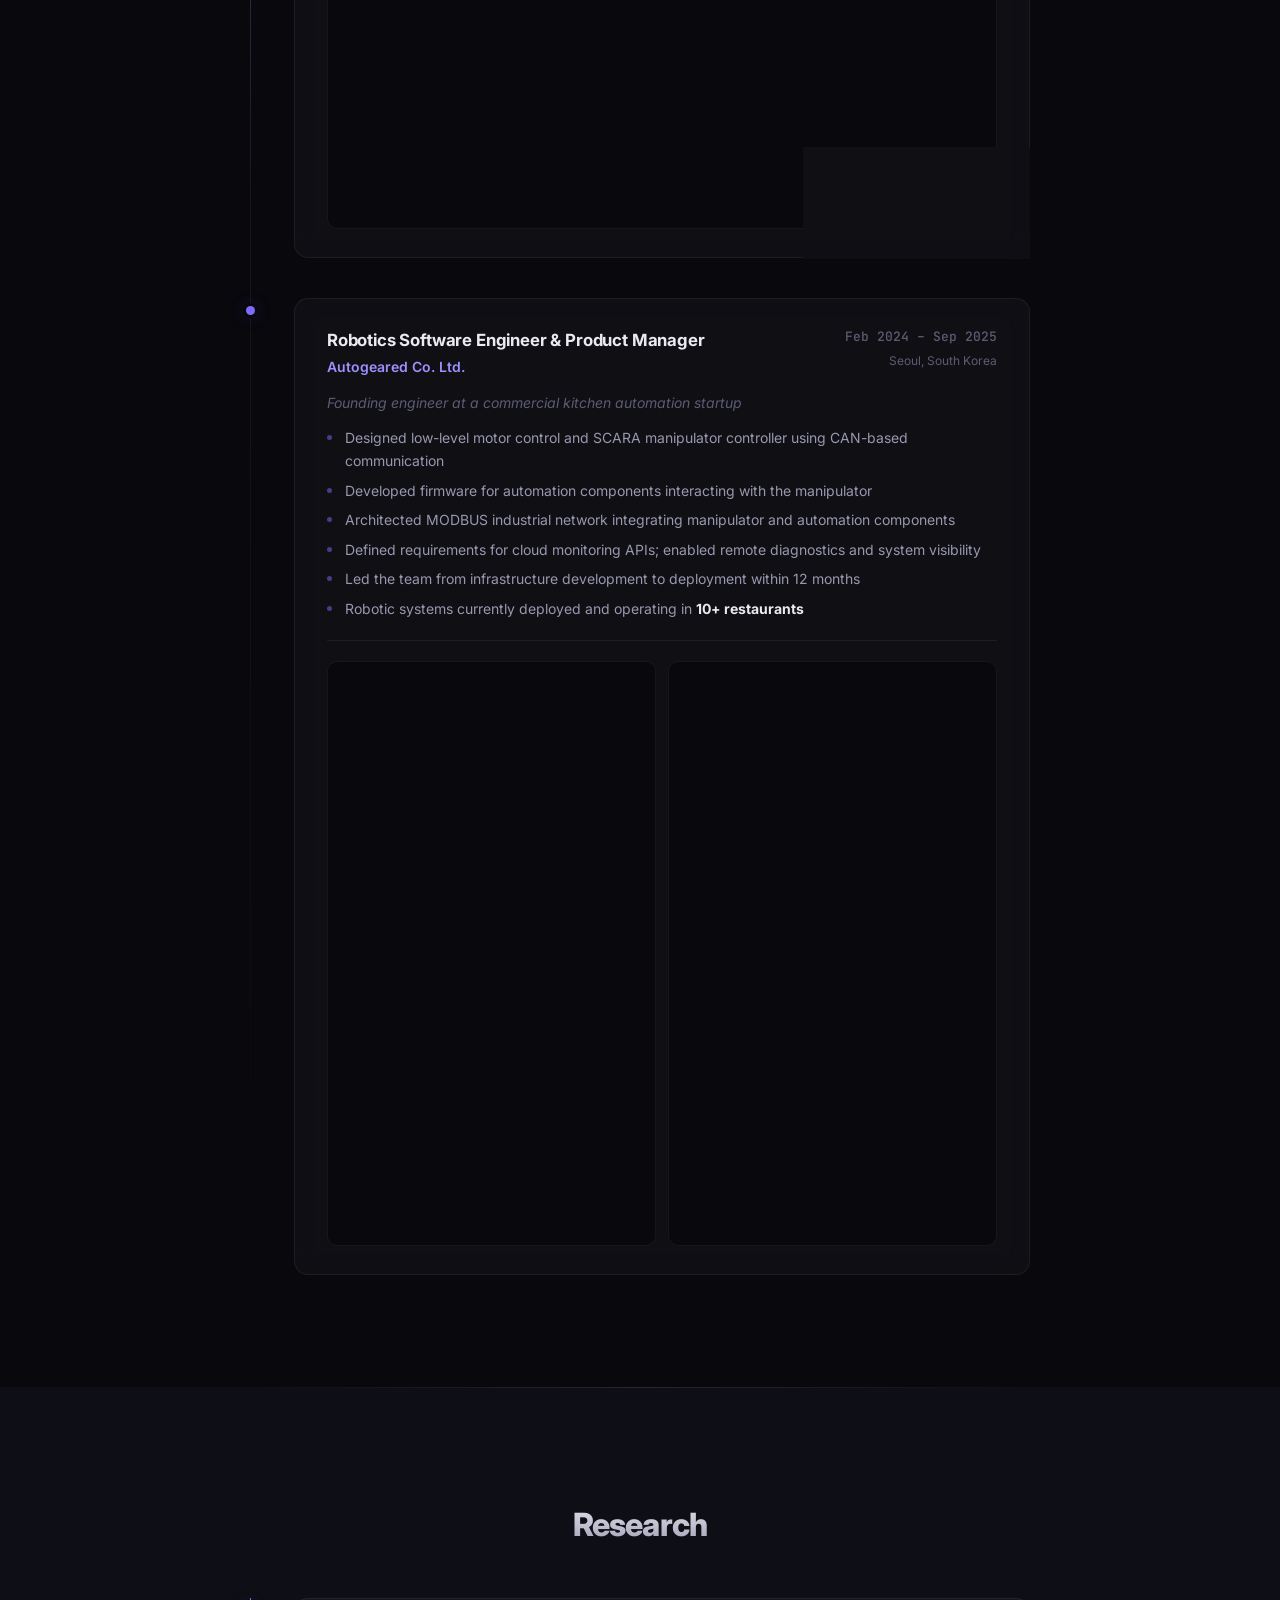
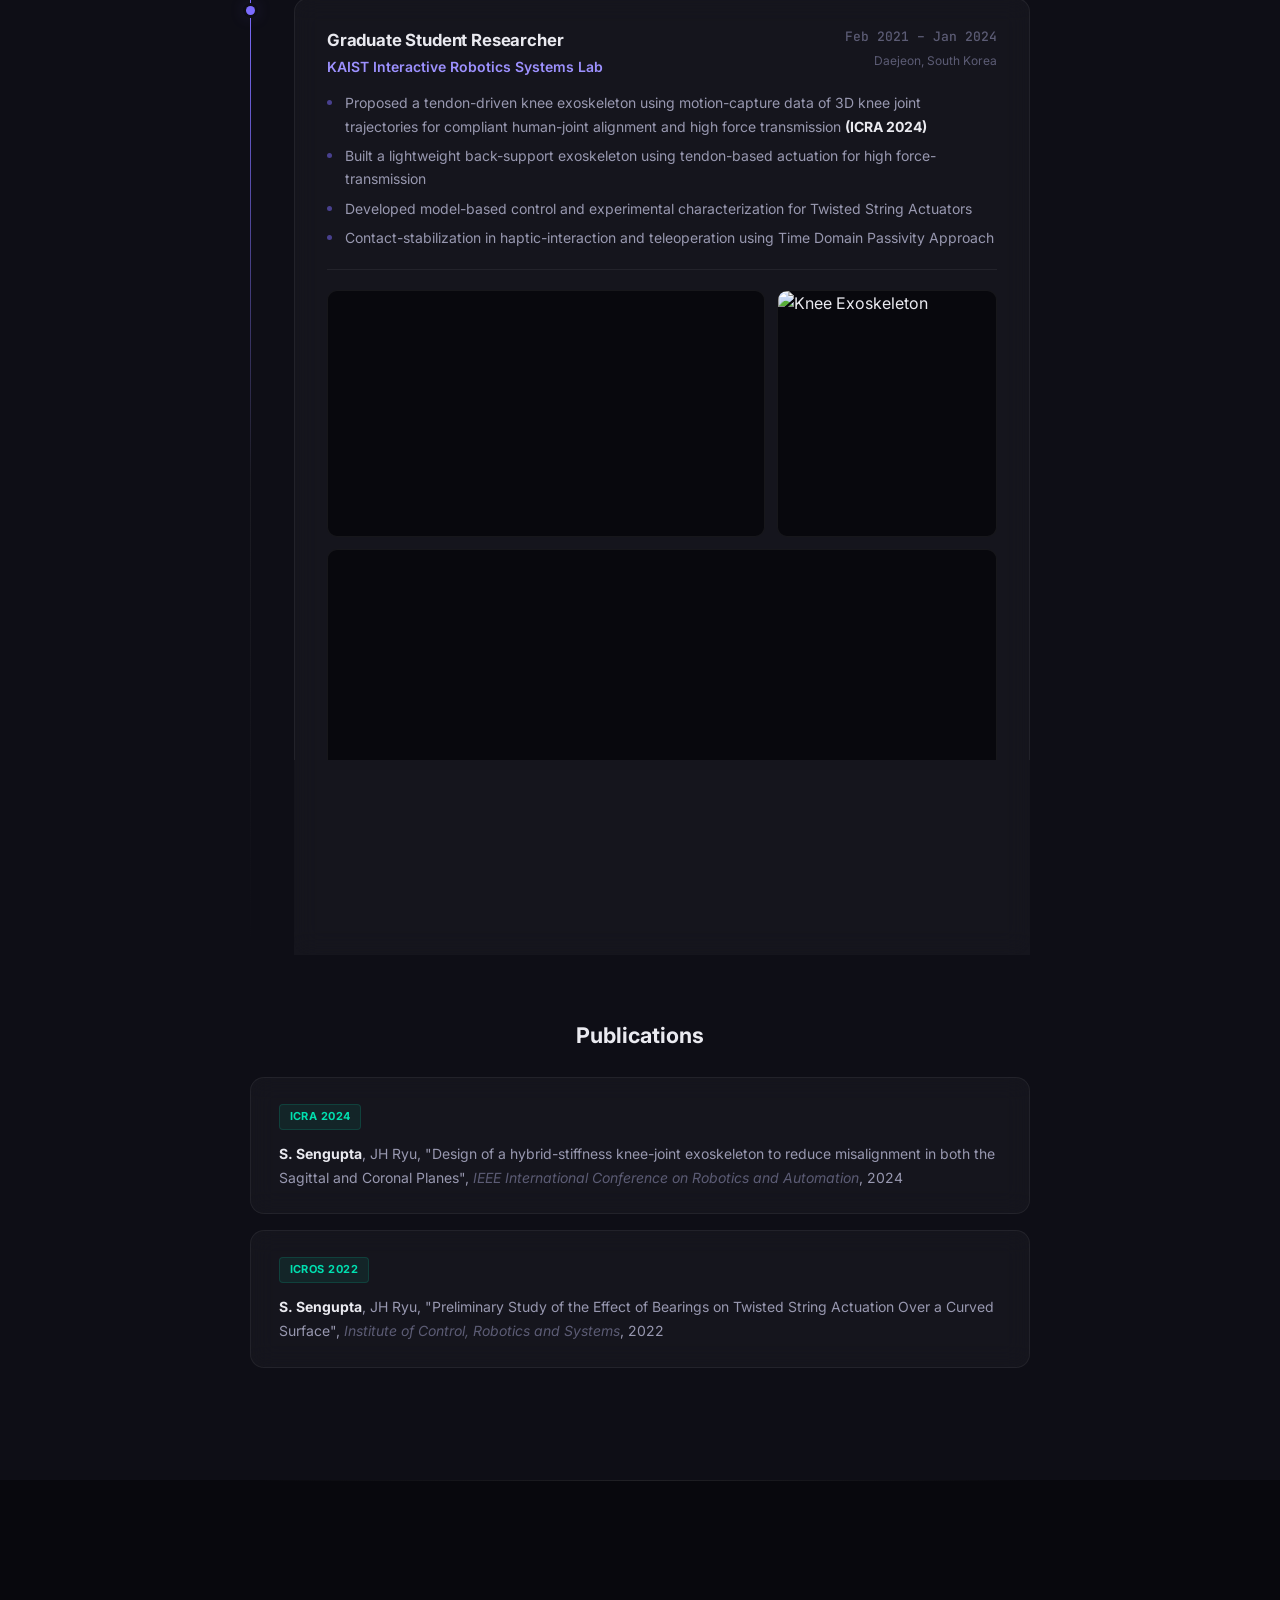
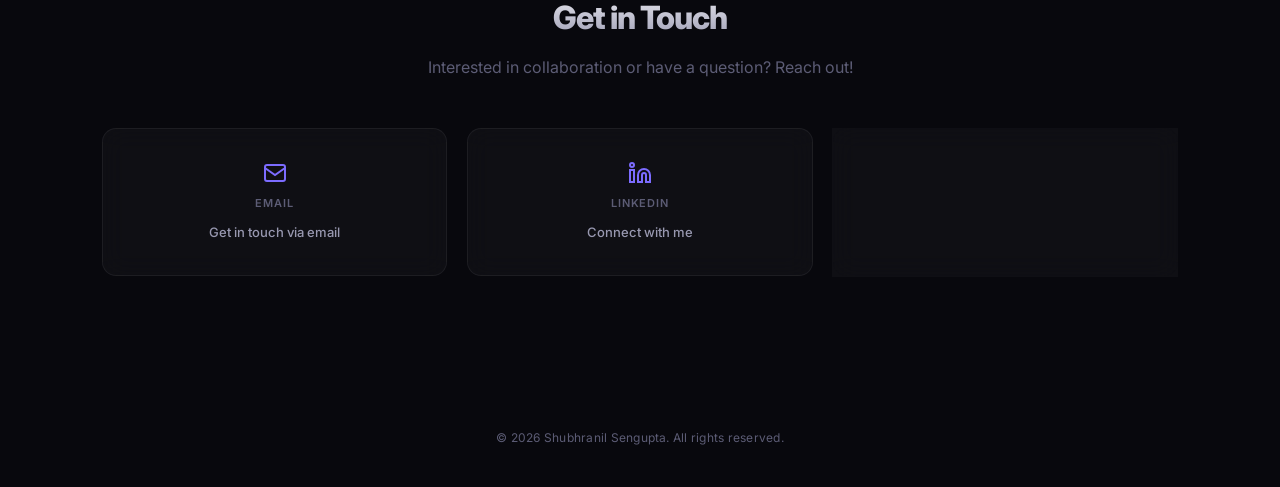
==== commit ec44d79c: "Update nav, education details, about section title - Replace nav logo with home icon - Full universi" ====
--- a/index.html
+++ b/index.html
@@ -48,7 +48,9 @@
     <!-- Navigation -->
     <nav class="navbar" id="navbar">
         <div class="nav-container">
-            <a href="#hero" class="nav-logo">SS</a>
+            <a href="#hero" class="nav-logo" aria-label="Home">
+                <svg width="18" height="18" viewBox="0 0 24 24" fill="none" stroke="currentColor" stroke-width="2"><path d="M3 9l9-7 9 7v11a2 2 0 0 1-2 2H5a2 2 0 0 1-2-2z"></path><polyline points="9 22 9 12 15 12 15 22"></polyline></svg>
+            </a>
             <button class="nav-toggle" id="navToggle" aria-label="Toggle navigation">
                 <span></span><span></span><span></span>
             </button>
@@ -127,8 +129,7 @@
                     </div>
                     <span class="edu-degree">Master of Science</span>
                     <h3>Robotics MS Program<br><span class="edu-minor">Interactive Robotics Systems Lab</span></h3>
-                    <span class="edu-school">KAIST</span>
-                    <span class="edu-date">Mar 2021 – Aug 2023</span>
+                    <span class="edu-school">Korea Advanced Institute of Science and Technology</span>
                     <ul class="edu-awards">
                         <li>2023 KAIST Global Leadership Award</li>
                         <li>Grand Prize – 2022 Chungcheong Mini I-Corps Startup Program</li>
@@ -139,9 +140,8 @@
                         <svg width="32" height="32" viewBox="0 0 24 24" fill="none" stroke="currentColor" stroke-width="1.5"><path d="M22 10v6M2 10l10-5 10 5-10 5z"></path><path d="M6 12v5c0 1.1 2.7 2 6 2s6-.9 6-2v-5"></path></svg>
                     </div>
                     <span class="edu-degree">Bachelor of Science</span>
-                    <h3>Mechanical Engineering<br><span class="edu-minor">Business & Technology Management</span></h3>
-                    <span class="edu-school">KAIST</span>
-                    <span class="edu-date">Sep 2016 – Feb 2021</span>
+                    <h3>Mechanical Engineering<br><span class="edu-minor">Business & Technology Management (Double Major)</span></h3>
+                    <span class="edu-school">Korea Advanced Institute of Science and Technology</span>
                     <ul class="edu-awards">
                         <li>Outstanding Academic Award – Spring 2020</li>
                         <li>2020 KAIST Global Leadership Award</li>
--- a/style.css
+++ b/style.css
@@ -430,7 +430,7 @@
     display: grid;
     grid-template-columns: 1.2fr 1fr;
     gap: 4rem;
-    align-items: start;
+    align-items: center;
     margin-top: 3rem;
 }
 
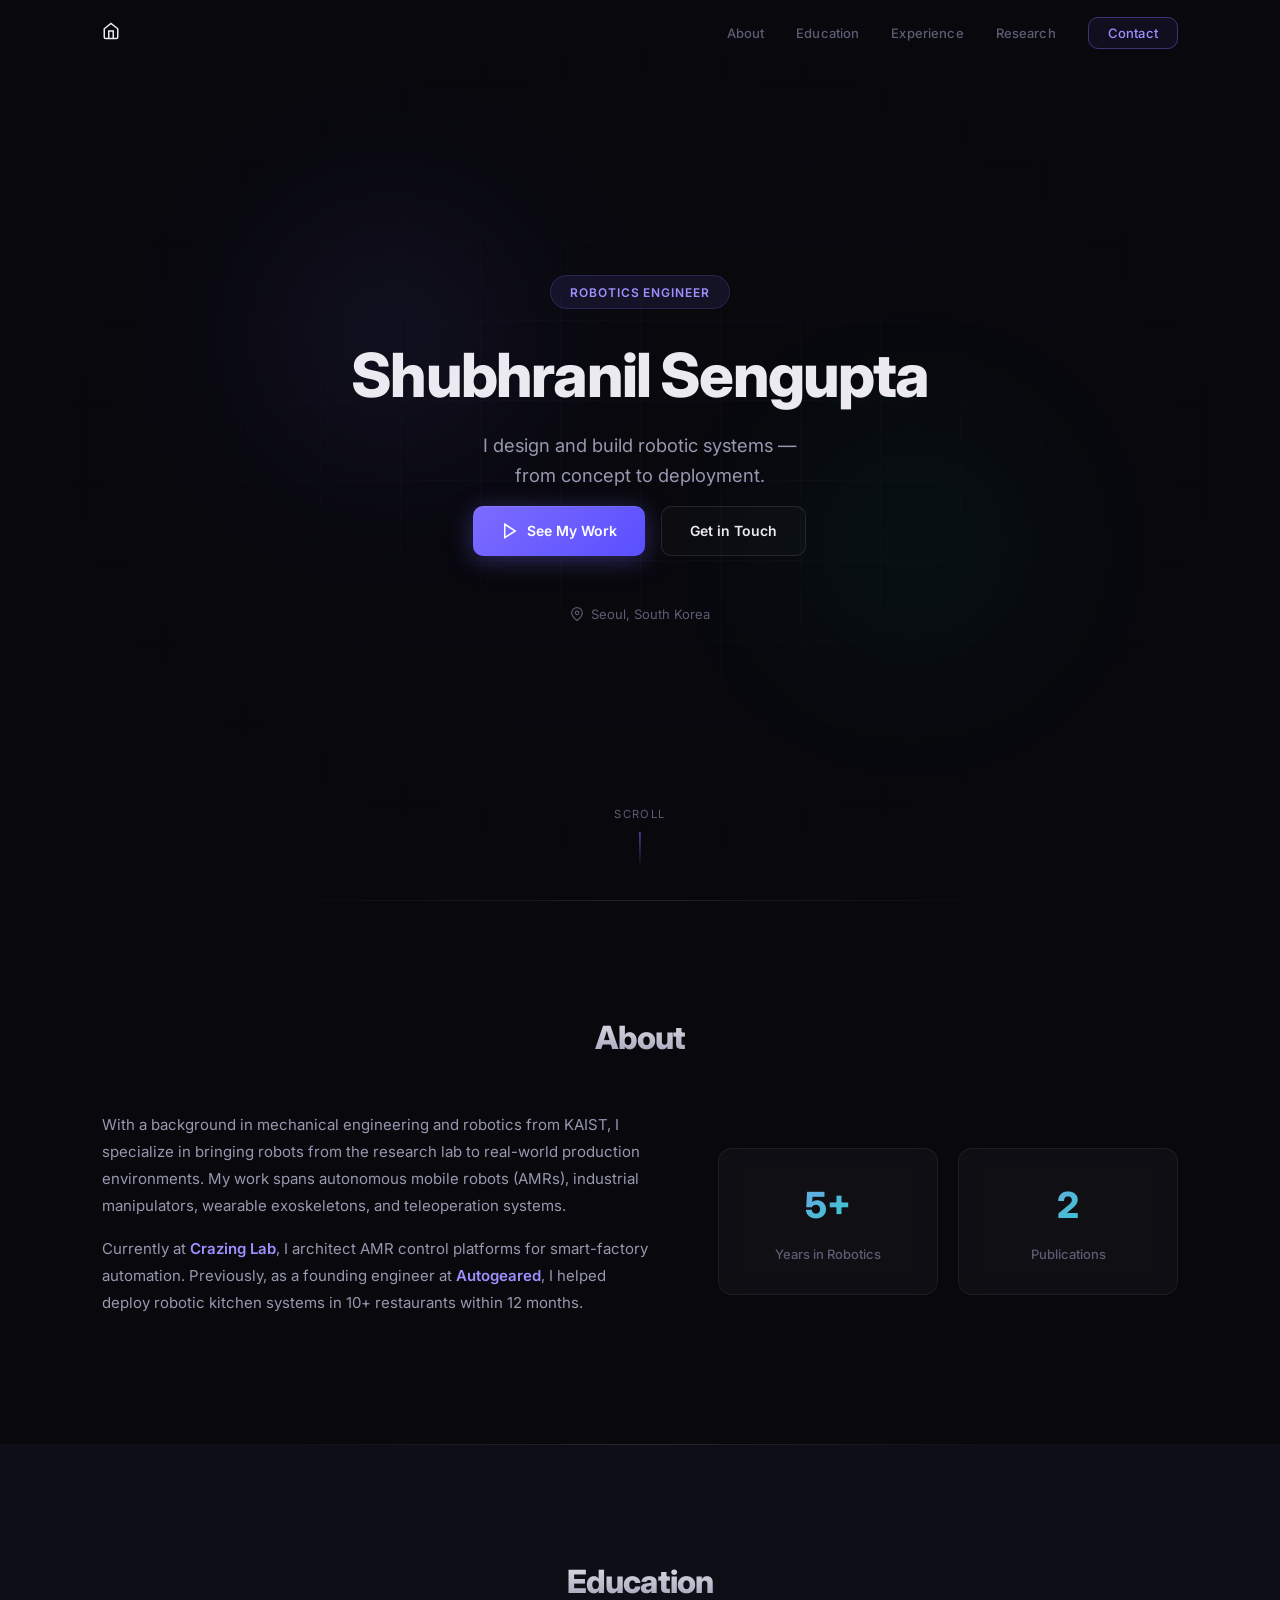
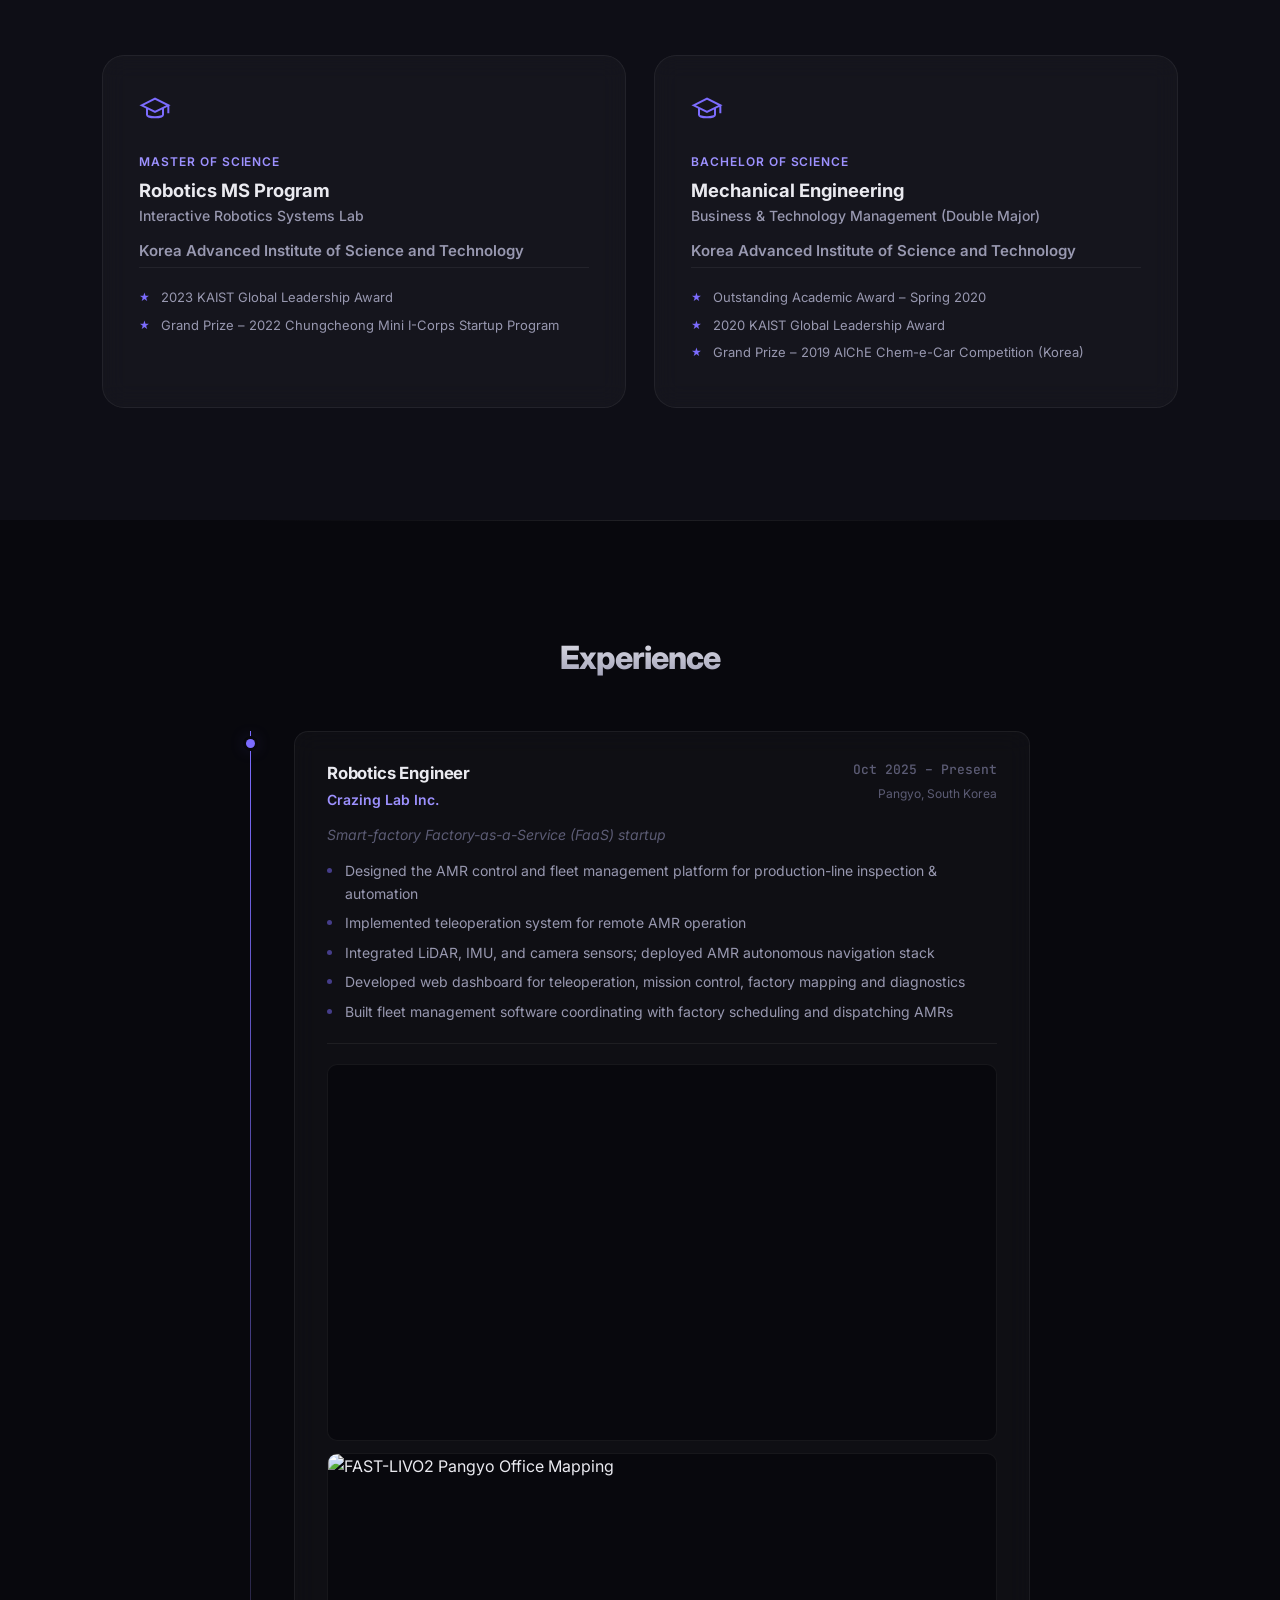
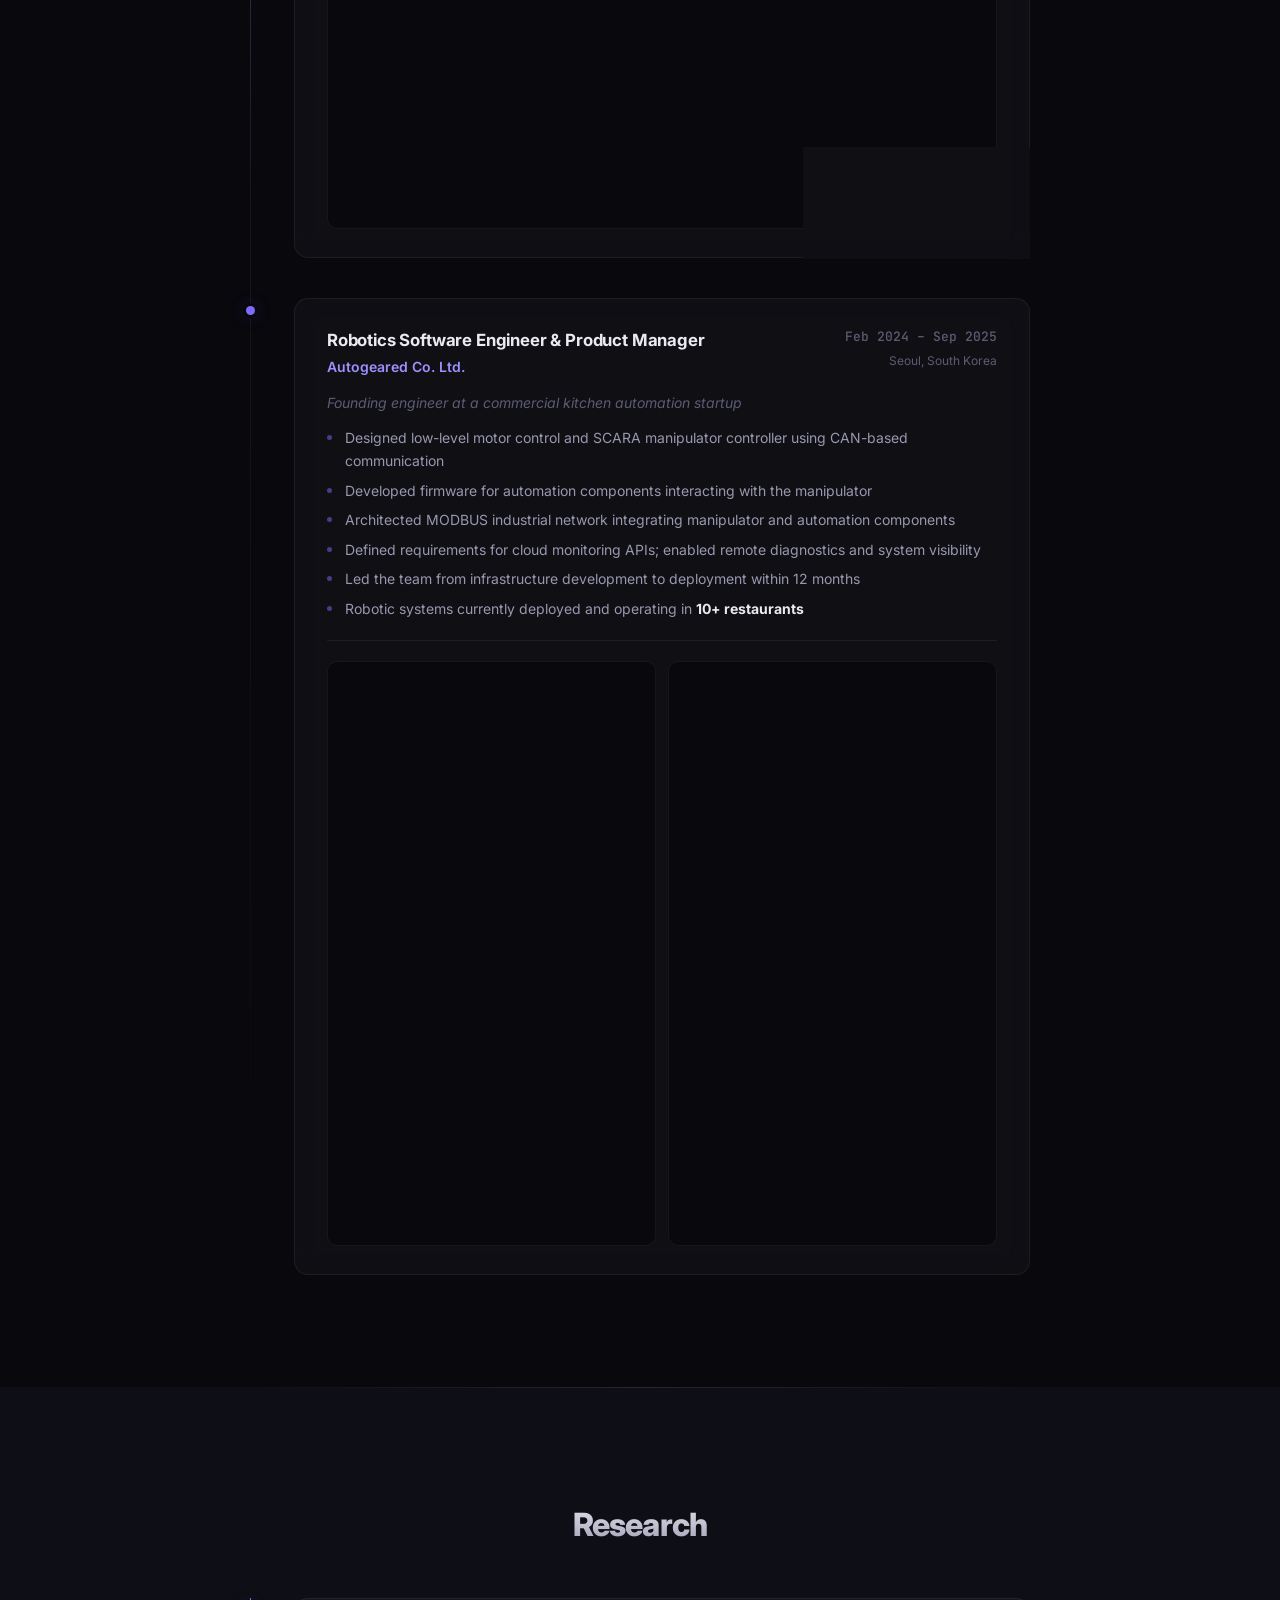
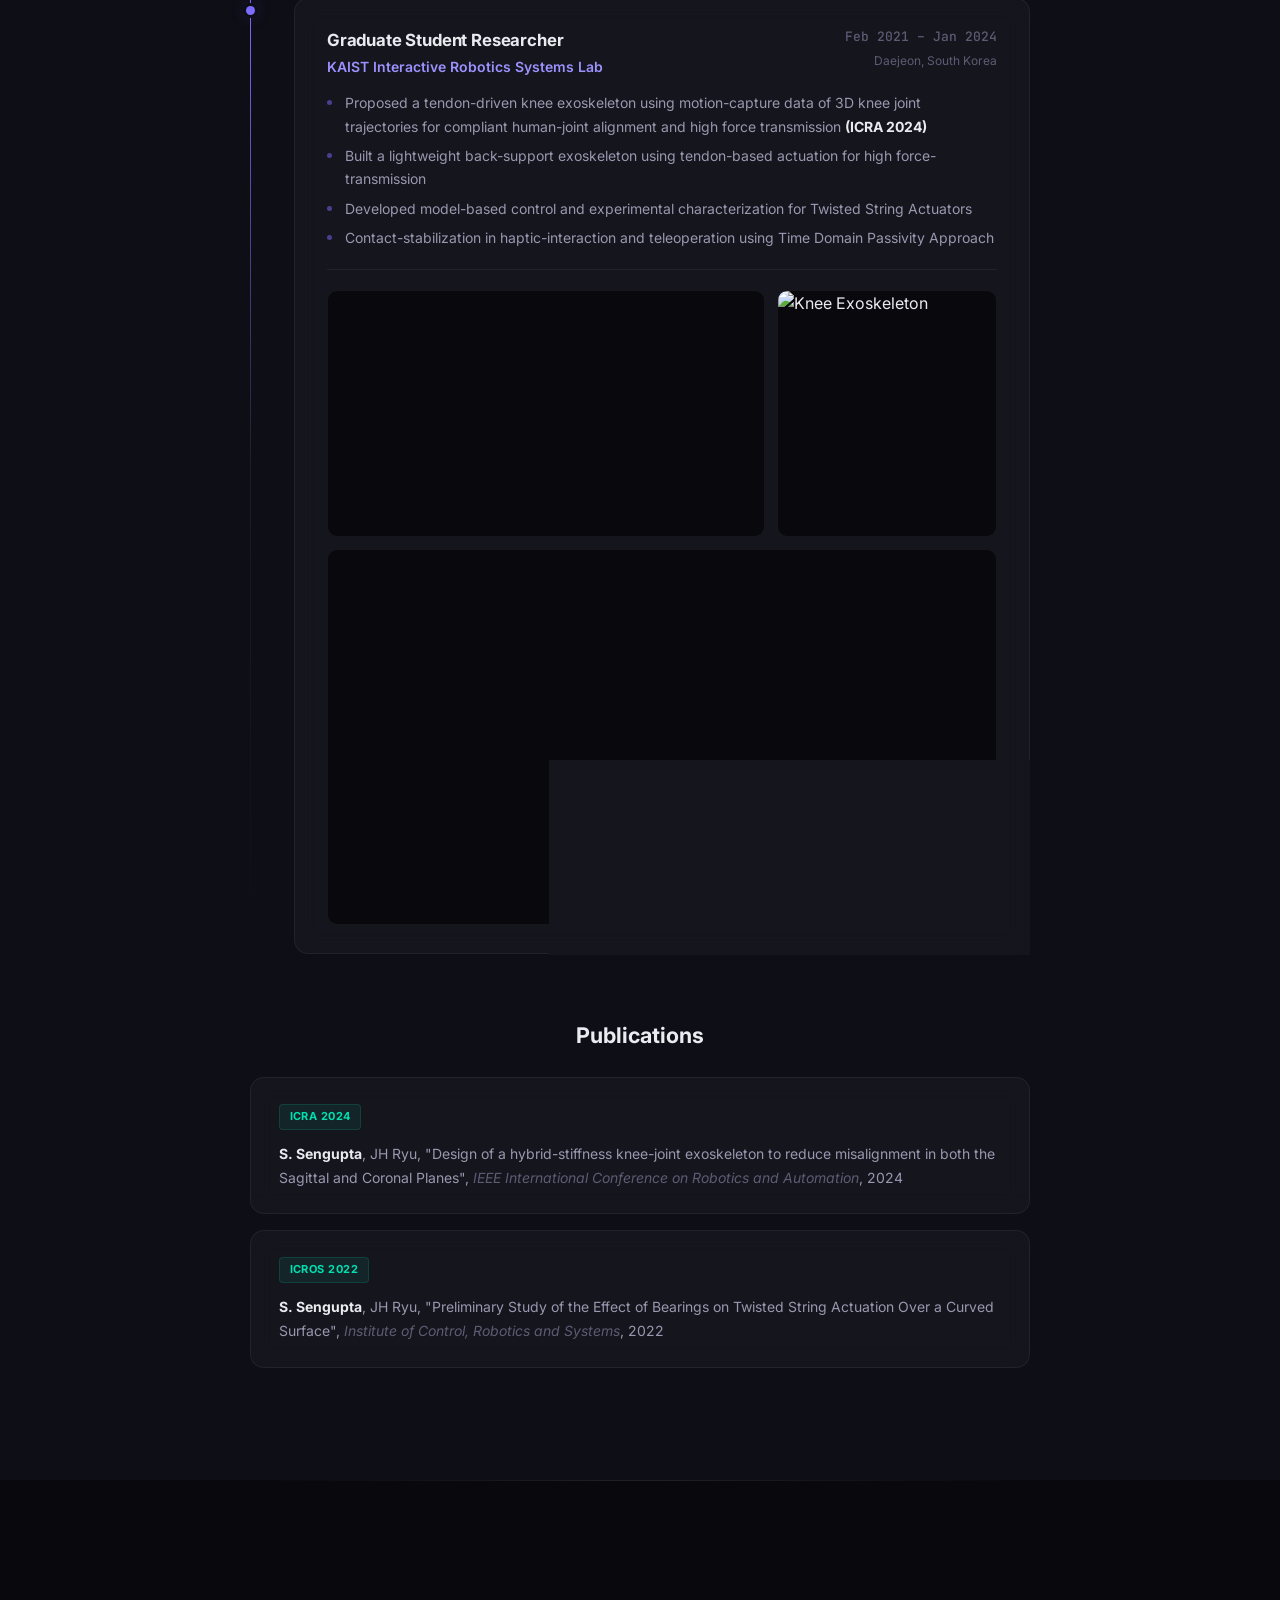
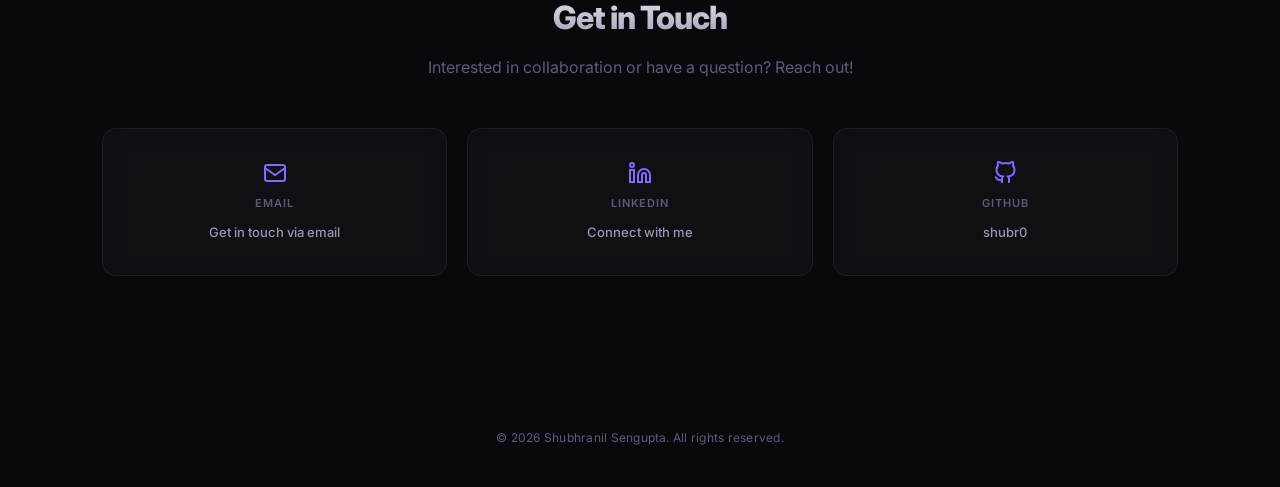
==== commit ee02f270: "Remove leadership awards stat card and fix mobile stat card overflow Removed the "3 Leadership Award" ====
--- a/index.html
+++ b/index.html
@@ -109,10 +109,6 @@
                         <span class="stat-number">2</span>
                         <span class="stat-label">Publications</span>
                     </div>
-                    <div class="stat-card">
-                        <span class="stat-number">3</span>
-                        <span class="stat-label">Leadership Awards</span>
-                    </div>
                 </div>
             </div>
         </div>
--- a/style.css
+++ b/style.css
@@ -456,7 +456,7 @@
 
 .about-stats {
     display: grid;
-    grid-template-columns: repeat(3, 1fr);
+    grid-template-columns: repeat(2, 1fr);
     gap: 1.25rem;
 }
 
@@ -464,12 +464,14 @@
     background: var(--bg-card);
     border: 1px solid var(--border);
     border-radius: var(--radius);
-    padding: 1.75rem;
+    padding: 1.75rem 1rem;
     text-align: center;
     transition: var(--transition);
     backdrop-filter: blur(12px);
     position: relative;
-    overflow: hidden;
+    overflow: visible;
+    min-width: 0;
+    word-break: break-word;
 }
 
 .stat-card::before {
@@ -1281,7 +1283,7 @@
     }
 
     .about-stats {
-        grid-template-columns: repeat(3, 1fr);
+        grid-template-columns: repeat(2, 1fr);
     }
 }
 
